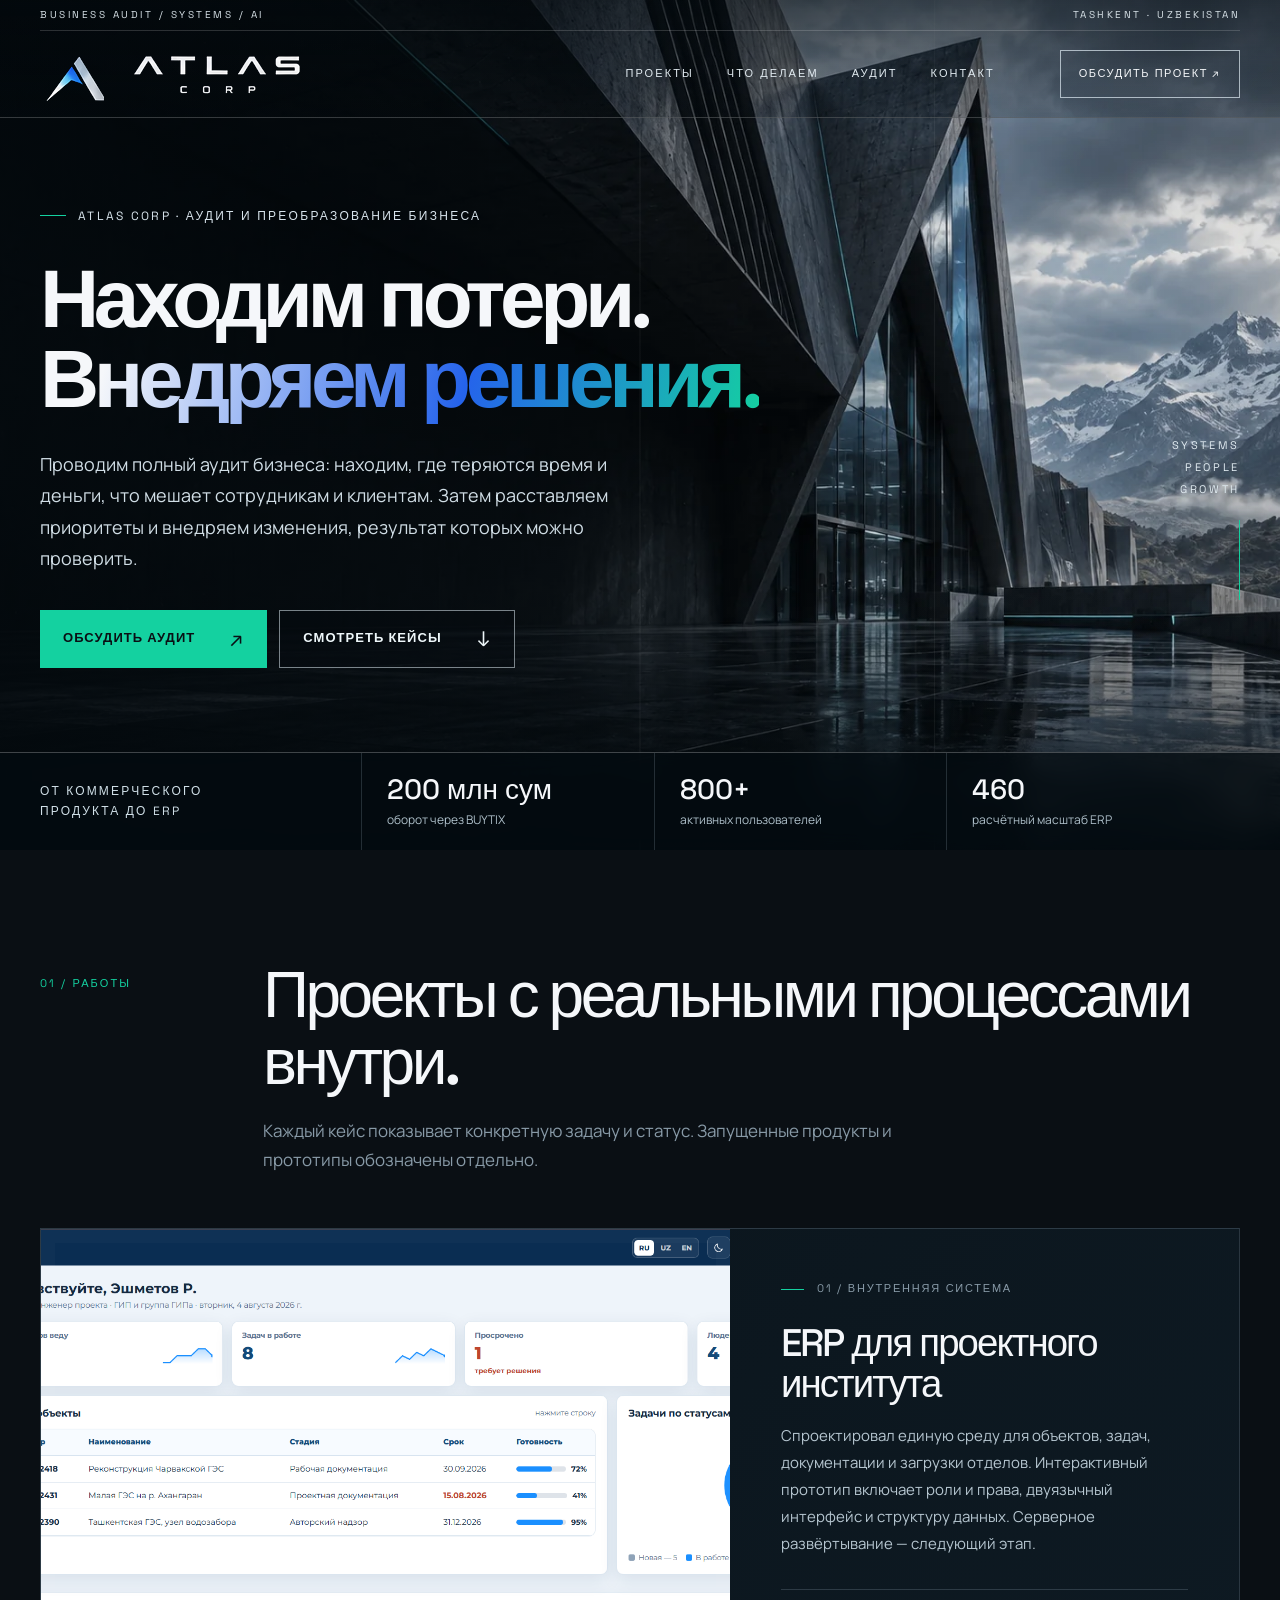
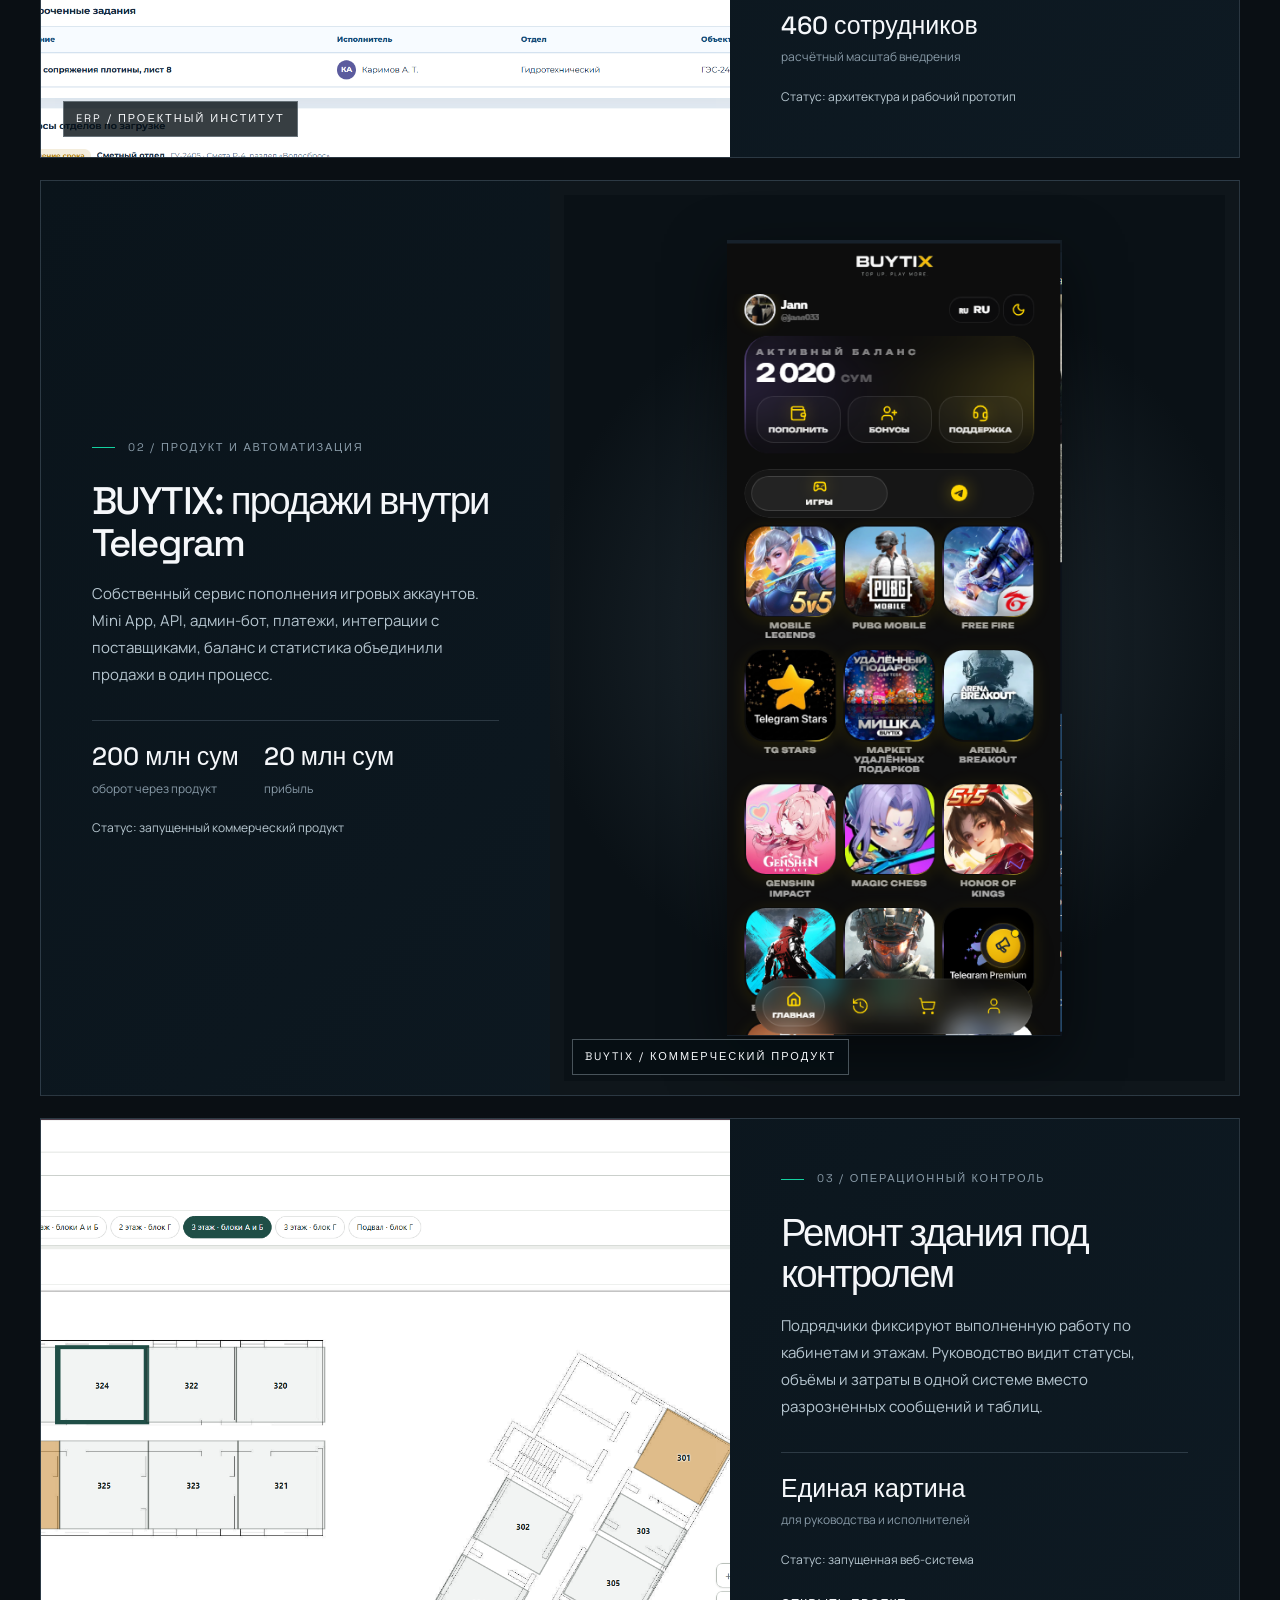
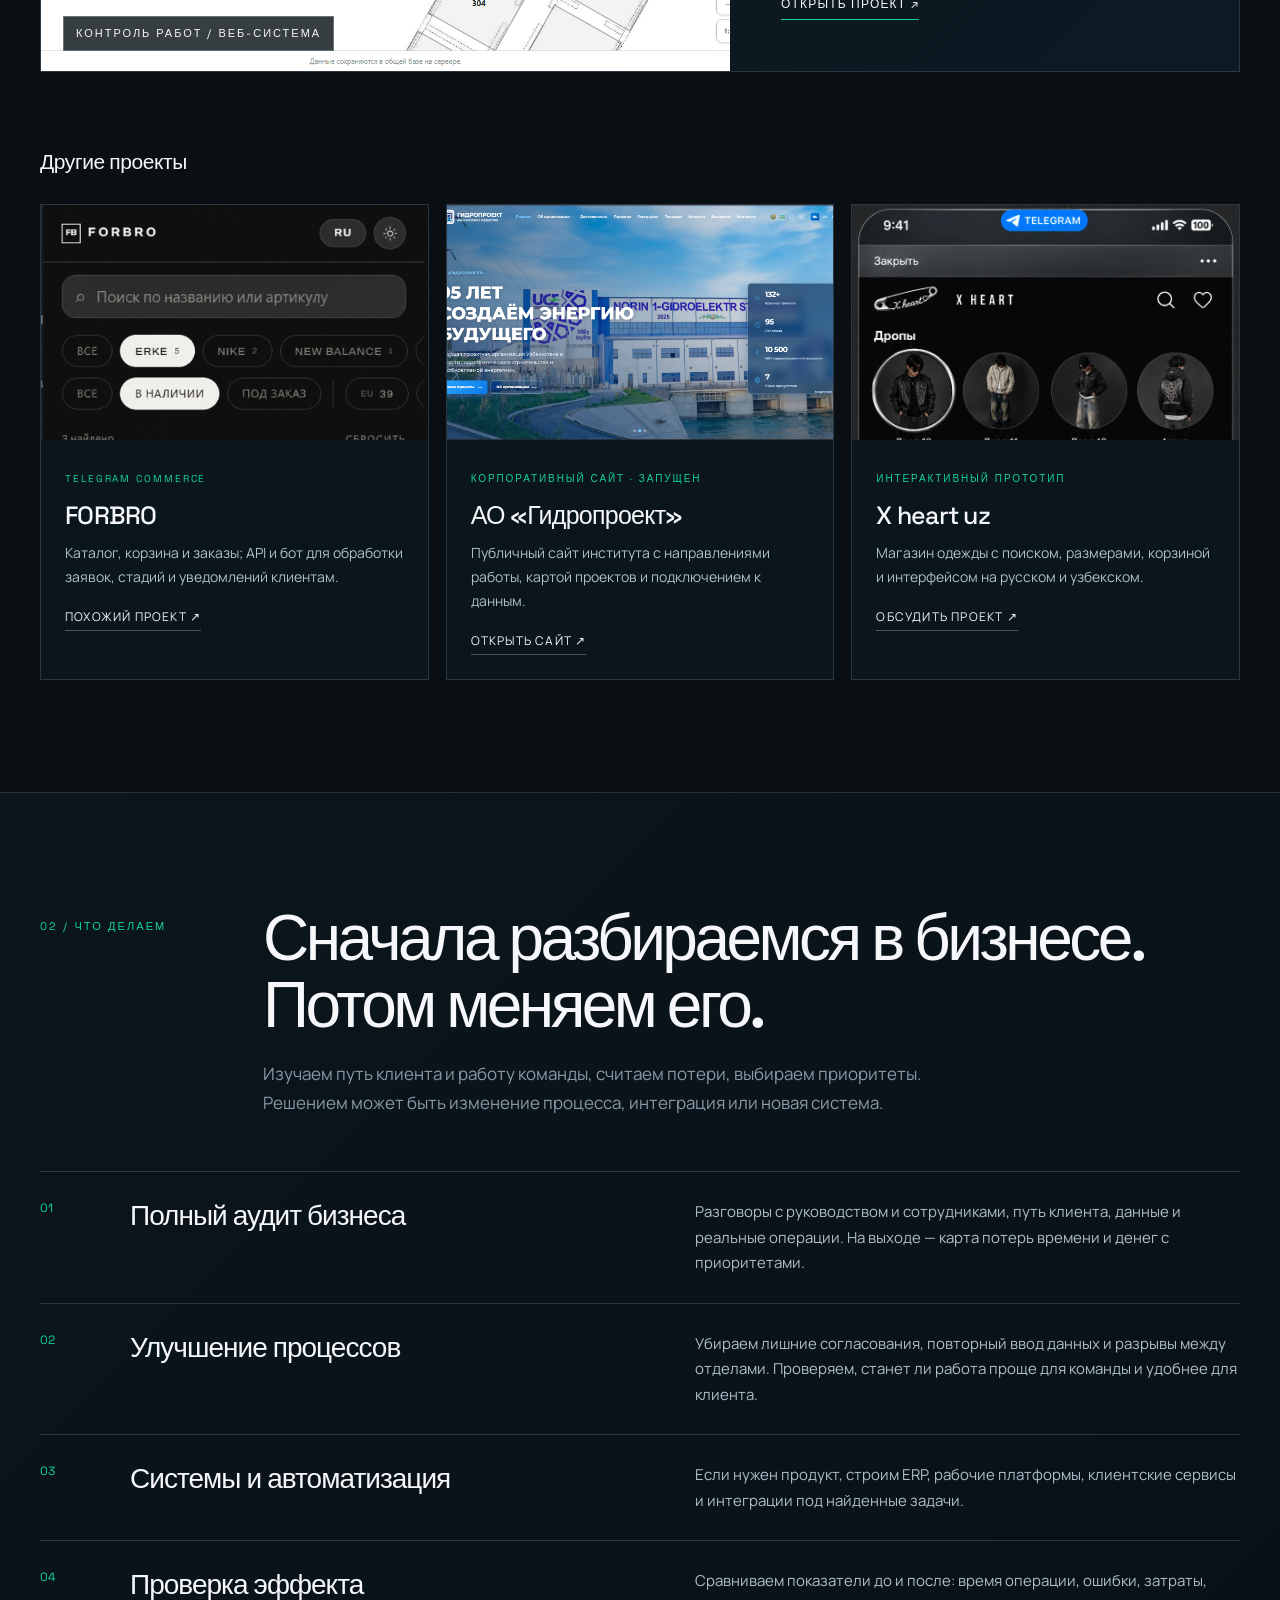
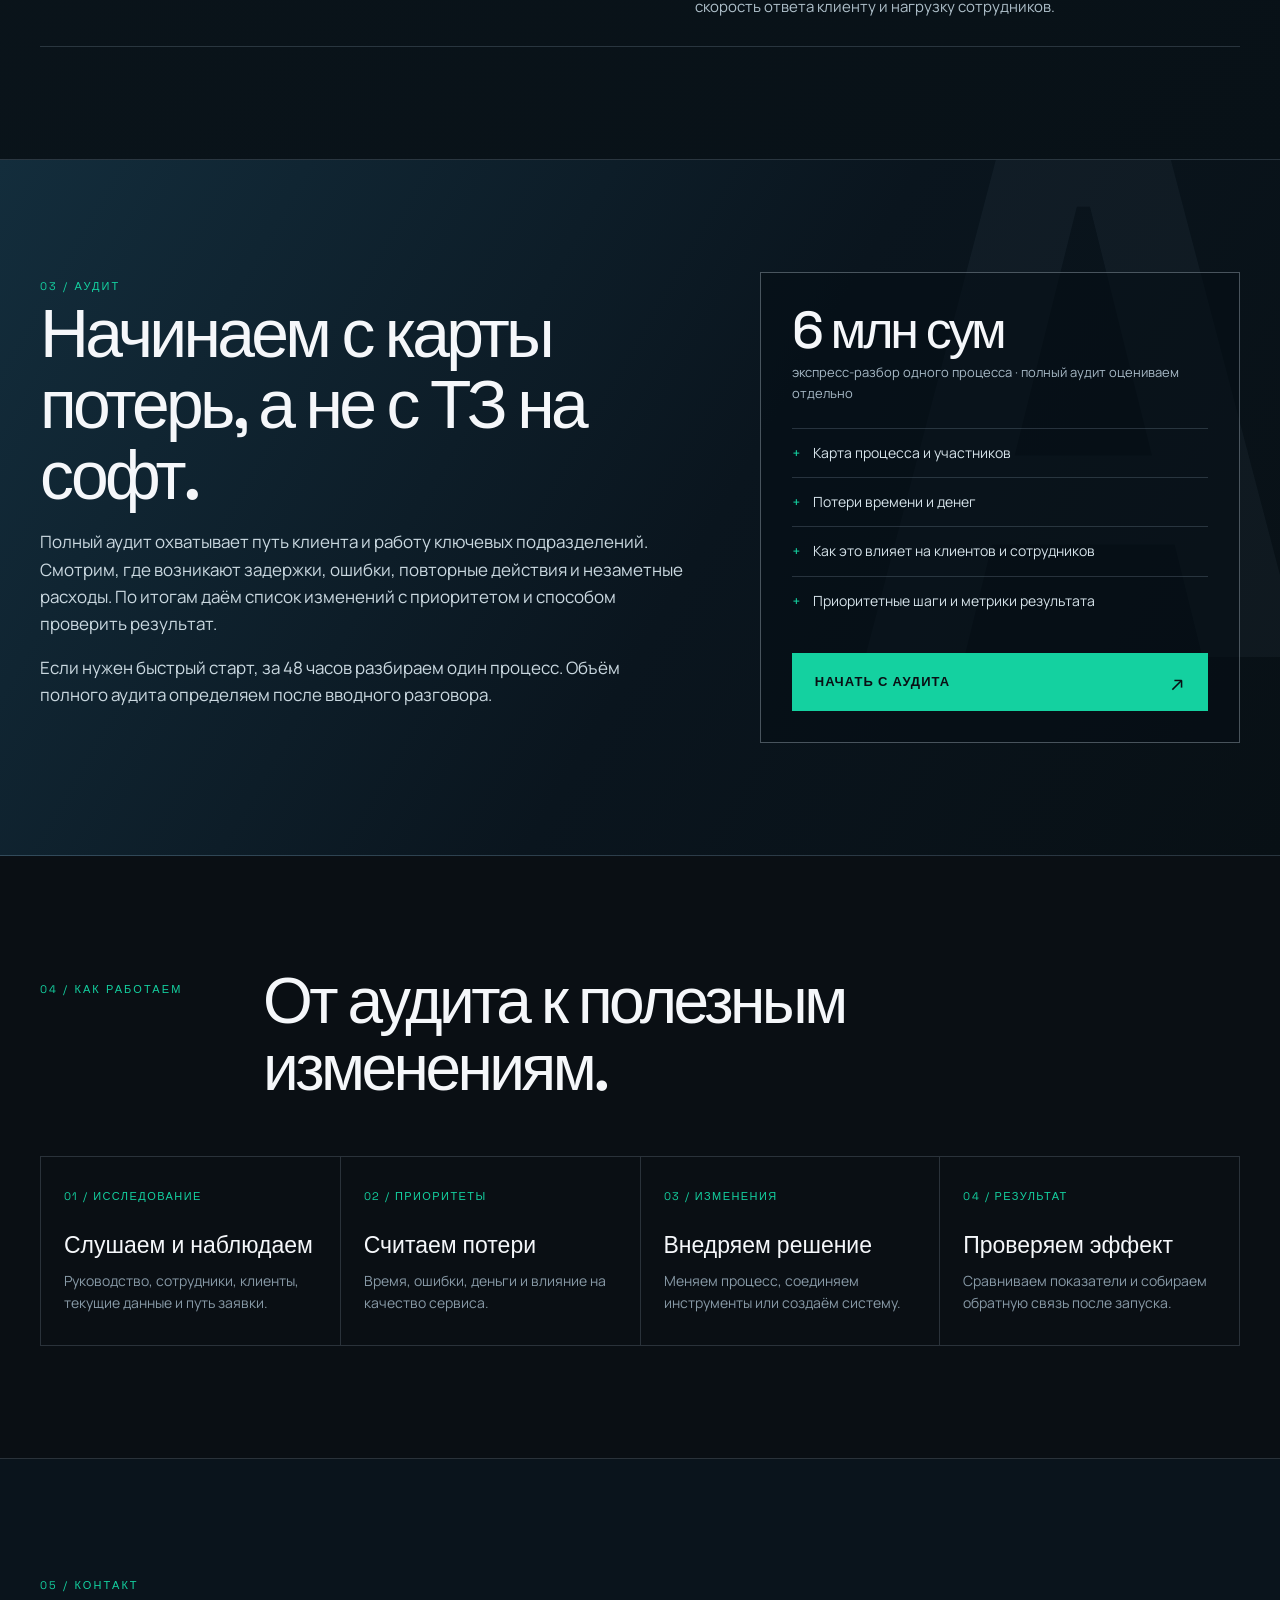
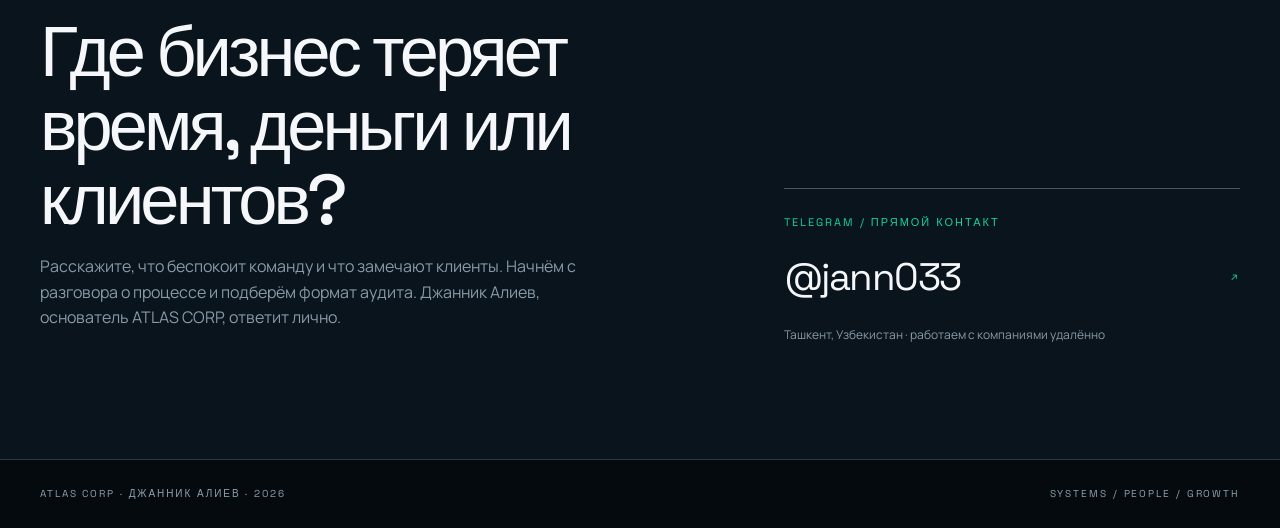
==== index.html @ 5071d0da "Publish ATLAS CORP portfolio" ====
<!doctype html>
<html lang="ru">
<head>
  <meta charset="utf-8">
  <meta name="viewport" content="width=device-width, initial-scale=1">
  <meta name="theme-color" content="#0A0F14">
  <meta name="description" content="ATLAS CORP проектирует ERP, внутренние платформы и цифровые продукты для бизнеса. Кейсы: BUYTIX, Гидропроект, FORBRO.">
  <title>ATLAS CORP — системы для бизнеса</title>
  <link rel="preconnect" href="https://fonts.googleapis.com">
  <link rel="preconnect" href="https://fonts.gstatic.com" crossorigin>
  <link href="https://fonts.googleapis.com/css2?family=Manrope:wght@400;500;600;700;800&family=Space+Grotesk:wght@400;500;600;700&display=swap" rel="stylesheet">
  <style>
    :root{color-scheme:dark;--bg:#0A0F14;--panel:#161D24;--panel2:#161D24;--line:rgba(188,212,230,.18);--line-strong:rgba(210,228,240,.32);--text:#F5F7FA;--muted:#889AA7;--dim:#889AA7;--blue:#2563eb;--teal:#14d1a0;--width:1320px}
    *{box-sizing:border-box}html{scroll-behavior:smooth}body{margin:0;background:var(--bg);color:var(--text);font-family:Manrope,Arial,sans-serif;font-size:16px;line-height:1.6}button,a{font:inherit}a{color:inherit;text-decoration:none}button{cursor:pointer}img{display:block;max-width:100%}::selection{background:var(--teal);color:#071017}
    .wrap{width:min(var(--width),calc(100% - 80px));margin:auto}.eyebrow,.mono,.nav-links,.metric-label,.section-number,.status,.mini-meta,.footer-meta{font-family:'Space Grotesk',Arial,sans-serif;text-transform:uppercase;letter-spacing:.19em}.eyebrow{font-size:12px;color:#d8e4ec}.eyebrow:before{content:'';display:inline-block;width:26px;height:1px;background:var(--teal);margin:0 12px 4px 0}.topbar{position:absolute;top:0;left:0;right:0;z-index:20;border-bottom:1px solid rgba(255,255,255,.2);background:linear-gradient(180deg,rgba(2,8,12,.55),rgba(2,8,12,.18))}.topline{height:31px;display:flex;justify-content:space-between;align-items:center;border-bottom:1px solid rgba(255,255,255,.16);font-size:10px;color:#d6e0e6}.topline span{font-family:'Space Grotesk',Arial,sans-serif;letter-spacing:.25em}.navbar{height:86px;display:flex;align-items:center;gap:45px}.brand{display:inline-flex;align-items:center;min-width:286px;height:78px}.brand-lockup{display:flex;align-items:center;gap:11px;flex:none;width:282px;height:72px}.brand-mark-asset,.brand-word-asset{display:block;flex:none;background-image:url('assets/atlas-brandbook-source.png');background-repeat:no-repeat;background-size:1536px 1024px;filter:url(#atlas-brand-cutout)}.brand-mark-asset{width:64px;height:70px;background-position:-43px -370px}.brand-word-asset{width:205px;height:60px;background-position:-1032px -201px}.nav-links{display:flex;align-items:center;gap:33px;margin-left:auto;font-size:11px;color:#e1eaf0}.nav-links a:hover,.nav-links a:focus-visible{color:var(--teal)}.nav-cta{margin-left:20px;border:1px solid rgba(235,248,255,.65);padding:14px 18px;font-family:'Space Grotesk',Arial,sans-serif;font-size:11px;letter-spacing:.14em;text-transform:uppercase;white-space:nowrap;transition:background .2s,color .2s}.nav-cta:hover{background:#e8f5fc;color:#081019}.menu-btn{display:none;margin-left:auto;background:none;border:1px solid var(--line-strong);color:#fff;width:46px;height:44px;font-size:24px;line-height:1}
    .hero{position:relative;min-height:790px;height:min(850px,100svh);overflow:hidden;background:#071018}.hero:before{content:'';position:absolute;inset:0;background-image:linear-gradient(90deg,rgba(3,9,13,.89) 0%,rgba(3,9,13,.65) 39%,rgba(3,9,13,.1) 72%),linear-gradient(0deg,rgba(4,11,15,.94) 0%,transparent 31%),url('assets/atlas-architecture-v2.webp');background-position:center,center,center;background-size:cover}.hero:after{content:'';position:absolute;inset:0;pointer-events:none;background:linear-gradient(90deg,transparent 0,transparent calc(50% - 1px),rgba(255,255,255,.055) 50%,transparent calc(50% + 1px)),linear-gradient(90deg,transparent 0,transparent 73%,rgba(255,255,255,.06) 73%,transparent calc(73% + 1px))}.hero-inner{height:100%;position:relative;z-index:1;display:flex;flex-direction:column;justify-content:center;padding-top:145px;padding-bottom:125px}.hero-content{max-width:900px}.hero h1{font-family:'Space Grotesk',Arial,sans-serif;font-size:clamp(55px,6.4vw,92px);font-weight:600;letter-spacing:-.065em;line-height:.98;margin:31px 0 29px;text-wrap:balance}.hero h1 em{font-style:normal;background:linear-gradient(105deg,#F5F7FA 10%,#2563EB 59%,#14D1A0 100%);-webkit-background-clip:text;background-clip:text;color:transparent}.hero-copy{max-width:620px;color:#d0dde5;font-size:18px;line-height:1.75;margin:0}.hero-actions{display:flex;flex-wrap:wrap;gap:12px;margin-top:35px}.btn{min-height:58px;display:inline-flex;align-items:center;justify-content:space-between;gap:35px;padding:0 23px;font-family:'Space Grotesk',Arial,sans-serif;font-size:13px;font-weight:600;letter-spacing:.08em;text-transform:uppercase;transition:transform .2s,background .2s,border-color .2s}.btn:hover{transform:translateY(-2px)}.btn-primary{background:#14D1A0;color:#0A0F14}.btn-primary:hover{background:#F5F7FA}.btn-outline{border:1px solid rgba(225,239,246,.53);background:rgba(4,11,17,.35);color:#eef7fa}.btn-outline:hover{border-color:#fff;background:rgba(255,255,255,.1)}.btn-arrow{font-size:21px;font-weight:400;line-height:1}.hero-aside{position:absolute;right:0;top:51%;font-family:'Space Grotesk',Arial,sans-serif;font-size:11px;letter-spacing:.24em;text-transform:uppercase;line-height:2;color:#e0eaf0;text-align:right}.hero-aside:after{content:'';display:block;width:1px;height:80px;background:var(--teal);margin:20px 0 0 auto}.hero-bottom{position:absolute;z-index:2;bottom:0;left:0;right:0;border-top:1px solid rgba(255,255,255,.24);background:rgba(4,12,17,.74);backdrop-filter:blur(10px)}.proof-grid{display:grid;grid-template-columns:1.1fr repeat(3,1fr)}.proof-intro,.proof{min-height:97px;display:flex;flex-direction:column;justify-content:center;padding:17px 25px;border-right:1px solid var(--line)}.proof-intro{padding-left:0;color:#d1e0e8;font-family:'Space Grotesk',Arial,sans-serif;font-size:12px;line-height:1.6;letter-spacing:.18em;text-transform:uppercase}.proof:last-child{border:0}.proof strong{display:block;font-family:'Space Grotesk',Arial,sans-serif;font-size:28px;font-weight:500;line-height:1.1}.proof span{font-size:12px;color:#aebfc9;margin-top:6px}
    section{scroll-margin-top:25px}.section{padding:112px 0;border-bottom:1px solid var(--line)}.section-head{display:grid;grid-template-columns:195px 1fr;gap:28px;margin-bottom:53px}.section-number{font-size:11px;color:var(--teal);padding-top:13px}.section h2,.section-head h2{font-family:'Space Grotesk',Arial,sans-serif;font-size:clamp(40px,5vw,72px);font-weight:500;letter-spacing:-.055em;line-height:1.05;margin:0;max-width:930px}.section-lead{color:var(--muted);font-size:17px;max-width:690px;line-height:1.7;margin:21px 0 0}.case-stack{display:grid;gap:22px}.case-feature{display:grid;grid-template-columns:1.15fr .85fr;min-height:465px;border:1px solid var(--line);background:linear-gradient(135deg,#0a141b,#0e1a23);overflow:hidden}.case-feature:nth-child(2){grid-template-columns:.85fr 1.15fr}.case-feature:nth-child(2) .case-media{order:2}.case-media{position:relative;min-height:455px;background:radial-gradient(circle at 50% 45%,#1c2f3d,#081118 75%);overflow:hidden;display:flex;align-items:center;justify-content:center}.case-media:after{content:'';position:absolute;inset:0;border:14px solid rgba(255,255,255,.018);pointer-events:none}.case-media img{width:100%;height:100%;object-fit:cover;object-position:center;transition:transform .5s}.case-feature:hover .case-media img{transform:scale(1.025)}.case-media.contain img{width:83%;height:83%;object-fit:contain}.case-media.buytix{background:radial-gradient(circle at center,#243038 0,#0a1116 63%)}.case-media.buytix img{width:auto;height:87%;object-fit:contain;filter:drop-shadow(0 22px 30px #0008)}.case-media-label{position:absolute;bottom:20px;left:22px;z-index:2;font-family:'Space Grotesk',Arial,sans-serif;font-size:11px;letter-spacing:.18em;text-transform:uppercase;background:rgba(6,14,19,.8);border:1px solid var(--line-strong);padding:8px 12px}.case-copy{padding:clamp(29px,4vw,62px);display:flex;flex-direction:column;justify-content:center}.case-top{display:flex;align-items:center;gap:13px;font-family:'Space Grotesk',Arial,sans-serif;font-size:11px;letter-spacing:.16em;text-transform:uppercase;color:var(--dim)}.case-top .line{width:23px;height:1px;background:var(--teal)}.status{color:#8be4d4;font-size:10px}.case-copy h3{font-family:'Space Grotesk',Arial,sans-serif;font-size:clamp(32px,3vw,48px);font-weight:500;line-height:1.08;letter-spacing:-.05em;margin:24px 0 17px}.case-copy p{color:#b6c6d0;font-size:15px;line-height:1.8;margin:0}.case-outcome{display:flex;gap:25px;flex-wrap:wrap;border-top:1px solid var(--line);margin-top:32px;padding-top:20px}.case-outcome strong{font-family:'Space Grotesk',Arial,sans-serif;font-size:25px;font-weight:500;line-height:1.2}.case-outcome small{display:block;color:var(--dim);font-size:12px;margin-top:6px}.case-note{color:#b8c8d1;font-size:12px;margin-top:20px}.case-link{align-self:start;margin-top:26px;font-family:'Space Grotesk',Arial,sans-serif;font-size:12px;letter-spacing:.1em;text-transform:uppercase;border-bottom:1px solid var(--teal);padding:0 0 5px}.case-link:hover{color:var(--teal)}.more-title{font-family:'Space Grotesk',Arial,sans-serif;font-size:21px;font-weight:500;letter-spacing:-.02em;margin:73px 0 25px}.more-grid{display:grid;grid-template-columns:repeat(3,1fr);gap:17px}.mini-case{border:1px solid var(--line);background:#0b151c;min-width:0}.mini-media{height:235px;background:#0f1e27;overflow:hidden}.mini-media img{width:100%;height:100%;object-fit:cover;object-position:top center}.mini-copy{padding:24px}.mini-meta{font-size:10px;color:var(--teal)}.mini-copy h3{font-family:'Space Grotesk',Arial,sans-serif;font-weight:500;font-size:25px;line-height:1.2;letter-spacing:-.03em;margin:11px 0}.mini-copy p{font-size:14px;color:#aec0ca;line-height:1.7;margin:0}.mini-copy a{display:inline-block;margin-top:18px;border-bottom:1px solid var(--line-strong);padding-bottom:4px;font-size:12px;text-transform:uppercase;letter-spacing:.1em}.mini-copy a:hover{color:var(--teal);border-color:var(--teal)}
    .services{background:linear-gradient(135deg,#0b151c,#081117)}.service-list{border-top:1px solid var(--line)}.service-row{display:grid;grid-template-columns:70px 1fr 1fr;align-items:start;gap:20px;padding:27px 0;border-bottom:1px solid var(--line)}.service-row span{font-family:'Space Grotesk',Arial,sans-serif;color:var(--teal);font-size:12px}.service-row h3{font-family:'Space Grotesk',Arial,sans-serif;font-size:28px;font-weight:500;letter-spacing:-.035em;line-height:1.18;margin:0}.service-row p{font-size:15px;color:#aebfc9;margin:0;line-height:1.7}.sprint{position:relative;overflow:hidden;background:linear-gradient(120deg,#132d3c 0,#0a151e 55%,#081015 100%)}.sprint:before{content:'A';position:absolute;right:-35px;top:-120px;font-family:'Space Grotesk',Arial,sans-serif;font-size:730px;font-weight:700;line-height:1;color:rgba(164,220,234,.038);pointer-events:none}.sprint-grid{position:relative;display:grid;grid-template-columns:1.15fr .85fr;gap:70px;align-items:start}.sprint h2{font-size:clamp(40px,5.3vw,75px)}.sprint p{color:#cad8e0;font-size:17px;max-width:690px}.sprint-card{border:1px solid var(--line-strong);background:rgba(5,14,20,.56);padding:31px}.sprint-card strong{font-family:'Space Grotesk',Arial,sans-serif;font-size:52px;font-weight:500;letter-spacing:-.06em;line-height:1}.sprint-card small{display:block;color:#a6b8c5;font-size:13px;margin:6px 0 24px}.sprint-card ul{list-style:none;margin:0 0 28px;padding:0}.sprint-card li{border-top:1px solid var(--line);padding:13px 0;color:#d6e3ea;font-size:14px}.sprint-card li:before{content:'+';color:var(--teal);font-family:'Space Grotesk',Arial,sans-serif;margin-right:12px}.sprint-card .btn{width:100%}.process-grid{display:grid;grid-template-columns:repeat(4,1fr);border-top:1px solid var(--line);border-left:1px solid var(--line)}.process-step{padding:25px 23px 30px;border-right:1px solid var(--line);border-bottom:1px solid var(--line)}.process-step span{color:var(--teal);font-family:'Space Grotesk',Arial,sans-serif;font-size:11px;letter-spacing:.13em}.process-step h3{font-family:'Space Grotesk',Arial,sans-serif;font-size:23px;font-weight:500;line-height:1.16;margin:25px 0 11px}.process-step p{font-size:14px;color:var(--muted);margin:0}.contact{background:#0a141c}.contact-grid{display:grid;grid-template-columns:1.2fr .8fr;gap:60px;align-items:end}.contact h2{font-size:clamp(43px,5.5vw,82px);margin:20px 0 0}.contact p{max-width:560px;color:var(--muted);font-size:16px}.contact-card{border-top:1px solid var(--line-strong);padding-top:25px}.contact-card span{display:block;font-family:'Space Grotesk',Arial,sans-serif;font-size:11px;color:var(--teal);letter-spacing:.18em;text-transform:uppercase}.contact-card a{font-family:'Space Grotesk',Arial,sans-serif;font-size:clamp(22px,3vw,39px);letter-spacing:-.04em;display:flex;justify-content:space-between;align-items:center;margin:14px 0}.contact-card a:hover{color:var(--teal)}.contact-card small{color:var(--dim);font-size:12px}.footer{padding:26px 0;background:#050a0e}.footer .wrap{display:flex;justify-content:space-between;gap:20px;align-items:center}.footer-meta{font-size:10px;color:#8da2af}.footer a{border-bottom:1px solid var(--line-strong)}
    @media(max-width:1050px){.nav-links,.nav-cta{display:none}.menu-btn{display:block}.nav-links.open{position:absolute;display:flex;flex-direction:column;align-items:stretch;gap:0;top:100%;left:0;right:0;margin:0;padding:9px 40px 18px;background:#071017;border-bottom:1px solid var(--line-strong)}.nav-links.open a{padding:13px 0;border-bottom:1px solid var(--line)}.hero-aside{display:none}.case-feature,.case-feature:nth-child(2){grid-template-columns:1fr 1fr}.case-copy{padding:30px}.case-media{min-height:420px}.sprint-grid{gap:30px}}
    @media(max-width:760px){.wrap{width:min(100% - 38px,var(--width))}.topline{font-size:8px}.topline span{letter-spacing:.13em}.navbar{height:68px}.brand{min-width:0;width:198px;height:58px}.brand-lockup{transform:scale(.7);transform-origin:left center}.nav-links,.nav-cta{display:none}.menu-btn{display:block}.nav-links.open{position:absolute;display:flex;flex-direction:column;align-items:stretch;gap:0;top:100%;left:0;right:0;margin:0;padding:9px 19px 18px;background:#071017;border-bottom:1px solid var(--line-strong)}.nav-links.open a{padding:13px 0;border-bottom:1px solid var(--line)}.hero{height:auto;min-height:760px}.hero:before{background-image:linear-gradient(90deg,rgba(3,9,13,.9),rgba(3,9,13,.39)),linear-gradient(0deg,#040b10 0%,transparent 48%),url('assets/atlas-architecture-v2.webp');background-position:center,center,58% center}.hero-inner{min-height:760px;justify-content:center;padding:158px 0 210px}.hero h1{font-size:clamp(50px,11vw,72px);line-height:1.03;letter-spacing:-.055em}.hero-copy{font-size:16px;line-height:1.7}.hero-actions{gap:10px}.hero-actions .btn{width:100%}.hero-bottom .wrap{width:calc(100% - 38px)}.proof-grid{grid-template-columns:repeat(3,1fr)}.proof-intro{display:none}.proof{min-height:95px;padding:12px 9px}.proof:first-of-type{padding-left:0}.proof strong{font-size:21px}.proof span{font-size:10px;line-height:1.35}.section{padding:73px 0}.section-head{display:block;margin-bottom:32px}.section-number{display:block;padding:0;margin-bottom:14px}.section h2,.section-head h2{font-size:clamp(39px,9vw,56px)}.section-lead{font-size:15px}.case-feature,.case-feature:nth-child(2){display:flex;flex-direction:column}.case-feature:nth-child(2) .case-media{order:0}.case-media{min-height:275px;height:275px}.case-media.contain img{width:88%;height:88%}.case-media.buytix img{height:94%}.case-copy{padding:26px 22px 31px}.case-copy h3{font-size:33px}.case-copy p{font-size:14px}.case-outcome strong{font-size:23px}.more-title{margin:48px 0 20px}.more-grid{grid-template-columns:1fr;gap:14px}.mini-case{display:grid;grid-template-columns:40% 60%}.mini-media{height:100%;min-height:210px}.mini-copy{padding:19px 16px}.mini-copy h3{font-size:21px}.mini-copy p{font-size:13px}.service-row{grid-template-columns:40px 1fr;gap:10px}.service-row h3{font-size:23px}.service-row p{grid-column:2}.sprint-grid,.contact-grid{grid-template-columns:1fr;gap:30px}.sprint-card{padding:24px}.sprint:before{font-size:460px;top:-40px;right:-110px}.process-grid{grid-template-columns:repeat(2,1fr)}.process-step{padding:20px 17px;min-height:190px}.process-step h3{font-size:20px}.process-step p{font-size:12px}.contact-grid{align-items:start}.footer .wrap{align-items:start;flex-direction:column;gap:9px}}
    @media(max-width:420px){.topline span:last-child{display:none}.hero h1{font-size:49px}.proof strong{font-size:19px}.mini-case{display:block}.mini-media{height:205px}.process-grid{grid-template-columns:1fr}.process-step{min-height:0}.case-media{height:250px;min-height:250px}}
    @media(prefers-reduced-motion:reduce){html{scroll-behavior:auto}.btn,.case-media img{transition:none}}
  </style>
</head>
<body>
  <svg width="0" height="0" aria-hidden="true" focusable="false" style="position:absolute"><filter id="atlas-brand-cutout" color-interpolation-filters="sRGB"><feColorMatrix type="matrix" values="1 0 0 0 0  0 1 0 0 0  0 0 1 0 0  1.5 1.5 1.5 0 -0.25"/></filter></svg>
  <header class="topbar">
    <div class="wrap topline"><span>BUSINESS AUDIT / SYSTEMS / AI</span><span>TASHKENT · UZBEKISTAN</span></div>
    <div class="wrap navbar">
      <a class="brand" href="#top" aria-label="ATLAS CORP — на главную">
        <span class="brand-lockup" role="img" aria-label="Фирменный знак и полное название ATLAS CORP"><span class="brand-mark-asset"></span><span class="brand-word-asset"></span></span>
      </a>
      <nav class="nav-links" id="nav-links" aria-label="Основная навигация"><a href="#projects">Проекты</a><a href="#expertise">Что делаем</a><a href="#sprint">Аудит</a><a href="#contact">Контакт</a></nav>
      <a class="nav-cta" href="https://t.me/jann033" target="_blank" rel="noopener">Обсудить проект ↗</a>
      <button class="menu-btn" id="menu-btn" aria-controls="nav-links" aria-expanded="false" aria-label="Открыть меню">☰</button>
    </div>
  </header>
  <main>
    <section class="hero" id="top">
      <div class="wrap hero-inner">
        <div class="hero-content">
          <span class="eyebrow">ATLAS CORP · АУДИТ И ПРЕОБРАЗОВАНИЕ БИЗНЕСА</span>
          <h1>Находим потери. <em>Внедряем решения.</em></h1>
          <p class="hero-copy">Проводим полный аудит бизнеса: находим, где теряются время и деньги, что мешает сотрудникам и клиентам. Затем расставляем приоритеты и внедряем изменения, результат которых можно проверить.</p>
          <div class="hero-actions"><a class="btn btn-primary" href="https://t.me/jann033" target="_blank" rel="noopener">Обсудить аудит <span class="btn-arrow">↗</span></a><a class="btn btn-outline" href="#projects">Смотреть кейсы <span class="btn-arrow">↓</span></a></div>
        </div>
        <div class="hero-aside">SYSTEMS<br>PEOPLE<br>GROWTH</div>
      </div>
      <div class="hero-bottom"><div class="wrap proof-grid"><div class="proof-intro">От коммерческого<br>продукта до ERP</div><div class="proof"><strong>200 млн сум</strong><span>оборот через BUYTIX</span></div><div class="proof"><strong>800+</strong><span>активных пользователей</span></div><div class="proof"><strong>460</strong><span>расчётный масштаб ERP</span></div></div></div>
    </section>

    <section class="section" id="projects"><div class="wrap">
      <div class="section-head"><span class="section-number">01 / РАБОТЫ</span><div><h2>Проекты с реальными процессами внутри.</h2><p class="section-lead">Каждый кейс показывает конкретную задачу и статус. Запущенные продукты и прототипы обозначены отдельно.</p></div></div>
      <div class="case-stack">
        <article class="case-feature" id="erp"><div class="case-media"><img src="assets/erp-dashboard.png" width="1920" height="912" alt="Панель управления прототипа ERP для проектного института" loading="lazy"><span class="case-media-label">ERP / Проектный институт</span></div><div class="case-copy"><div class="case-top"><span class="line"></span><span>01 / Внутренняя система</span></div><h3>ERP для проектного института</h3><p>Спроектировал единую среду для объектов, задач, документации и загрузки отделов. Интерактивный прототип включает роли и права, двуязычный интерфейс и структуру данных. Серверное развёртывание — следующий этап.</p><div class="case-outcome"><div><strong>460 сотрудников</strong><small>расчётный масштаб внедрения</small></div></div><span class="case-note">Статус: архитектура и рабочий прототип</span></div></article>
        <article class="case-feature" id="buytix"><div class="case-media buytix"><img src="assets/buytix-home.png" width="386" height="914" alt="Каталог игр в Telegram Mini App BUYTIX" loading="lazy"><span class="case-media-label">BUYTIX / Коммерческий продукт</span></div><div class="case-copy"><div class="case-top"><span class="line"></span><span>02 / Продукт и автоматизация</span></div><h3>BUYTIX: продажи внутри Telegram</h3><p>Собственный сервис пополнения игровых аккаунтов. Mini App, API, админ-бот, платежи, интеграции с поставщиками, баланс и статистика объединили продажи в один процесс.</p><div class="case-outcome"><div><strong>200 млн сум</strong><small>оборот через продукт</small></div><div><strong>20 млн сум</strong><small>прибыль</small></div></div><span class="case-note">Статус: запущенный коммерческий продукт</span></div></article>
        <article class="case-feature" id="remont"><div class="case-media"><img src="assets/remont-room.png" width="1920" height="911" alt="Поэтажный план и карточка кабинета в системе контроля ремонта" loading="lazy"><span class="case-media-label">Контроль работ / Веб-система</span></div><div class="case-copy"><div class="case-top"><span class="line"></span><span>03 / Операционный контроль</span></div><h3>Ремонт здания под контролем</h3><p>Подрядчики фиксируют выполненную работу по кабинетам и этажам. Руководство видит статусы, объёмы и затраты в одной системе вместо разрозненных сообщений и таблиц.</p><div class="case-outcome"><div><strong>Единая картина</strong><small>для руководства и исполнителей</small></div></div><span class="case-note">Статус: запущенная веб-система</span><a class="case-link" href="https://remont.gidroproekt.uz/" target="_blank" rel="noopener">Открыть проект ↗</a></div></article>
      </div>
      <h3 class="more-title">Другие проекты</h3>
      <div class="more-grid">
        <article class="mini-case"><div class="mini-media"><img src="assets/forbro-catalog-enhanced.png" width="1005" height="1566" alt="Каталог кроссовок FORBRO" loading="lazy"></div><div class="mini-copy"><span class="mini-meta">Telegram commerce</span><h3>FORBRO</h3><p>Каталог, корзина и заказы; API и бот для обработки заявок, стадий и уведомлений клиентам.</p><a href="https://t.me/jann033" target="_blank" rel="noopener">Похожий проект ↗</a></div></article>
        <article class="mini-case"><div class="mini-media"><img src="assets/gidro-site.png" width="1908" height="916" alt="Сайт АО Гидропроект" loading="lazy"></div><div class="mini-copy"><span class="mini-meta">Корпоративный сайт · запущен</span><h3>АО «Гидропроект»</h3><p>Публичный сайт института с направлениями работы, картой проектов и подключением к данным.</p><a href="https://www.gidroproekt.uz/" target="_blank" rel="noopener">Открыть сайт ↗</a></div></article>
        <article class="mini-case"><div class="mini-media"><img src="assets/xheart-ui.png" alt="Интерактивный прототип магазина одежды X heart uz" loading="lazy"></div><div class="mini-copy"><span class="mini-meta">Интерактивный прототип</span><h3>X heart uz</h3><p>Магазин одежды с поиском, размерами, корзиной и интерфейсом на русском и узбекском.</p><a href="https://t.me/jann033" target="_blank" rel="noopener">Обсудить проект ↗</a></div></article>
      </div>
    </div></section>

    <section class="section services" id="expertise"><div class="wrap"><div class="section-head"><span class="section-number">02 / ЧТО ДЕЛАЕМ</span><div><h2>Сначала разбираемся в бизнесе. Потом меняем его.</h2><p class="section-lead">Изучаем путь клиента и работу команды, считаем потери, выбираем приоритеты. Решением может быть изменение процесса, интеграция или новая система.</p></div></div><div class="service-list"><div class="service-row"><span>01</span><h3>Полный аудит бизнеса</h3><p>Разговоры с руководством и сотрудниками, путь клиента, данные и реальные операции. На выходе — карта потерь времени и денег с приоритетами.</p></div><div class="service-row"><span>02</span><h3>Улучшение процессов</h3><p>Убираем лишние согласования, повторный ввод данных и разрывы между отделами. Проверяем, станет ли работа проще для команды и удобнее для клиента.</p></div><div class="service-row"><span>03</span><h3>Системы и автоматизация</h3><p>Если нужен продукт, строим ERP, рабочие платформы, клиентские сервисы и интеграции под найденные задачи.</p></div><div class="service-row"><span>04</span><h3>Проверка эффекта</h3><p>Сравниваем показатели до и после: время операции, ошибки, затраты, скорость ответа клиенту и нагрузку сотрудников.</p></div></div></div></section>

    <section class="section sprint" id="sprint"><div class="wrap sprint-grid"><div><span class="section-number">03 / АУДИТ</span><h2>Начинаем с карты потерь, а не с ТЗ на софт.</h2><p>Полный аудит охватывает путь клиента и работу ключевых подразделений. Смотрим, где возникают задержки, ошибки, повторные действия и незаметные расходы. По итогам даём список изменений с приоритетом и способом проверить результат.</p><p>Если нужен быстрый старт, за 48 часов разбираем один процесс. Объём полного аудита определяем после вводного разговора.</p></div><div class="sprint-card"><strong>6 млн сум</strong><small>экспресс-разбор одного процесса · полный аудит оцениваем отдельно</small><ul><li>Карта процесса и участников</li><li>Потери времени и денег</li><li>Как это влияет на клиентов и сотрудников</li><li>Приоритетные шаги и метрики результата</li></ul><a class="btn btn-primary" href="https://t.me/jann033" target="_blank" rel="noopener">Начать с аудита <span class="btn-arrow">↗</span></a></div></div></section>

    <section class="section" id="process"><div class="wrap"><div class="section-head"><span class="section-number">04 / КАК РАБОТАЕМ</span><div><h2>От аудита к полезным изменениям.</h2></div></div><div class="process-grid"><div class="process-step"><span>01 / ИССЛЕДОВАНИЕ</span><h3>Слушаем и наблюдаем</h3><p>Руководство, сотрудники, клиенты, текущие данные и путь заявки.</p></div><div class="process-step"><span>02 / ПРИОРИТЕТЫ</span><h3>Считаем потери</h3><p>Время, ошибки, деньги и влияние на качество сервиса.</p></div><div class="process-step"><span>03 / ИЗМЕНЕНИЯ</span><h3>Внедряем решение</h3><p>Меняем процесс, соединяем инструменты или создаём систему.</p></div><div class="process-step"><span>04 / РЕЗУЛЬТАТ</span><h3>Проверяем эффект</h3><p>Сравниваем показатели и собираем обратную связь после запуска.</p></div></div></div></section>

    <section class="section contact" id="contact"><div class="wrap contact-grid"><div><span class="section-number">05 / КОНТАКТ</span><h2>Где бизнес теряет время, деньги или клиентов?</h2><p>Расскажите, что беспокоит команду и что замечают клиенты. Начнём с разговора о процессе и подберём формат аудита. Джанник Алиев, основатель ATLAS CORP, ответит лично.</p></div><div class="contact-card"><span>Telegram / прямой контакт</span><a href="https://t.me/jann033" target="_blank" rel="noopener">@jann033 <span>↗</span></a><small>Ташкент, Узбекистан · работаем с компаниями удалённо</small></div></div></section>
  </main>
  <footer class="footer"><div class="wrap"><span class="footer-meta">ATLAS CORP · ДЖАННИК АЛИЕВ · 2026</span><span class="footer-meta">SYSTEMS / PEOPLE / GROWTH</span></div></footer>
  <script>
    const menuButton=document.getElementById('menu-btn');const menu=document.getElementById('nav-links');
    menuButton.addEventListener('click',()=>{const open=menu.classList.toggle('open');menuButton.setAttribute('aria-expanded',String(open));menuButton.setAttribute('aria-label',open?'Закрыть меню':'Открыть меню');});
    menu.querySelectorAll('a').forEach(a=>a.addEventListener('click',()=>{menu.classList.remove('open');menuButton.setAttribute('aria-expanded','false');menuButton.setAttribute('aria-label','Открыть меню');}));
  </script>
</body>
</html>
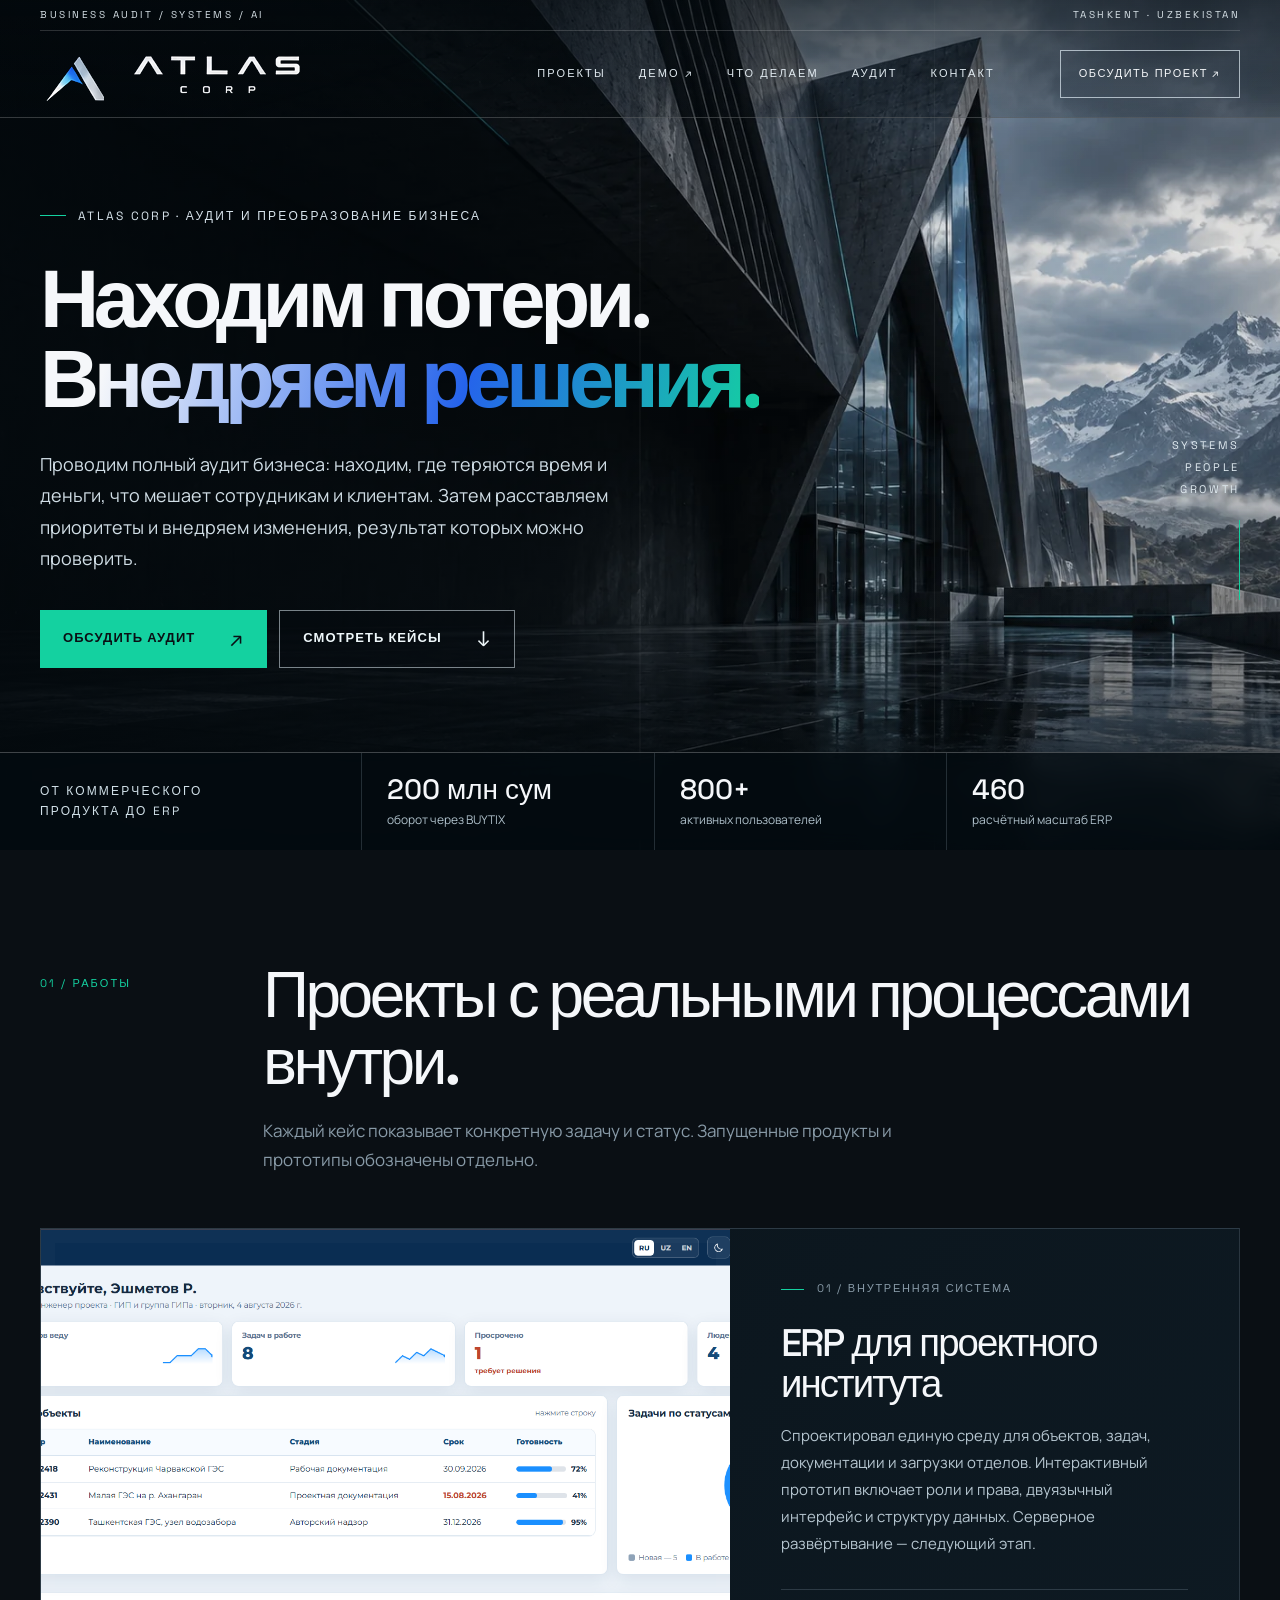
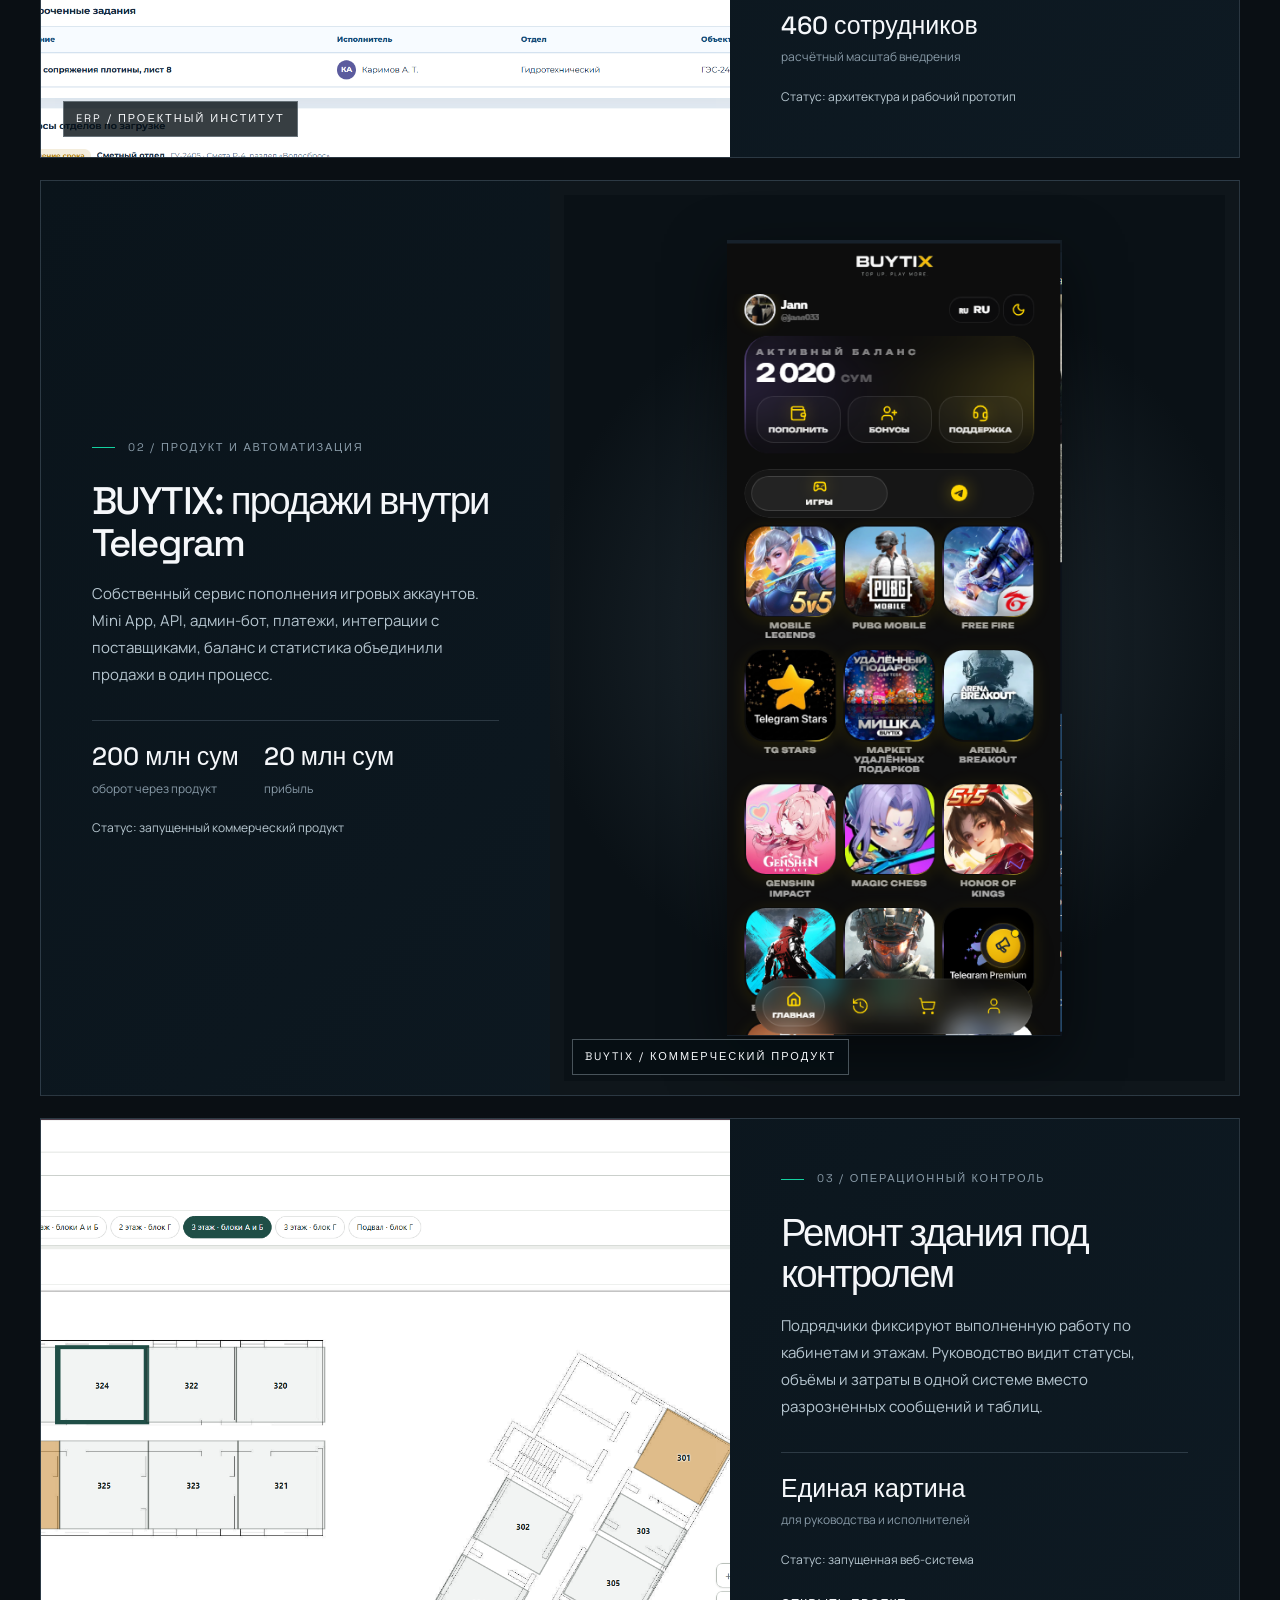
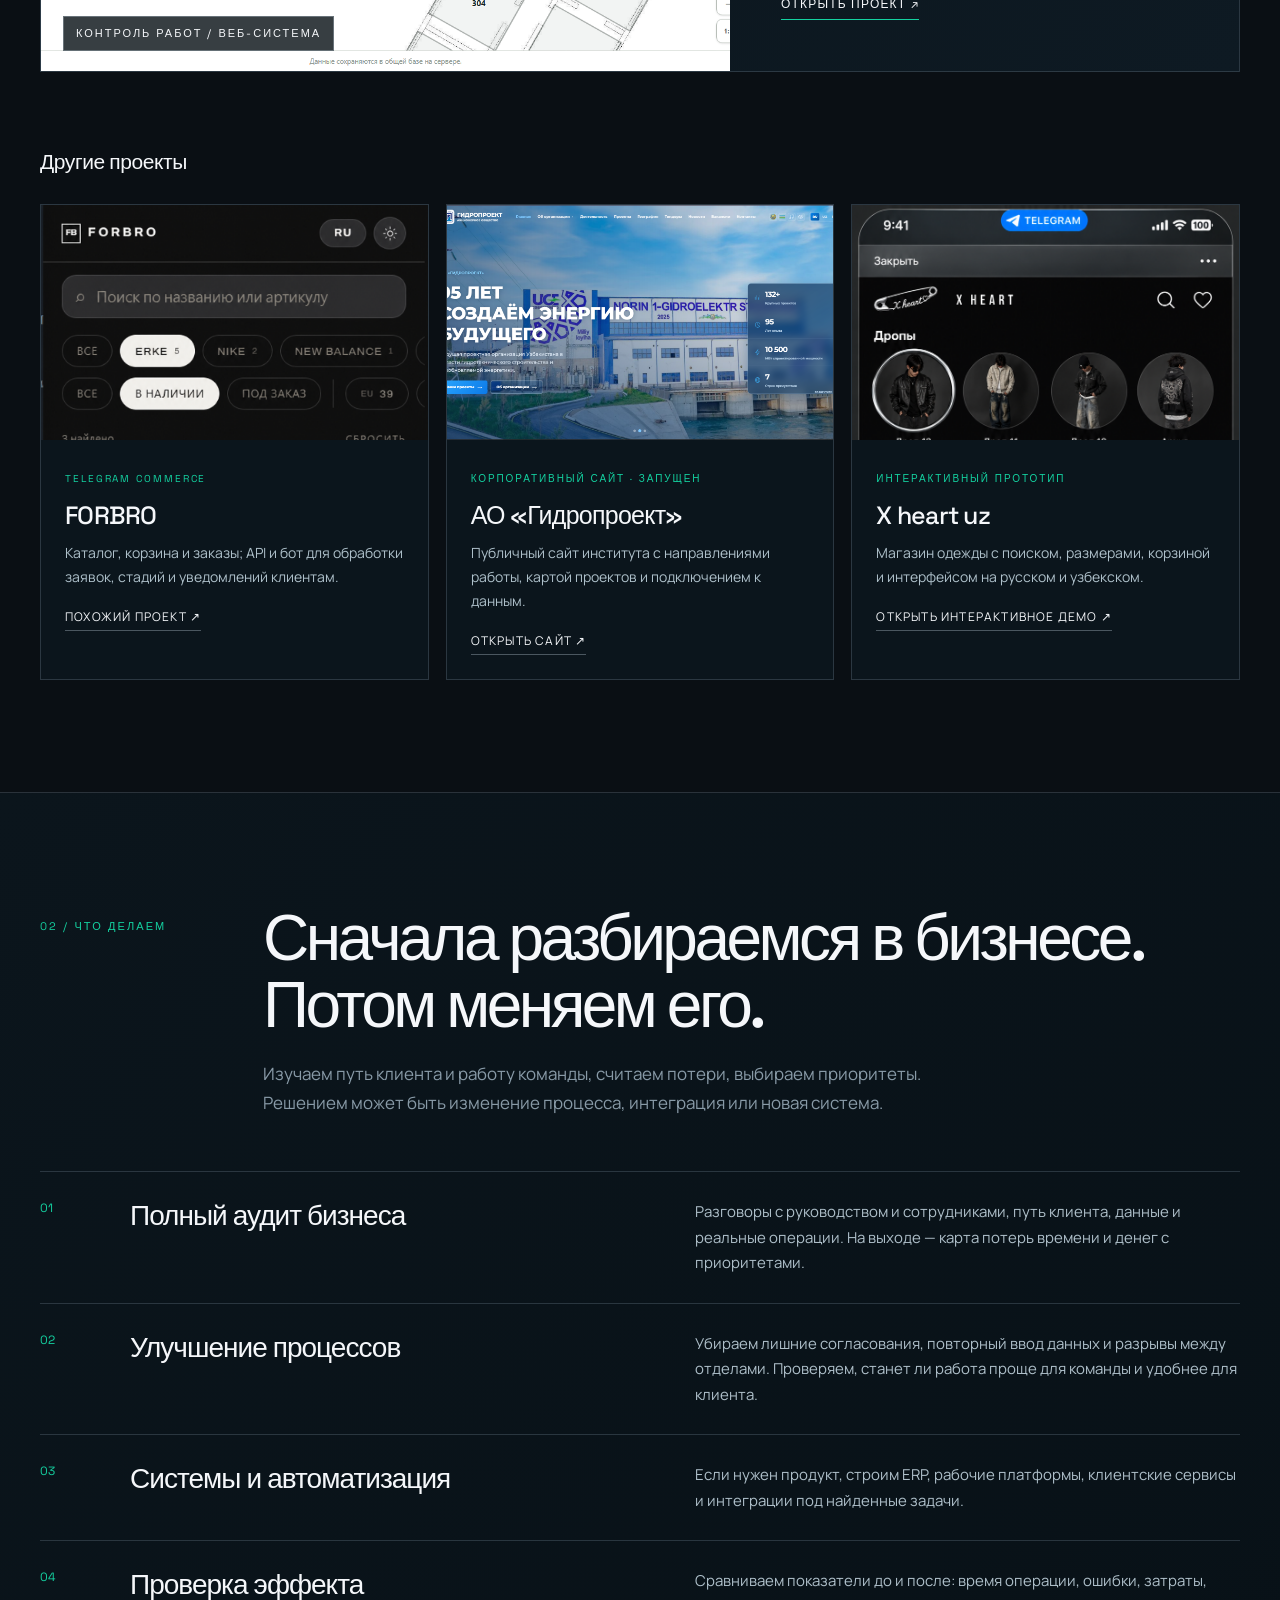
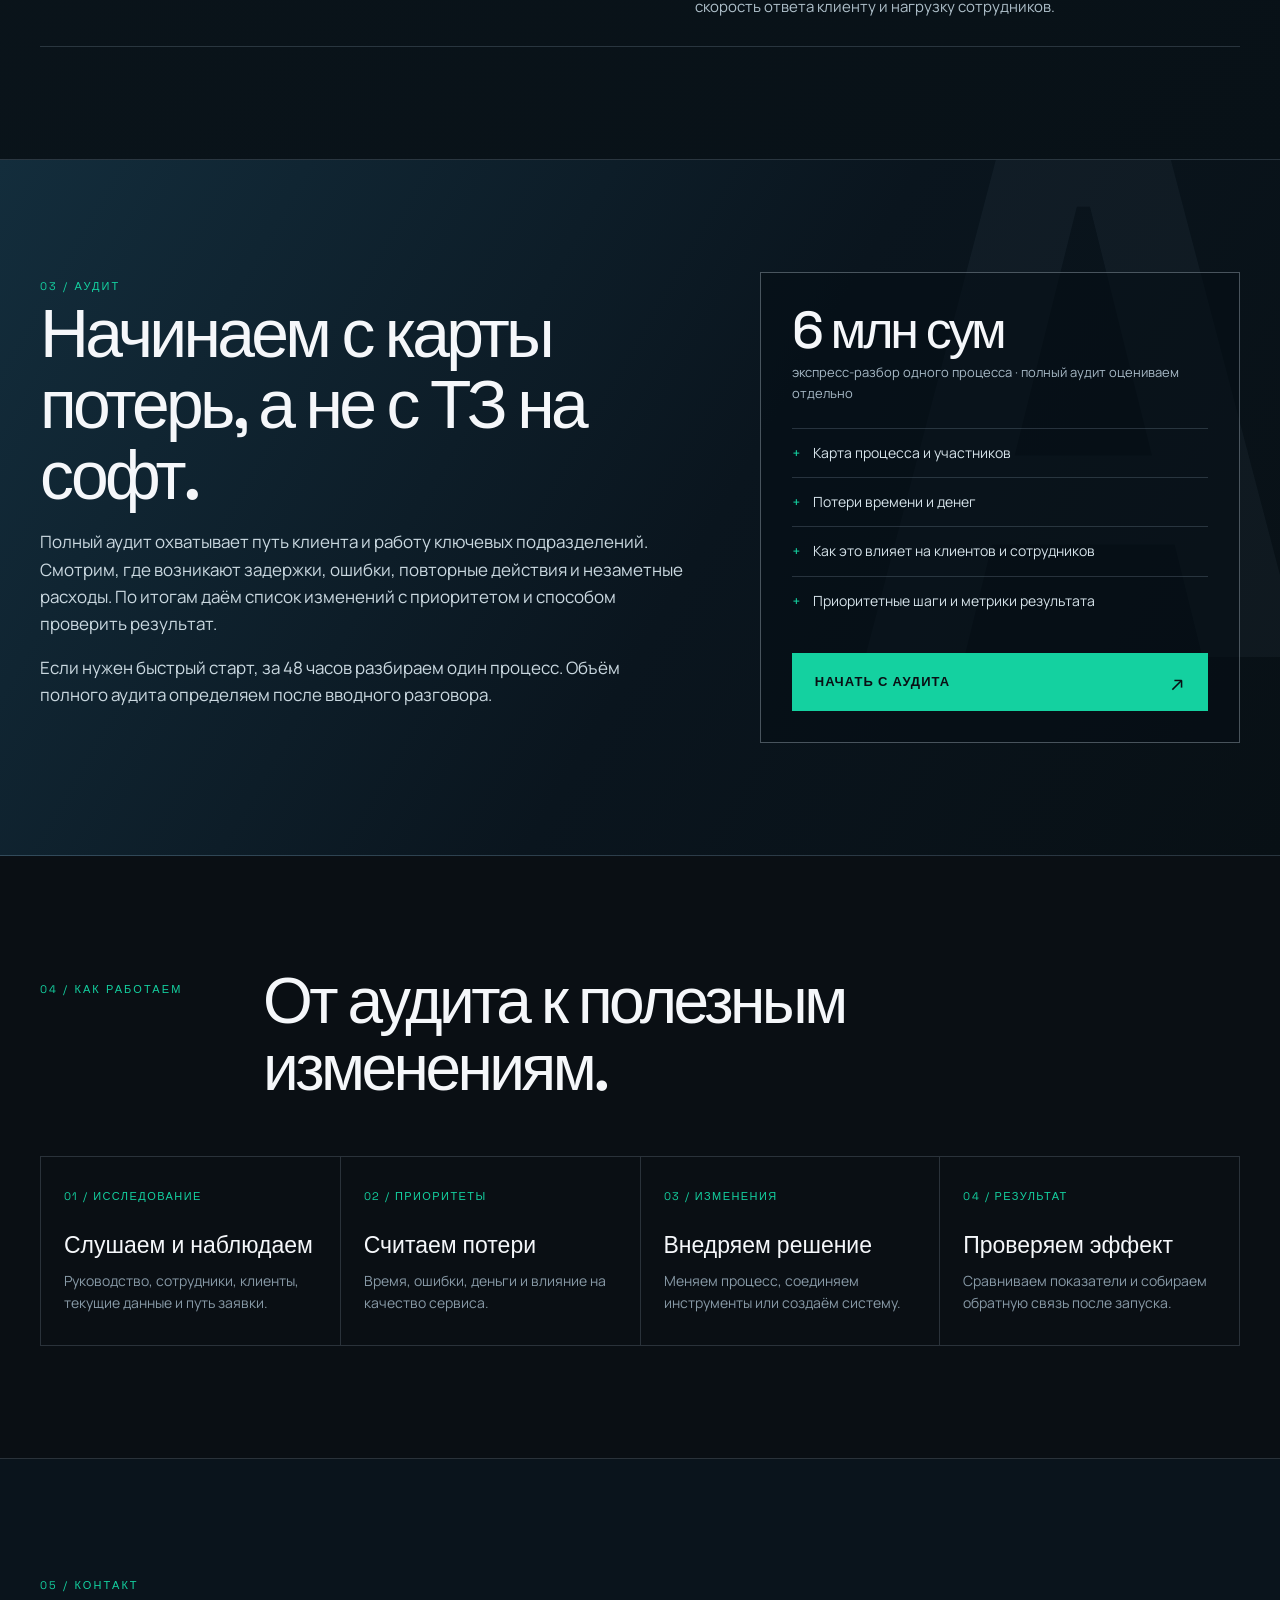
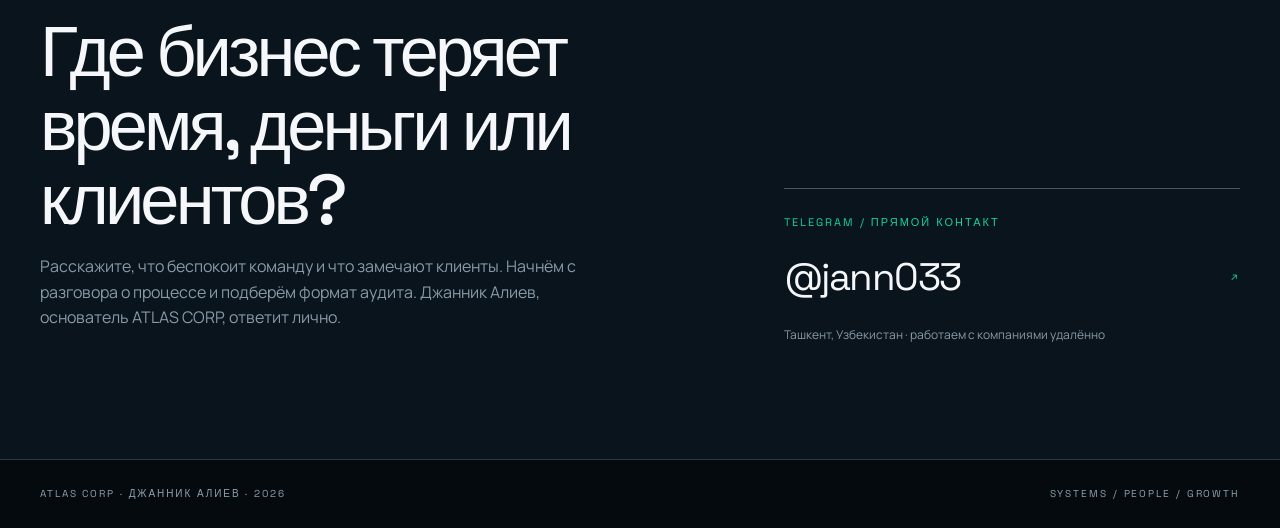
==== commit 3afb587b: "Add CA.store, DENTA and X HEART interactive portfolio demos" ====
--- a/index.html
+++ b/index.html
@@ -30,7 +30,7 @@
       <a class="brand" href="#top" aria-label="ATLAS CORP — на главную">
         <span class="brand-lockup" role="img" aria-label="Фирменный знак и полное название ATLAS CORP"><span class="brand-mark-asset"></span><span class="brand-word-asset"></span></span>
       </a>
-      <nav class="nav-links" id="nav-links" aria-label="Основная навигация"><a href="#projects">Проекты</a><a href="#expertise">Что делаем</a><a href="#sprint">Аудит</a><a href="#contact">Контакт</a></nav>
+      <nav class="nav-links" id="nav-links" aria-label="Основная навигация"><a href="#projects">Проекты</a><a href="demos/">Демо ↗</a><a href="#expertise">Что делаем</a><a href="#sprint">Аудит</a><a href="#contact">Контакт</a></nav>
       <a class="nav-cta" href="https://t.me/jann033" target="_blank" rel="noopener">Обсудить проект ↗</a>
       <button class="menu-btn" id="menu-btn" aria-controls="nav-links" aria-expanded="false" aria-label="Открыть меню">☰</button>
     </div>
@@ -60,7 +60,7 @@
       <div class="more-grid">
         <article class="mini-case"><div class="mini-media"><img src="assets/forbro-catalog-enhanced.png" width="1005" height="1566" alt="Каталог кроссовок FORBRO" loading="lazy"></div><div class="mini-copy"><span class="mini-meta">Telegram commerce</span><h3>FORBRO</h3><p>Каталог, корзина и заказы; API и бот для обработки заявок, стадий и уведомлений клиентам.</p><a href="https://t.me/jann033" target="_blank" rel="noopener">Похожий проект ↗</a></div></article>
         <article class="mini-case"><div class="mini-media"><img src="assets/gidro-site.png" width="1908" height="916" alt="Сайт АО Гидропроект" loading="lazy"></div><div class="mini-copy"><span class="mini-meta">Корпоративный сайт · запущен</span><h3>АО «Гидропроект»</h3><p>Публичный сайт института с направлениями работы, картой проектов и подключением к данным.</p><a href="https://www.gidroproekt.uz/" target="_blank" rel="noopener">Открыть сайт ↗</a></div></article>
-        <article class="mini-case"><div class="mini-media"><img src="assets/xheart-ui.png" alt="Интерактивный прототип магазина одежды X heart uz" loading="lazy"></div><div class="mini-copy"><span class="mini-meta">Интерактивный прототип</span><h3>X heart uz</h3><p>Магазин одежды с поиском, размерами, корзиной и интерфейсом на русском и узбекском.</p><a href="https://t.me/jann033" target="_blank" rel="noopener">Обсудить проект ↗</a></div></article>
+        <article class="mini-case"><div class="mini-media"><img src="assets/xheart-ui.png" alt="Интерактивный прототип магазина одежды X heart uz" loading="lazy"></div><div class="mini-copy"><span class="mini-meta">Интерактивный прототип</span><h3>X heart uz</h3><p>Магазин одежды с поиском, размерами, корзиной и интерфейсом на русском и узбекском.</p><a href="demos/x-heart/">Открыть интерактивное демо ↗</a></div></article>
       </div>
     </div></section>
 
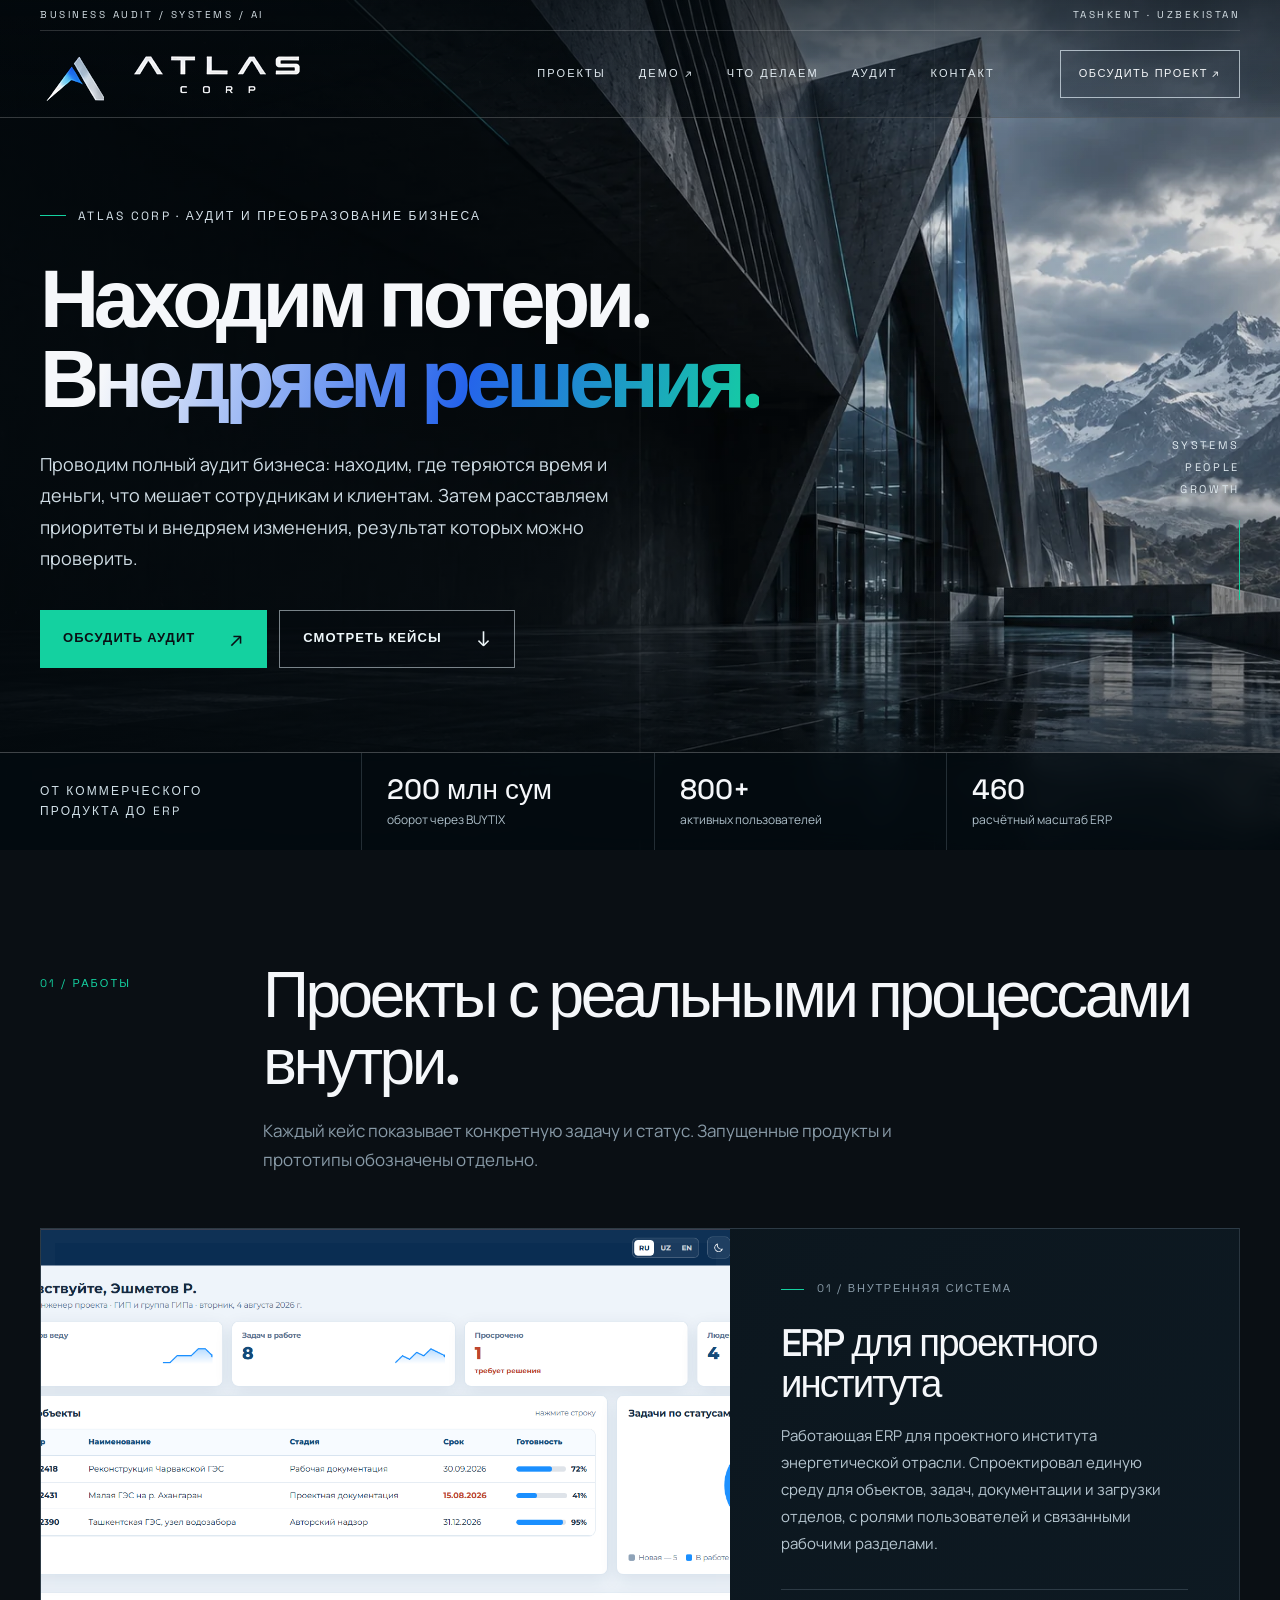
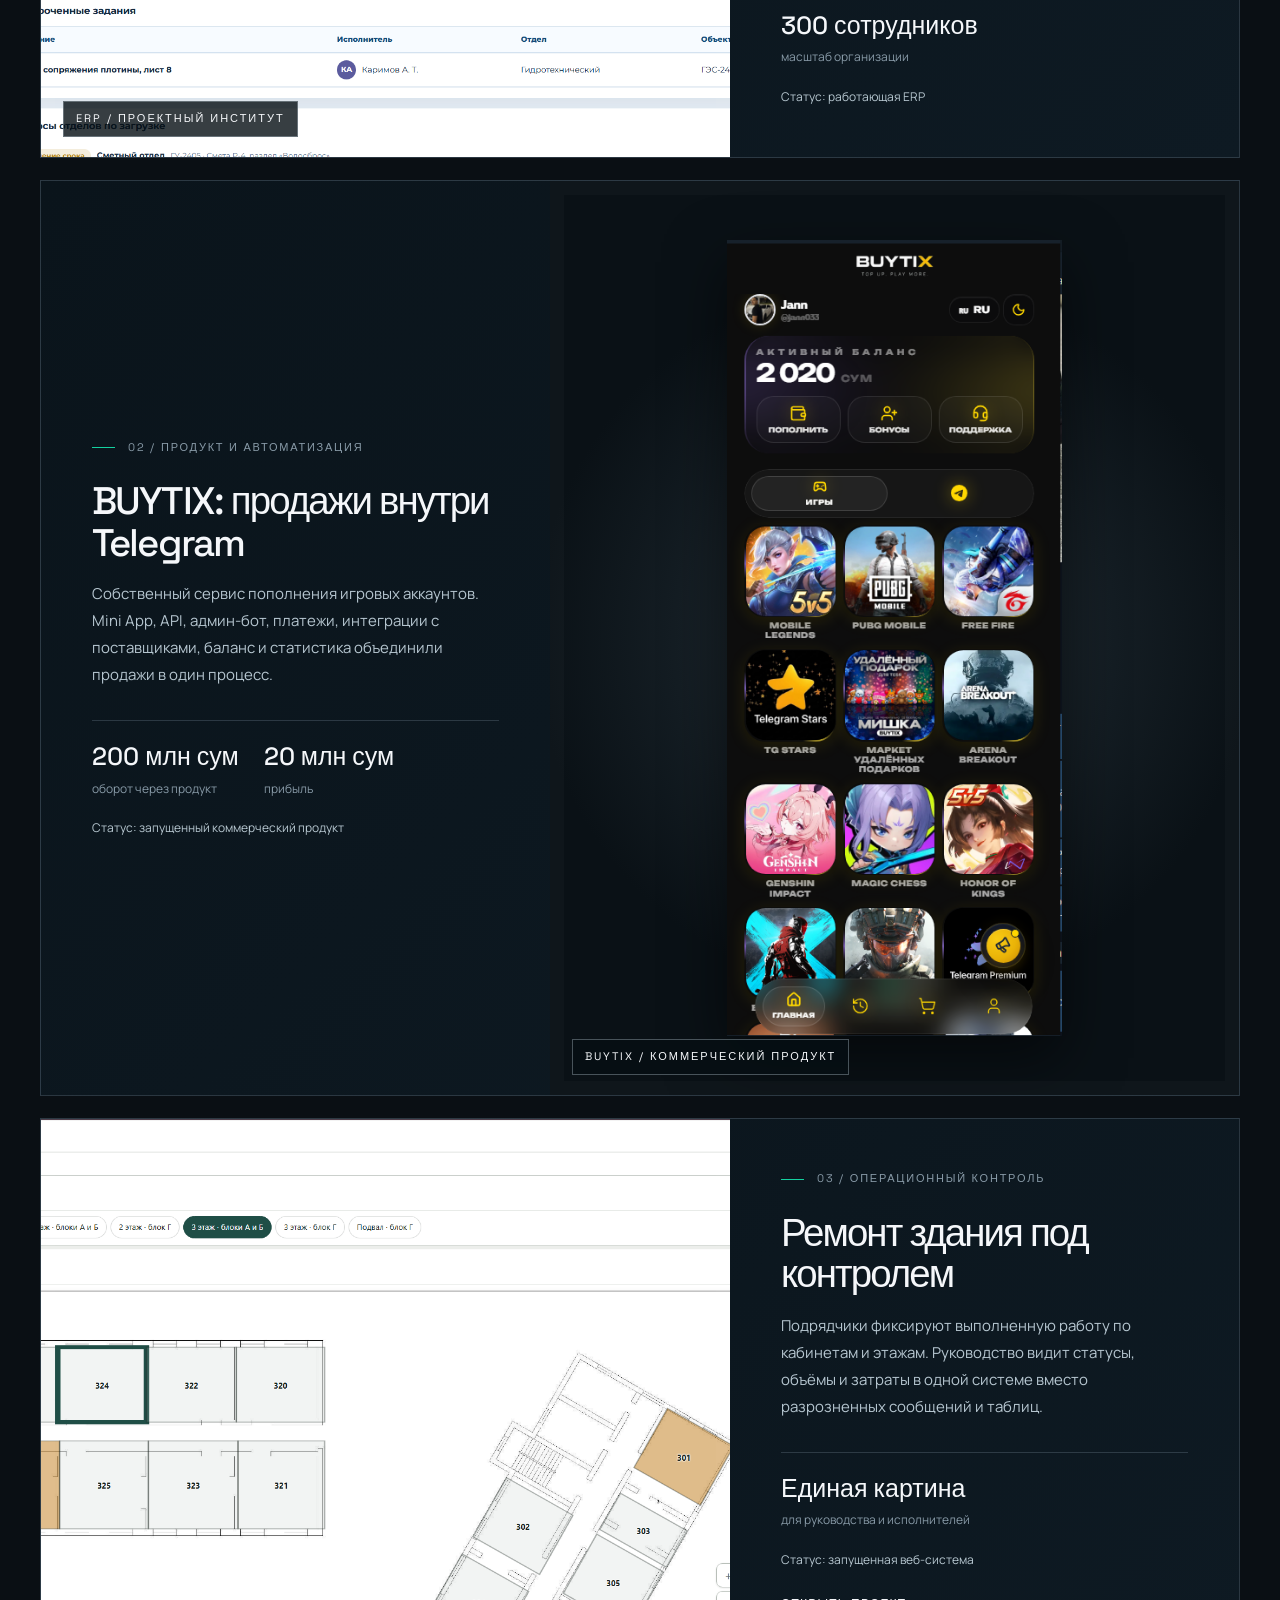
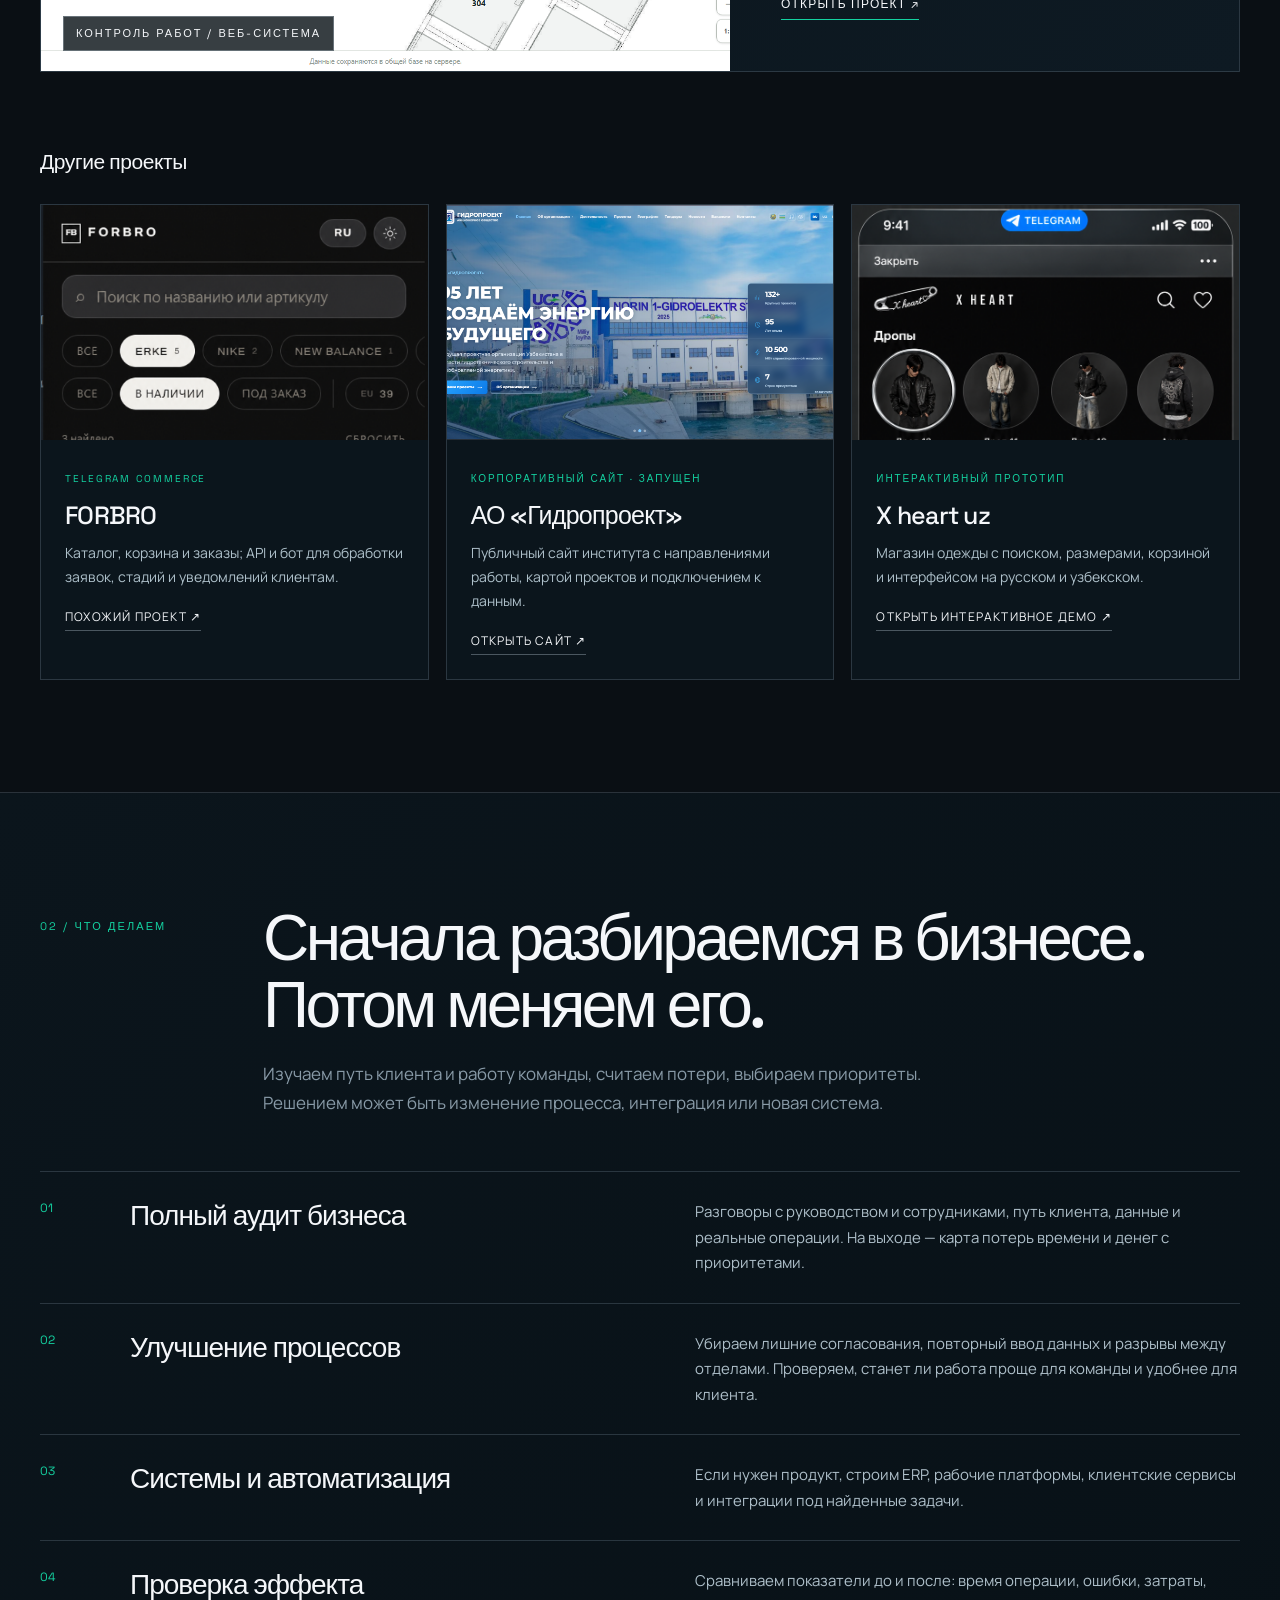
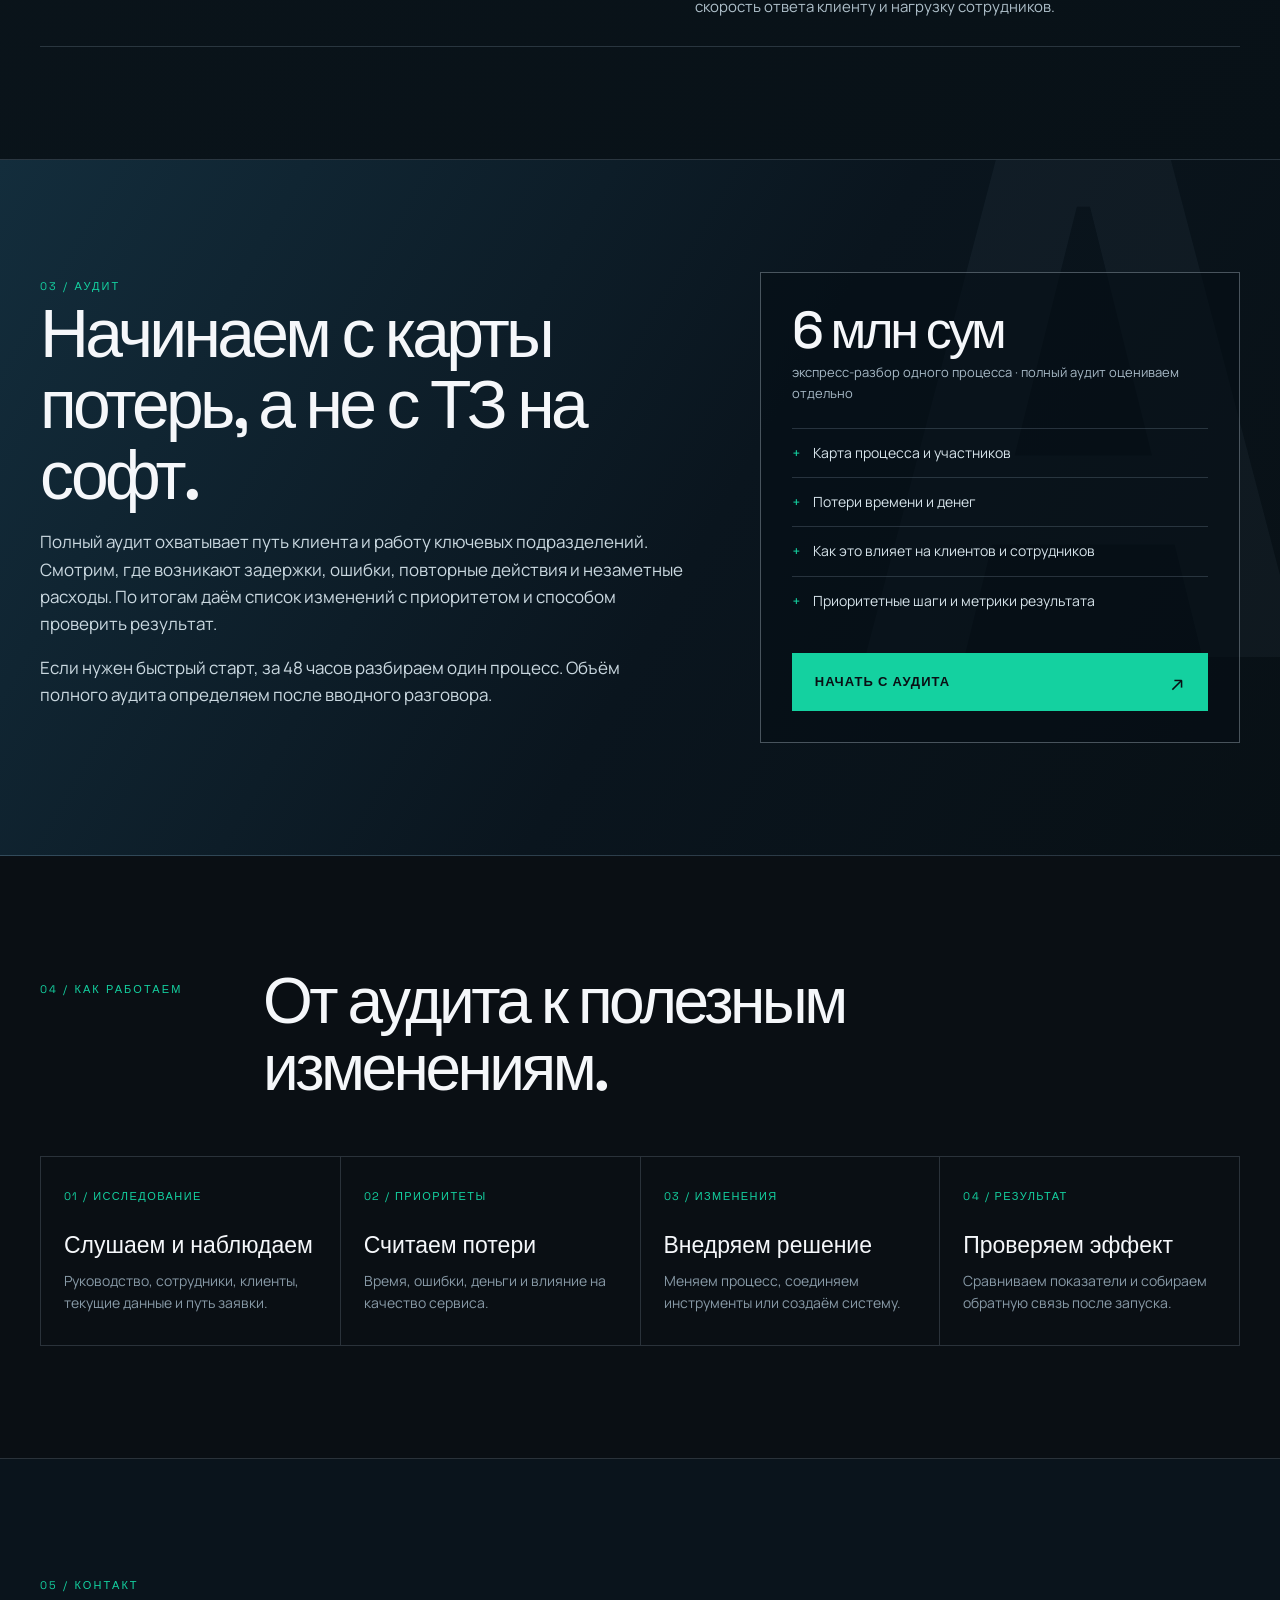
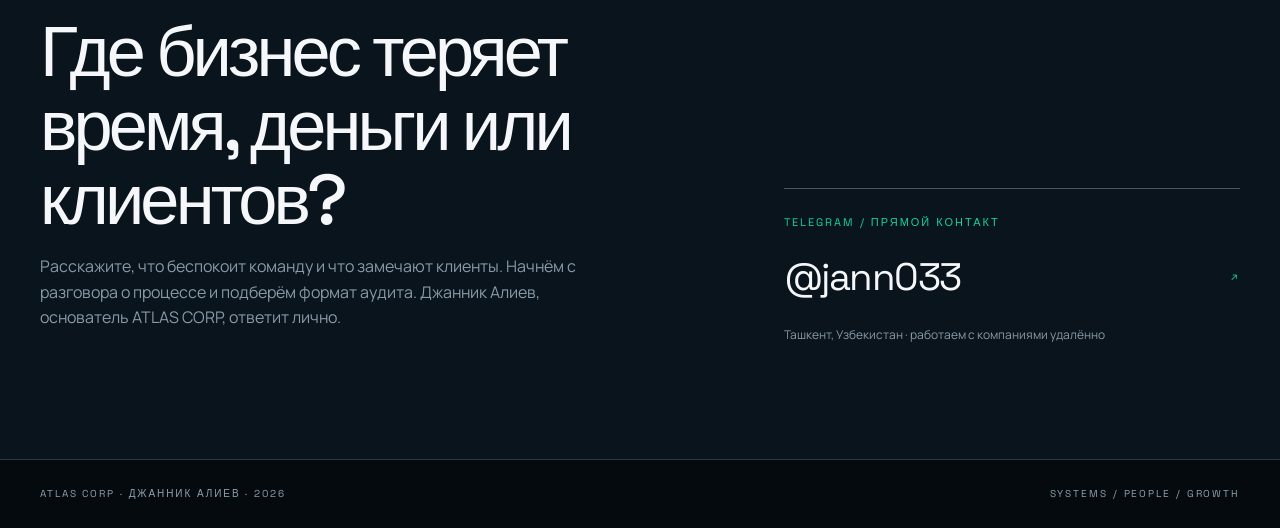
==== commit 56193fe1: "Correct Hydroproject ERP status and organization size" ====
--- a/index.html
+++ b/index.html
@@ -52,7 +52,7 @@
     <section class="section" id="projects"><div class="wrap">
       <div class="section-head"><span class="section-number">01 / РАБОТЫ</span><div><h2>Проекты с реальными процессами внутри.</h2><p class="section-lead">Каждый кейс показывает конкретную задачу и статус. Запущенные продукты и прототипы обозначены отдельно.</p></div></div>
       <div class="case-stack">
-        <article class="case-feature" id="erp"><div class="case-media"><img src="assets/erp-dashboard.png" width="1920" height="912" alt="Панель управления прототипа ERP для проектного института" loading="lazy"><span class="case-media-label">ERP / Проектный институт</span></div><div class="case-copy"><div class="case-top"><span class="line"></span><span>01 / Внутренняя система</span></div><h3>ERP для проектного института</h3><p>Спроектировал единую среду для объектов, задач, документации и загрузки отделов. Интерактивный прототип включает роли и права, двуязычный интерфейс и структуру данных. Серверное развёртывание — следующий этап.</p><div class="case-outcome"><div><strong>460 сотрудников</strong><small>расчётный масштаб внедрения</small></div></div><span class="case-note">Статус: архитектура и рабочий прототип</span></div></article>
+        <article class="case-feature" id="erp"><div class="case-media"><img src="assets/erp-dashboard.png" width="1920" height="912" alt="Панель управления ERP для проектного института" loading="lazy"><span class="case-media-label">ERP / Проектный институт</span></div><div class="case-copy"><div class="case-top"><span class="line"></span><span>01 / Внутренняя система</span></div><h3>ERP для проектного института</h3><p>Работающая ERP для проектного института энергетической отрасли. Спроектировал единую среду для объектов, задач, документации и загрузки отделов, с ролями пользователей и связанными рабочими разделами.</p><div class="case-outcome"><div><strong>300 сотрудников</strong><small>масштаб организации</small></div></div><span class="case-note">Статус: работающая ERP</span></div></article>
         <article class="case-feature" id="buytix"><div class="case-media buytix"><img src="assets/buytix-home.png" width="386" height="914" alt="Каталог игр в Telegram Mini App BUYTIX" loading="lazy"><span class="case-media-label">BUYTIX / Коммерческий продукт</span></div><div class="case-copy"><div class="case-top"><span class="line"></span><span>02 / Продукт и автоматизация</span></div><h3>BUYTIX: продажи внутри Telegram</h3><p>Собственный сервис пополнения игровых аккаунтов. Mini App, API, админ-бот, платежи, интеграции с поставщиками, баланс и статистика объединили продажи в один процесс.</p><div class="case-outcome"><div><strong>200 млн сум</strong><small>оборот через продукт</small></div><div><strong>20 млн сум</strong><small>прибыль</small></div></div><span class="case-note">Статус: запущенный коммерческий продукт</span></div></article>
         <article class="case-feature" id="remont"><div class="case-media"><img src="assets/remont-room.png" width="1920" height="911" alt="Поэтажный план и карточка кабинета в системе контроля ремонта" loading="lazy"><span class="case-media-label">Контроль работ / Веб-система</span></div><div class="case-copy"><div class="case-top"><span class="line"></span><span>03 / Операционный контроль</span></div><h3>Ремонт здания под контролем</h3><p>Подрядчики фиксируют выполненную работу по кабинетам и этажам. Руководство видит статусы, объёмы и затраты в одной системе вместо разрозненных сообщений и таблиц.</p><div class="case-outcome"><div><strong>Единая картина</strong><small>для руководства и исполнителей</small></div></div><span class="case-note">Статус: запущенная веб-система</span><a class="case-link" href="https://remont.gidroproekt.uz/" target="_blank" rel="noopener">Открыть проект ↗</a></div></article>
       </div>
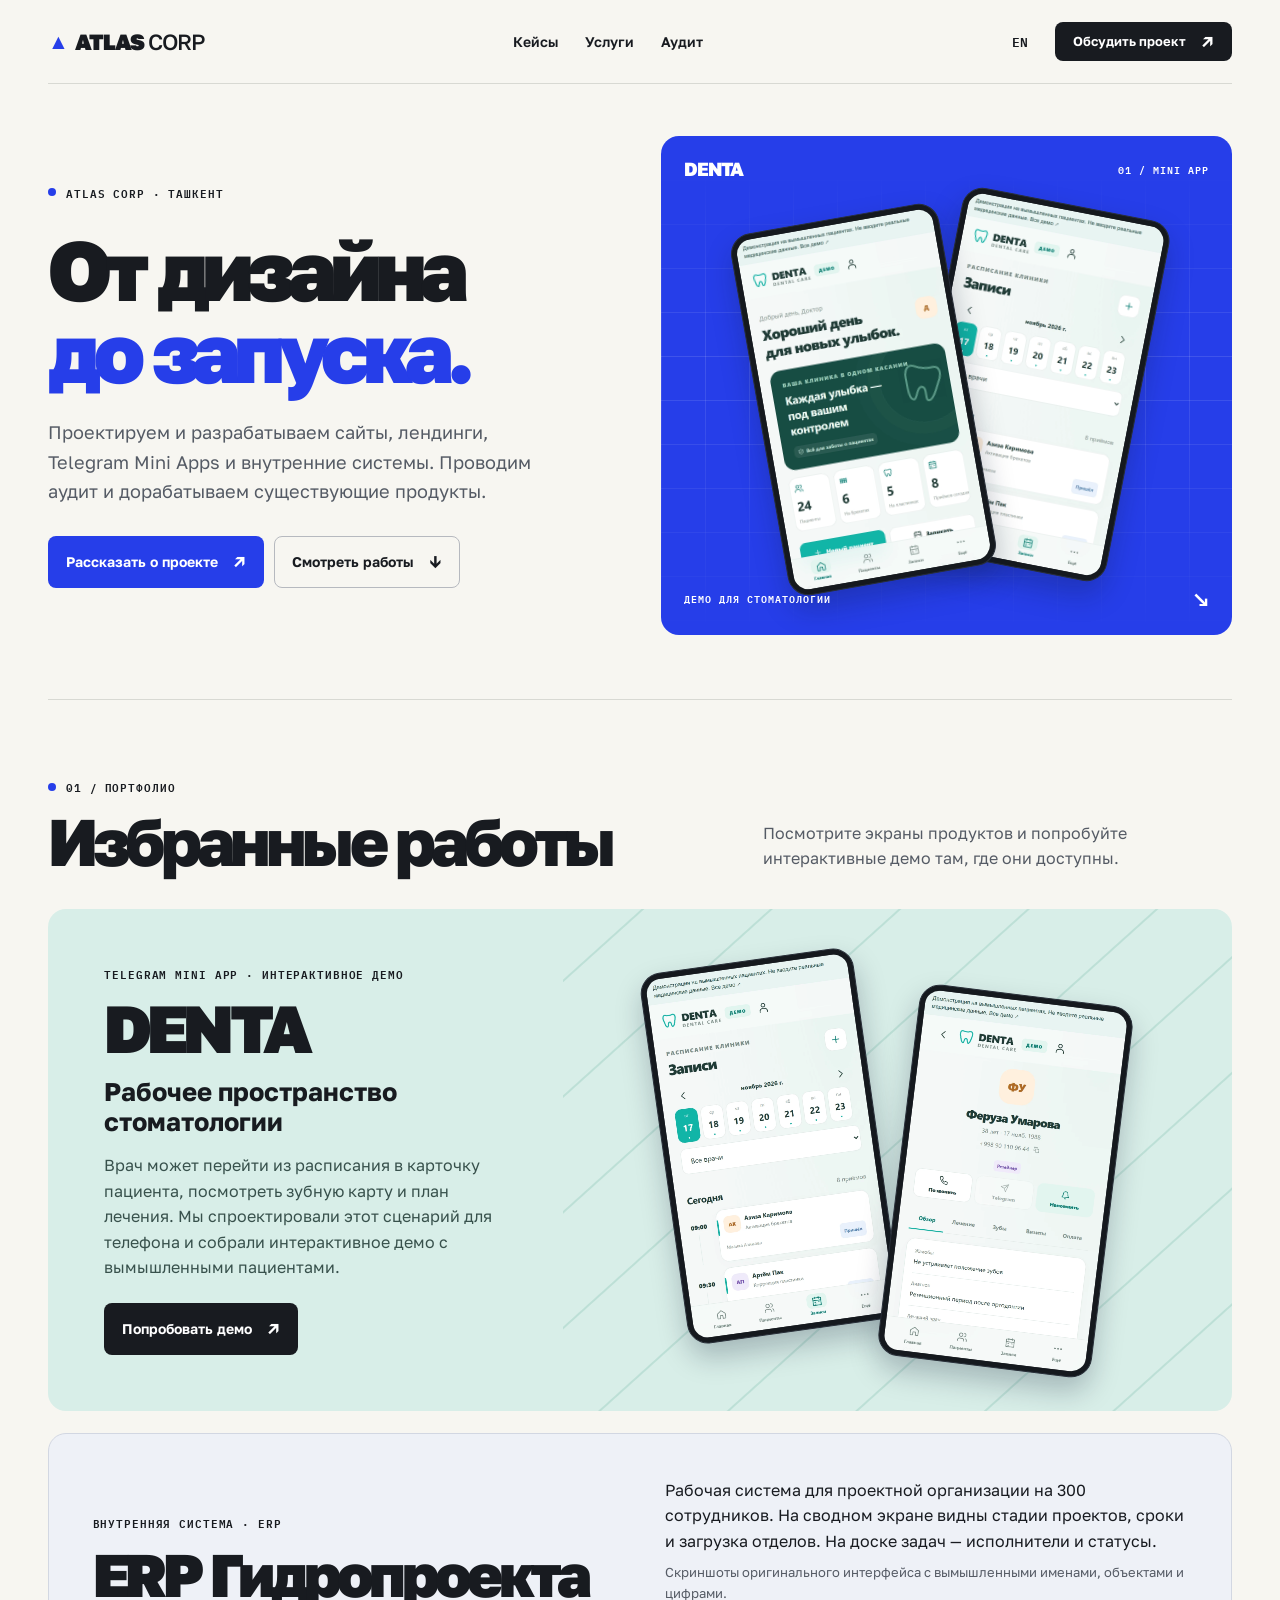
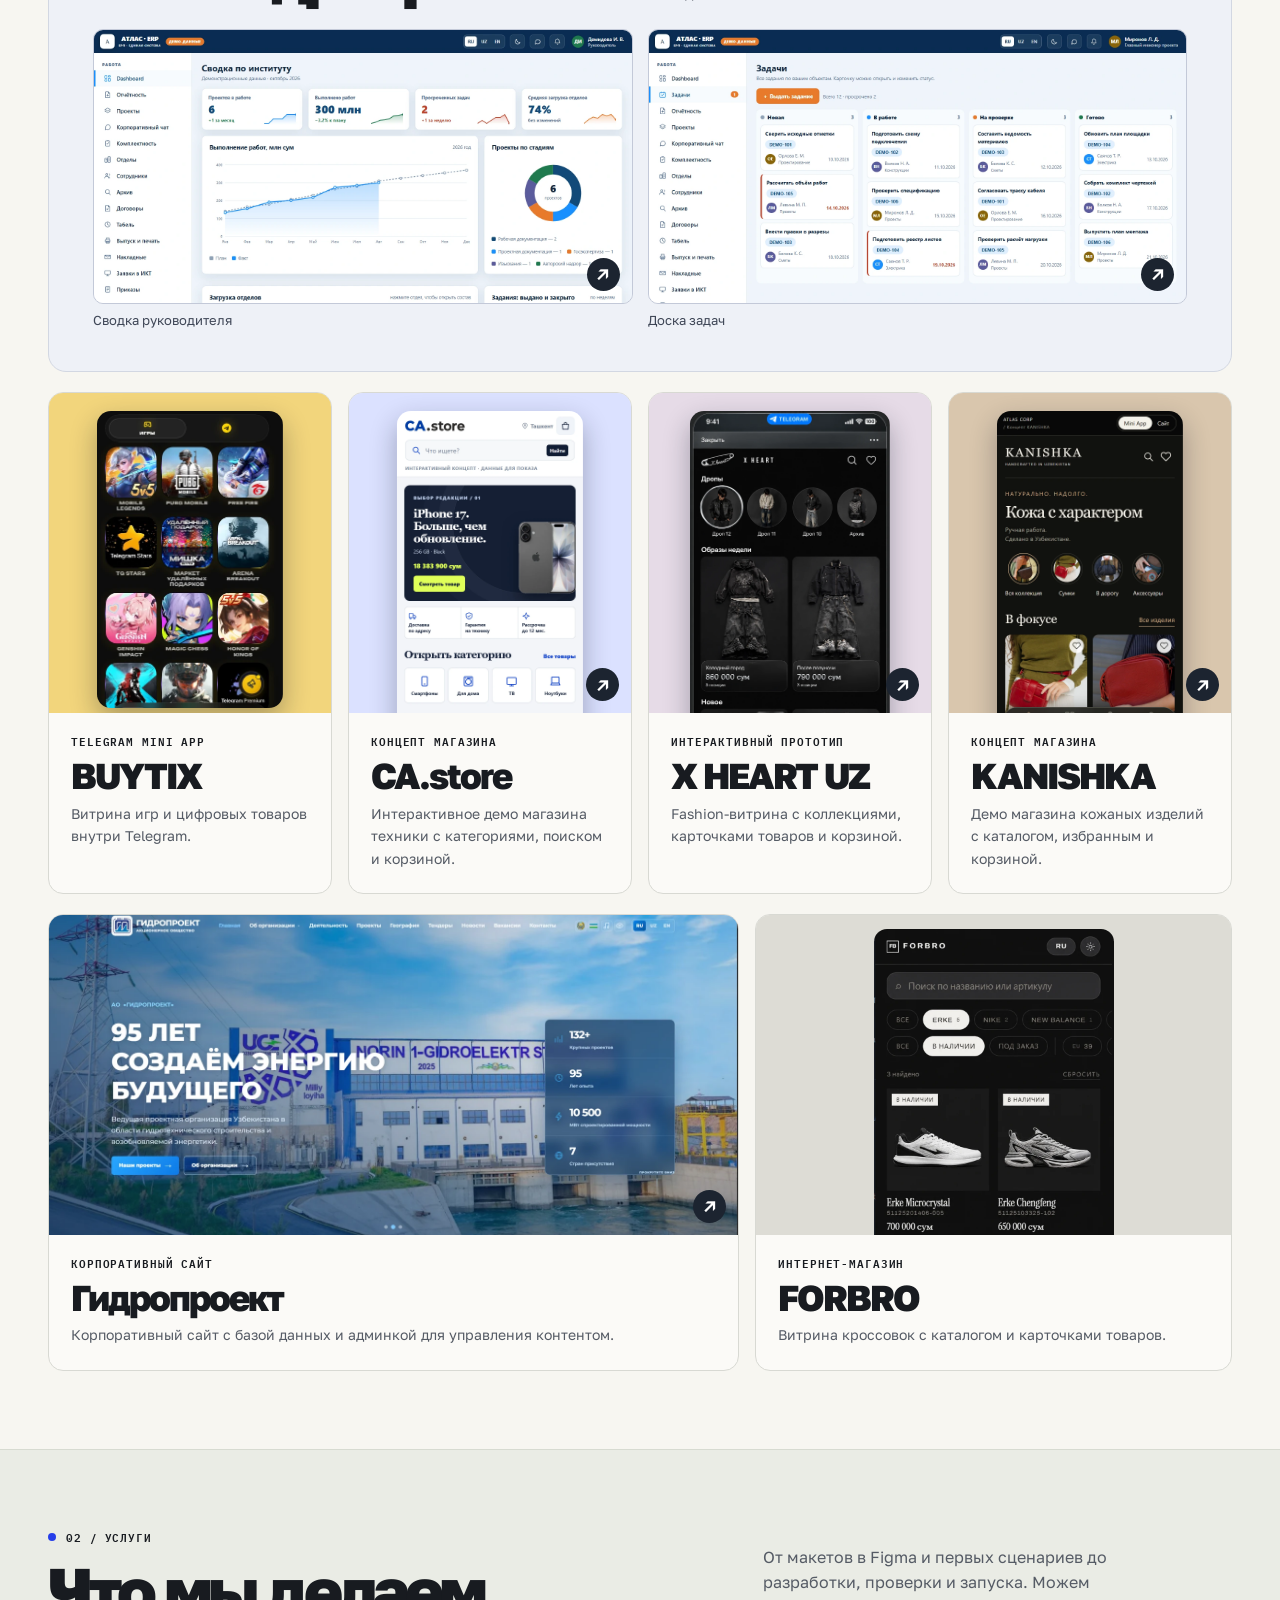
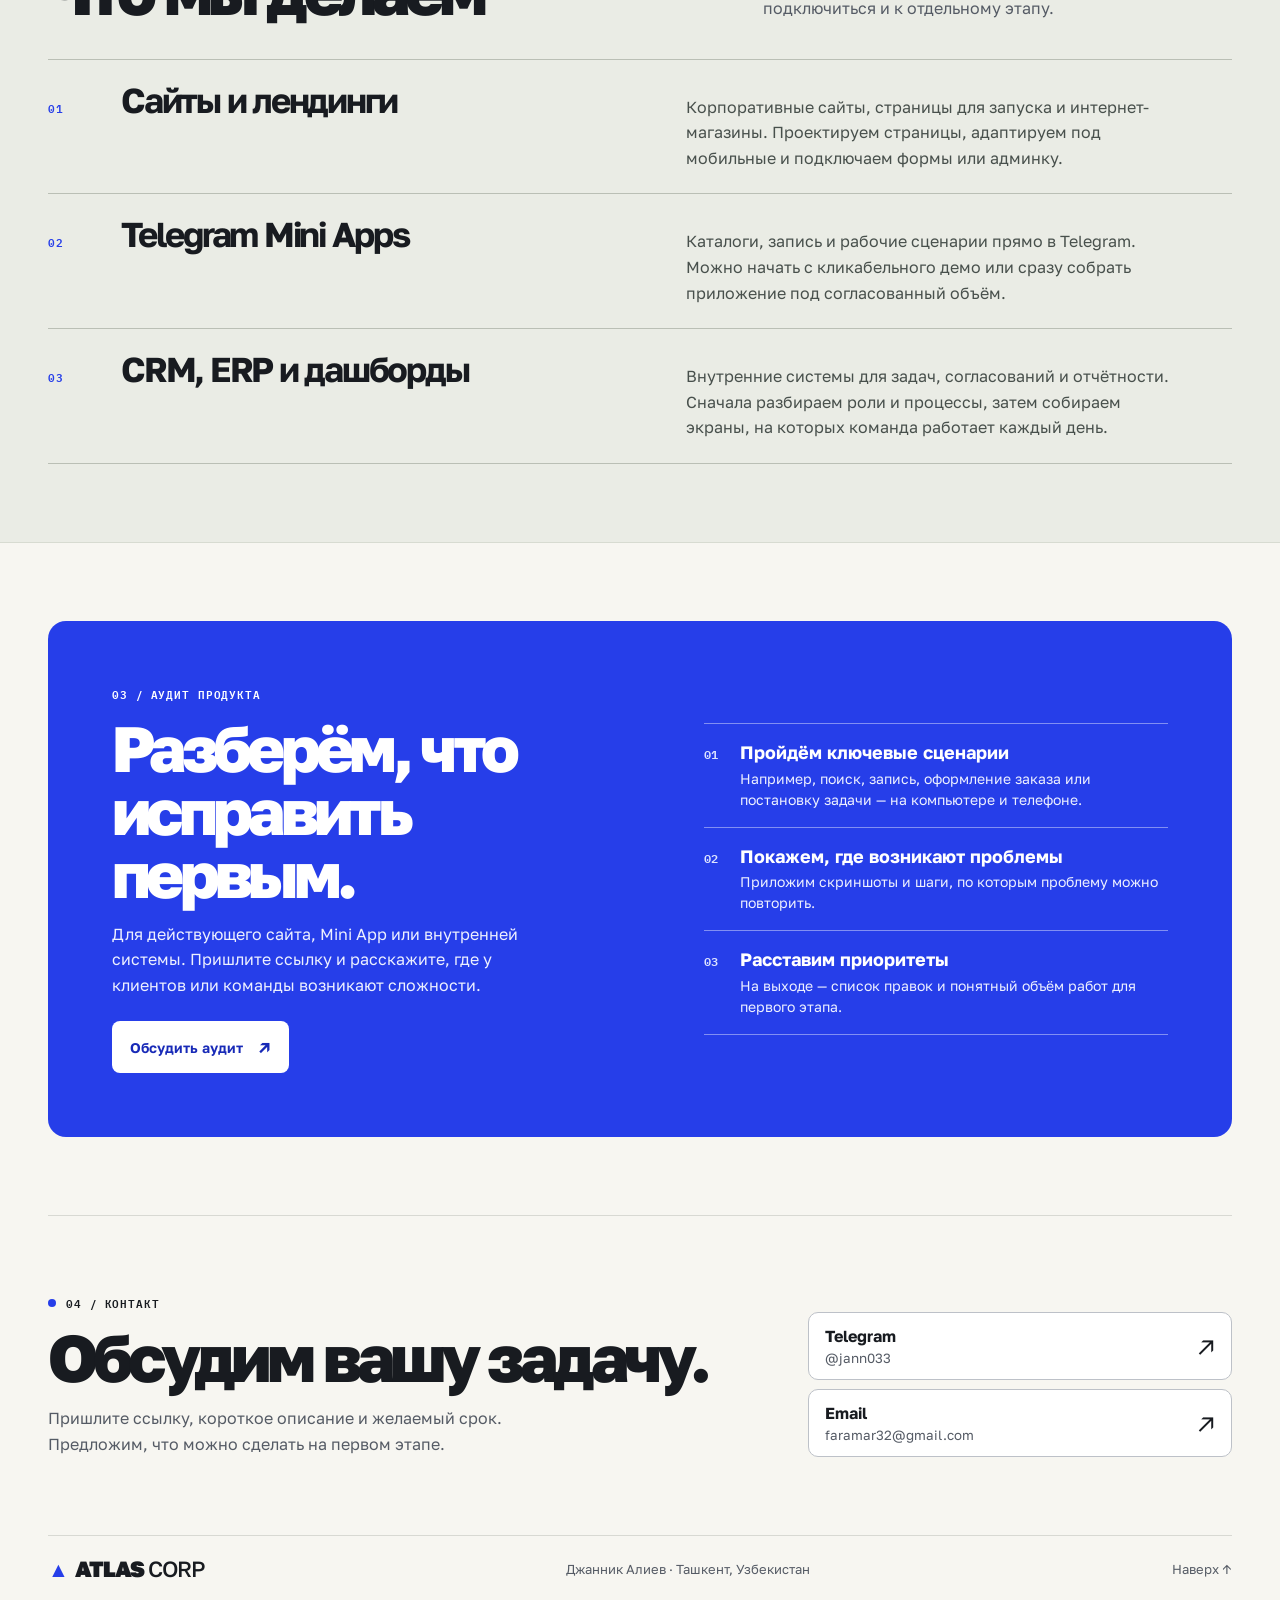
==== commit 317ecf66: "Redesign ATLAS portfolio and replace internal screenshots" ====
--- a/index.html
+++ b/index.html
@@ -1,82 +1,153 @@
-<!doctype html>
-<html lang="ru">
-<head>
-  <meta charset="utf-8">
-  <meta name="viewport" content="width=device-width, initial-scale=1">
-  <meta name="theme-color" content="#0A0F14">
-  <meta name="description" content="ATLAS CORP проектирует ERP, внутренние платформы и цифровые продукты для бизнеса. Кейсы: BUYTIX, Гидропроект, FORBRO.">
-  <title>ATLAS CORP — системы для бизнеса</title>
-  <link rel="preconnect" href="https://fonts.googleapis.com">
-  <link rel="preconnect" href="https://fonts.gstatic.com" crossorigin>
-  <link href="https://fonts.googleapis.com/css2?family=Manrope:wght@400;500;600;700;800&family=Space+Grotesk:wght@400;500;600;700&display=swap" rel="stylesheet">
-  <style>
-    :root{color-scheme:dark;--bg:#0A0F14;--panel:#161D24;--panel2:#161D24;--line:rgba(188,212,230,.18);--line-strong:rgba(210,228,240,.32);--text:#F5F7FA;--muted:#889AA7;--dim:#889AA7;--blue:#2563eb;--teal:#14d1a0;--width:1320px}
-    *{box-sizing:border-box}html{scroll-behavior:smooth}body{margin:0;background:var(--bg);color:var(--text);font-family:Manrope,Arial,sans-serif;font-size:16px;line-height:1.6}button,a{font:inherit}a{color:inherit;text-decoration:none}button{cursor:pointer}img{display:block;max-width:100%}::selection{background:var(--teal);color:#071017}
-    .wrap{width:min(var(--width),calc(100% - 80px));margin:auto}.eyebrow,.mono,.nav-links,.metric-label,.section-number,.status,.mini-meta,.footer-meta{font-family:'Space Grotesk',Arial,sans-serif;text-transform:uppercase;letter-spacing:.19em}.eyebrow{font-size:12px;color:#d8e4ec}.eyebrow:before{content:'';display:inline-block;width:26px;height:1px;background:var(--teal);margin:0 12px 4px 0}.topbar{position:absolute;top:0;left:0;right:0;z-index:20;border-bottom:1px solid rgba(255,255,255,.2);background:linear-gradient(180deg,rgba(2,8,12,.55),rgba(2,8,12,.18))}.topline{height:31px;display:flex;justify-content:space-between;align-items:center;border-bottom:1px solid rgba(255,255,255,.16);font-size:10px;color:#d6e0e6}.topline span{font-family:'Space Grotesk',Arial,sans-serif;letter-spacing:.25em}.navbar{height:86px;display:flex;align-items:center;gap:45px}.brand{display:inline-flex;align-items:center;min-width:286px;height:78px}.brand-lockup{display:flex;align-items:center;gap:11px;flex:none;width:282px;height:72px}.brand-mark-asset,.brand-word-asset{display:block;flex:none;background-image:url('assets/atlas-brandbook-source.png');background-repeat:no-repeat;background-size:1536px 1024px;filter:url(#atlas-brand-cutout)}.brand-mark-asset{width:64px;height:70px;background-position:-43px -370px}.brand-word-asset{width:205px;height:60px;background-position:-1032px -201px}.nav-links{display:flex;align-items:center;gap:33px;margin-left:auto;font-size:11px;color:#e1eaf0}.nav-links a:hover,.nav-links a:focus-visible{color:var(--teal)}.nav-cta{margin-left:20px;border:1px solid rgba(235,248,255,.65);padding:14px 18px;font-family:'Space Grotesk',Arial,sans-serif;font-size:11px;letter-spacing:.14em;text-transform:uppercase;white-space:nowrap;transition:background .2s,color .2s}.nav-cta:hover{background:#e8f5fc;color:#081019}.menu-btn{display:none;margin-left:auto;background:none;border:1px solid var(--line-strong);color:#fff;width:46px;height:44px;font-size:24px;line-height:1}
-    .hero{position:relative;min-height:790px;height:min(850px,100svh);overflow:hidden;background:#071018}.hero:before{content:'';position:absolute;inset:0;background-image:linear-gradient(90deg,rgba(3,9,13,.89) 0%,rgba(3,9,13,.65) 39%,rgba(3,9,13,.1) 72%),linear-gradient(0deg,rgba(4,11,15,.94) 0%,transparent 31%),url('assets/atlas-architecture-v2.webp');background-position:center,center,center;background-size:cover}.hero:after{content:'';position:absolute;inset:0;pointer-events:none;background:linear-gradient(90deg,transparent 0,transparent calc(50% - 1px),rgba(255,255,255,.055) 50%,transparent calc(50% + 1px)),linear-gradient(90deg,transparent 0,transparent 73%,rgba(255,255,255,.06) 73%,transparent calc(73% + 1px))}.hero-inner{height:100%;position:relative;z-index:1;display:flex;flex-direction:column;justify-content:center;padding-top:145px;padding-bottom:125px}.hero-content{max-width:900px}.hero h1{font-family:'Space Grotesk',Arial,sans-serif;font-size:clamp(55px,6.4vw,92px);font-weight:600;letter-spacing:-.065em;line-height:.98;margin:31px 0 29px;text-wrap:balance}.hero h1 em{font-style:normal;background:linear-gradient(105deg,#F5F7FA 10%,#2563EB 59%,#14D1A0 100%);-webkit-background-clip:text;background-clip:text;color:transparent}.hero-copy{max-width:620px;color:#d0dde5;font-size:18px;line-height:1.75;margin:0}.hero-actions{display:flex;flex-wrap:wrap;gap:12px;margin-top:35px}.btn{min-height:58px;display:inline-flex;align-items:center;justify-content:space-between;gap:35px;padding:0 23px;font-family:'Space Grotesk',Arial,sans-serif;font-size:13px;font-weight:600;letter-spacing:.08em;text-transform:uppercase;transition:transform .2s,background .2s,border-color .2s}.btn:hover{transform:translateY(-2px)}.btn-primary{background:#14D1A0;color:#0A0F14}.btn-primary:hover{background:#F5F7FA}.btn-outline{border:1px solid rgba(225,239,246,.53);background:rgba(4,11,17,.35);color:#eef7fa}.btn-outline:hover{border-color:#fff;background:rgba(255,255,255,.1)}.btn-arrow{font-size:21px;font-weight:400;line-height:1}.hero-aside{position:absolute;right:0;top:51%;font-family:'Space Grotesk',Arial,sans-serif;font-size:11px;letter-spacing:.24em;text-transform:uppercase;line-height:2;color:#e0eaf0;text-align:right}.hero-aside:after{content:'';display:block;width:1px;height:80px;background:var(--teal);margin:20px 0 0 auto}.hero-bottom{position:absolute;z-index:2;bottom:0;left:0;right:0;border-top:1px solid rgba(255,255,255,.24);background:rgba(4,12,17,.74);backdrop-filter:blur(10px)}.proof-grid{display:grid;grid-template-columns:1.1fr repeat(3,1fr)}.proof-intro,.proof{min-height:97px;display:flex;flex-direction:column;justify-content:center;padding:17px 25px;border-right:1px solid var(--line)}.proof-intro{padding-left:0;color:#d1e0e8;font-family:'Space Grotesk',Arial,sans-serif;font-size:12px;line-height:1.6;letter-spacing:.18em;text-transform:uppercase}.proof:last-child{border:0}.proof strong{display:block;font-family:'Space Grotesk',Arial,sans-serif;font-size:28px;font-weight:500;line-height:1.1}.proof span{font-size:12px;color:#aebfc9;margin-top:6px}
-    section{scroll-margin-top:25px}.section{padding:112px 0;border-bottom:1px solid var(--line)}.section-head{display:grid;grid-template-columns:195px 1fr;gap:28px;margin-bottom:53px}.section-number{font-size:11px;color:var(--teal);padding-top:13px}.section h2,.section-head h2{font-family:'Space Grotesk',Arial,sans-serif;font-size:clamp(40px,5vw,72px);font-weight:500;letter-spacing:-.055em;line-height:1.05;margin:0;max-width:930px}.section-lead{color:var(--muted);font-size:17px;max-width:690px;line-height:1.7;margin:21px 0 0}.case-stack{display:grid;gap:22px}.case-feature{display:grid;grid-template-columns:1.15fr .85fr;min-height:465px;border:1px solid var(--line);background:linear-gradient(135deg,#0a141b,#0e1a23);overflow:hidden}.case-feature:nth-child(2){grid-template-columns:.85fr 1.15fr}.case-feature:nth-child(2) .case-media{order:2}.case-media{position:relative;min-height:455px;background:radial-gradient(circle at 50% 45%,#1c2f3d,#081118 75%);overflow:hidden;display:flex;align-items:center;justify-content:center}.case-media:after{content:'';position:absolute;inset:0;border:14px solid rgba(255,255,255,.018);pointer-events:none}.case-media img{width:100%;height:100%;object-fit:cover;object-position:center;transition:transform .5s}.case-feature:hover .case-media img{transform:scale(1.025)}.case-media.contain img{width:83%;height:83%;object-fit:contain}.case-media.buytix{background:radial-gradient(circle at center,#243038 0,#0a1116 63%)}.case-media.buytix img{width:auto;height:87%;object-fit:contain;filter:drop-shadow(0 22px 30px #0008)}.case-media-label{position:absolute;bottom:20px;left:22px;z-index:2;font-family:'Space Grotesk',Arial,sans-serif;font-size:11px;letter-spacing:.18em;text-transform:uppercase;background:rgba(6,14,19,.8);border:1px solid var(--line-strong);padding:8px 12px}.case-copy{padding:clamp(29px,4vw,62px);display:flex;flex-direction:column;justify-content:center}.case-top{display:flex;align-items:center;gap:13px;font-family:'Space Grotesk',Arial,sans-serif;font-size:11px;letter-spacing:.16em;text-transform:uppercase;color:var(--dim)}.case-top .line{width:23px;height:1px;background:var(--teal)}.status{color:#8be4d4;font-size:10px}.case-copy h3{font-family:'Space Grotesk',Arial,sans-serif;font-size:clamp(32px,3vw,48px);font-weight:500;line-height:1.08;letter-spacing:-.05em;margin:24px 0 17px}.case-copy p{color:#b6c6d0;font-size:15px;line-height:1.8;margin:0}.case-outcome{display:flex;gap:25px;flex-wrap:wrap;border-top:1px solid var(--line);margin-top:32px;padding-top:20px}.case-outcome strong{font-family:'Space Grotesk',Arial,sans-serif;font-size:25px;font-weight:500;line-height:1.2}.case-outcome small{display:block;color:var(--dim);font-size:12px;margin-top:6px}.case-note{color:#b8c8d1;font-size:12px;margin-top:20px}.case-link{align-self:start;margin-top:26px;font-family:'Space Grotesk',Arial,sans-serif;font-size:12px;letter-spacing:.1em;text-transform:uppercase;border-bottom:1px solid var(--teal);padding:0 0 5px}.case-link:hover{color:var(--teal)}.more-title{font-family:'Space Grotesk',Arial,sans-serif;font-size:21px;font-weight:500;letter-spacing:-.02em;margin:73px 0 25px}.more-grid{display:grid;grid-template-columns:repeat(3,1fr);gap:17px}.mini-case{border:1px solid var(--line);background:#0b151c;min-width:0}.mini-media{height:235px;background:#0f1e27;overflow:hidden}.mini-media img{width:100%;height:100%;object-fit:cover;object-position:top center}.mini-copy{padding:24px}.mini-meta{font-size:10px;color:var(--teal)}.mini-copy h3{font-family:'Space Grotesk',Arial,sans-serif;font-weight:500;font-size:25px;line-height:1.2;letter-spacing:-.03em;margin:11px 0}.mini-copy p{font-size:14px;color:#aec0ca;line-height:1.7;margin:0}.mini-copy a{display:inline-block;margin-top:18px;border-bottom:1px solid var(--line-strong);padding-bottom:4px;font-size:12px;text-transform:uppercase;letter-spacing:.1em}.mini-copy a:hover{color:var(--teal);border-color:var(--teal)}
-    .services{background:linear-gradient(135deg,#0b151c,#081117)}.service-list{border-top:1px solid var(--line)}.service-row{display:grid;grid-template-columns:70px 1fr 1fr;align-items:start;gap:20px;padding:27px 0;border-bottom:1px solid var(--line)}.service-row span{font-family:'Space Grotesk',Arial,sans-serif;color:var(--teal);font-size:12px}.service-row h3{font-family:'Space Grotesk',Arial,sans-serif;font-size:28px;font-weight:500;letter-spacing:-.035em;line-height:1.18;margin:0}.service-row p{font-size:15px;color:#aebfc9;margin:0;line-height:1.7}.sprint{position:relative;overflow:hidden;background:linear-gradient(120deg,#132d3c 0,#0a151e 55%,#081015 100%)}.sprint:before{content:'A';position:absolute;right:-35px;top:-120px;font-family:'Space Grotesk',Arial,sans-serif;font-size:730px;font-weight:700;line-height:1;color:rgba(164,220,234,.038);pointer-events:none}.sprint-grid{position:relative;display:grid;grid-template-columns:1.15fr .85fr;gap:70px;align-items:start}.sprint h2{font-size:clamp(40px,5.3vw,75px)}.sprint p{color:#cad8e0;font-size:17px;max-width:690px}.sprint-card{border:1px solid var(--line-strong);background:rgba(5,14,20,.56);padding:31px}.sprint-card strong{font-family:'Space Grotesk',Arial,sans-serif;font-size:52px;font-weight:500;letter-spacing:-.06em;line-height:1}.sprint-card small{display:block;color:#a6b8c5;font-size:13px;margin:6px 0 24px}.sprint-card ul{list-style:none;margin:0 0 28px;padding:0}.sprint-card li{border-top:1px solid var(--line);padding:13px 0;color:#d6e3ea;font-size:14px}.sprint-card li:before{content:'+';color:var(--teal);font-family:'Space Grotesk',Arial,sans-serif;margin-right:12px}.sprint-card .btn{width:100%}.process-grid{display:grid;grid-template-columns:repeat(4,1fr);border-top:1px solid var(--line);border-left:1px solid var(--line)}.process-step{padding:25px 23px 30px;border-right:1px solid var(--line);border-bottom:1px solid var(--line)}.process-step span{color:var(--teal);font-family:'Space Grotesk',Arial,sans-serif;font-size:11px;letter-spacing:.13em}.process-step h3{font-family:'Space Grotesk',Arial,sans-serif;font-size:23px;font-weight:500;line-height:1.16;margin:25px 0 11px}.process-step p{font-size:14px;color:var(--muted);margin:0}.contact{background:#0a141c}.contact-grid{display:grid;grid-template-columns:1.2fr .8fr;gap:60px;align-items:end}.contact h2{font-size:clamp(43px,5.5vw,82px);margin:20px 0 0}.contact p{max-width:560px;color:var(--muted);font-size:16px}.contact-card{border-top:1px solid var(--line-strong);padding-top:25px}.contact-card span{display:block;font-family:'Space Grotesk',Arial,sans-serif;font-size:11px;color:var(--teal);letter-spacing:.18em;text-transform:uppercase}.contact-card a{font-family:'Space Grotesk',Arial,sans-serif;font-size:clamp(22px,3vw,39px);letter-spacing:-.04em;display:flex;justify-content:space-between;align-items:center;margin:14px 0}.contact-card a:hover{color:var(--teal)}.contact-card small{color:var(--dim);font-size:12px}.footer{padding:26px 0;background:#050a0e}.footer .wrap{display:flex;justify-content:space-between;gap:20px;align-items:center}.footer-meta{font-size:10px;color:#8da2af}.footer a{border-bottom:1px solid var(--line-strong)}
-    @media(max-width:1050px){.nav-links,.nav-cta{display:none}.menu-btn{display:block}.nav-links.open{position:absolute;display:flex;flex-direction:column;align-items:stretch;gap:0;top:100%;left:0;right:0;margin:0;padding:9px 40px 18px;background:#071017;border-bottom:1px solid var(--line-strong)}.nav-links.open a{padding:13px 0;border-bottom:1px solid var(--line)}.hero-aside{display:none}.case-feature,.case-feature:nth-child(2){grid-template-columns:1fr 1fr}.case-copy{padding:30px}.case-media{min-height:420px}.sprint-grid{gap:30px}}
-    @media(max-width:760px){.wrap{width:min(100% - 38px,var(--width))}.topline{font-size:8px}.topline span{letter-spacing:.13em}.navbar{height:68px}.brand{min-width:0;width:198px;height:58px}.brand-lockup{transform:scale(.7);transform-origin:left center}.nav-links,.nav-cta{display:none}.menu-btn{display:block}.nav-links.open{position:absolute;display:flex;flex-direction:column;align-items:stretch;gap:0;top:100%;left:0;right:0;margin:0;padding:9px 19px 18px;background:#071017;border-bottom:1px solid var(--line-strong)}.nav-links.open a{padding:13px 0;border-bottom:1px solid var(--line)}.hero{height:auto;min-height:760px}.hero:before{background-image:linear-gradient(90deg,rgba(3,9,13,.9),rgba(3,9,13,.39)),linear-gradient(0deg,#040b10 0%,transparent 48%),url('assets/atlas-architecture-v2.webp');background-position:center,center,58% center}.hero-inner{min-height:760px;justify-content:center;padding:158px 0 210px}.hero h1{font-size:clamp(50px,11vw,72px);line-height:1.03;letter-spacing:-.055em}.hero-copy{font-size:16px;line-height:1.7}.hero-actions{gap:10px}.hero-actions .btn{width:100%}.hero-bottom .wrap{width:calc(100% - 38px)}.proof-grid{grid-template-columns:repeat(3,1fr)}.proof-intro{display:none}.proof{min-height:95px;padding:12px 9px}.proof:first-of-type{padding-left:0}.proof strong{font-size:21px}.proof span{font-size:10px;line-height:1.35}.section{padding:73px 0}.section-head{display:block;margin-bottom:32px}.section-number{display:block;padding:0;margin-bottom:14px}.section h2,.section-head h2{font-size:clamp(39px,9vw,56px)}.section-lead{font-size:15px}.case-feature,.case-feature:nth-child(2){display:flex;flex-direction:column}.case-feature:nth-child(2) .case-media{order:0}.case-media{min-height:275px;height:275px}.case-media.contain img{width:88%;height:88%}.case-media.buytix img{height:94%}.case-copy{padding:26px 22px 31px}.case-copy h3{font-size:33px}.case-copy p{font-size:14px}.case-outcome strong{font-size:23px}.more-title{margin:48px 0 20px}.more-grid{grid-template-columns:1fr;gap:14px}.mini-case{display:grid;grid-template-columns:40% 60%}.mini-media{height:100%;min-height:210px}.mini-copy{padding:19px 16px}.mini-copy h3{font-size:21px}.mini-copy p{font-size:13px}.service-row{grid-template-columns:40px 1fr;gap:10px}.service-row h3{font-size:23px}.service-row p{grid-column:2}.sprint-grid,.contact-grid{grid-template-columns:1fr;gap:30px}.sprint-card{padding:24px}.sprint:before{font-size:460px;top:-40px;right:-110px}.process-grid{grid-template-columns:repeat(2,1fr)}.process-step{padding:20px 17px;min-height:190px}.process-step h3{font-size:20px}.process-step p{font-size:12px}.contact-grid{align-items:start}.footer .wrap{align-items:start;flex-direction:column;gap:9px}}
-    @media(max-width:420px){.topline span:last-child{display:none}.hero h1{font-size:49px}.proof strong{font-size:19px}.mini-case{display:block}.mini-media{height:205px}.process-grid{grid-template-columns:1fr}.process-step{min-height:0}.case-media{height:250px;min-height:250px}}
-    @media(prefers-reduced-motion:reduce){html{scroll-behavior:auto}.btn,.case-media img{transition:none}}
-  </style>
-</head>
-<body>
-  <svg width="0" height="0" aria-hidden="true" focusable="false" style="position:absolute"><filter id="atlas-brand-cutout" color-interpolation-filters="sRGB"><feColorMatrix type="matrix" values="1 0 0 0 0  0 1 0 0 0  0 0 1 0 0  1.5 1.5 1.5 0 -0.25"/></filter></svg>
-  <header class="topbar">
-    <div class="wrap topline"><span>BUSINESS AUDIT / SYSTEMS / AI</span><span>TASHKENT · UZBEKISTAN</span></div>
-    <div class="wrap navbar">
-      <a class="brand" href="#top" aria-label="ATLAS CORP — на главную">
-        <span class="brand-lockup" role="img" aria-label="Фирменный знак и полное название ATLAS CORP"><span class="brand-mark-asset"></span><span class="brand-word-asset"></span></span>
-      </a>
-      <nav class="nav-links" id="nav-links" aria-label="Основная навигация"><a href="#projects">Проекты</a><a href="demos/">Демо ↗</a><a href="#expertise">Что делаем</a><a href="#sprint">Аудит</a><a href="#contact">Контакт</a></nav>
-      <a class="nav-cta" href="https://t.me/jann033" target="_blank" rel="noopener">Обсудить проект ↗</a>
-      <button class="menu-btn" id="menu-btn" aria-controls="nav-links" aria-expanded="false" aria-label="Открыть меню">☰</button>
-    </div>
-  </header>
-  <main>
-    <section class="hero" id="top">
-      <div class="wrap hero-inner">
-        <div class="hero-content">
-          <span class="eyebrow">ATLAS CORP · АУДИТ И ПРЕОБРАЗОВАНИЕ БИЗНЕСА</span>
-          <h1>Находим потери. <em>Внедряем решения.</em></h1>
-          <p class="hero-copy">Проводим полный аудит бизнеса: находим, где теряются время и деньги, что мешает сотрудникам и клиентам. Затем расставляем приоритеты и внедряем изменения, результат которых можно проверить.</p>
-          <div class="hero-actions"><a class="btn btn-primary" href="https://t.me/jann033" target="_blank" rel="noopener">Обсудить аудит <span class="btn-arrow">↗</span></a><a class="btn btn-outline" href="#projects">Смотреть кейсы <span class="btn-arrow">↓</span></a></div>
-        </div>
-        <div class="hero-aside">SYSTEMS<br>PEOPLE<br>GROWTH</div>
-      </div>
-      <div class="hero-bottom"><div class="wrap proof-grid"><div class="proof-intro">От коммерческого<br>продукта до ERP</div><div class="proof"><strong>200 млн сум</strong><span>оборот через BUYTIX</span></div><div class="proof"><strong>800+</strong><span>активных пользователей</span></div><div class="proof"><strong>460</strong><span>расчётный масштаб ERP</span></div></div></div>
-    </section>
-
-    <section class="section" id="projects"><div class="wrap">
-      <div class="section-head"><span class="section-number">01 / РАБОТЫ</span><div><h2>Проекты с реальными процессами внутри.</h2><p class="section-lead">Каждый кейс показывает конкретную задачу и статус. Запущенные продукты и прототипы обозначены отдельно.</p></div></div>
-      <div class="case-stack">
-        <article class="case-feature" id="erp"><div class="case-media"><img src="assets/erp-dashboard.png" width="1920" height="912" alt="Панель управления ERP для проектного института" loading="lazy"><span class="case-media-label">ERP / Проектный институт</span></div><div class="case-copy"><div class="case-top"><span class="line"></span><span>01 / Внутренняя система</span></div><h3>ERP для проектного института</h3><p>Работающая ERP для проектного института энергетической отрасли. Спроектировал единую среду для объектов, задач, документации и загрузки отделов, с ролями пользователей и связанными рабочими разделами.</p><div class="case-outcome"><div><strong>300 сотрудников</strong><small>масштаб организации</small></div></div><span class="case-note">Статус: работающая ERP</span></div></article>
-        <article class="case-feature" id="buytix"><div class="case-media buytix"><img src="assets/buytix-home.png" width="386" height="914" alt="Каталог игр в Telegram Mini App BUYTIX" loading="lazy"><span class="case-media-label">BUYTIX / Коммерческий продукт</span></div><div class="case-copy"><div class="case-top"><span class="line"></span><span>02 / Продукт и автоматизация</span></div><h3>BUYTIX: продажи внутри Telegram</h3><p>Собственный сервис пополнения игровых аккаунтов. Mini App, API, админ-бот, платежи, интеграции с поставщиками, баланс и статистика объединили продажи в один процесс.</p><div class="case-outcome"><div><strong>200 млн сум</strong><small>оборот через продукт</small></div><div><strong>20 млн сум</strong><small>прибыль</small></div></div><span class="case-note">Статус: запущенный коммерческий продукт</span></div></article>
-        <article class="case-feature" id="remont"><div class="case-media"><img src="assets/remont-room.png" width="1920" height="911" alt="Поэтажный план и карточка кабинета в системе контроля ремонта" loading="lazy"><span class="case-media-label">Контроль работ / Веб-система</span></div><div class="case-copy"><div class="case-top"><span class="line"></span><span>03 / Операционный контроль</span></div><h3>Ремонт здания под контролем</h3><p>Подрядчики фиксируют выполненную работу по кабинетам и этажам. Руководство видит статусы, объёмы и затраты в одной системе вместо разрозненных сообщений и таблиц.</p><div class="case-outcome"><div><strong>Единая картина</strong><small>для руководства и исполнителей</small></div></div><span class="case-note">Статус: запущенная веб-система</span><a class="case-link" href="https://remont.gidroproekt.uz/" target="_blank" rel="noopener">Открыть проект ↗</a></div></article>
-      </div>
-      <h3 class="more-title">Другие проекты</h3>
-      <div class="more-grid">
-        <article class="mini-case"><div class="mini-media"><img src="assets/forbro-catalog-enhanced.png" width="1005" height="1566" alt="Каталог кроссовок FORBRO" loading="lazy"></div><div class="mini-copy"><span class="mini-meta">Telegram commerce</span><h3>FORBRO</h3><p>Каталог, корзина и заказы; API и бот для обработки заявок, стадий и уведомлений клиентам.</p><a href="https://t.me/jann033" target="_blank" rel="noopener">Похожий проект ↗</a></div></article>
-        <article class="mini-case"><div class="mini-media"><img src="assets/gidro-site.png" width="1908" height="916" alt="Сайт АО Гидропроект" loading="lazy"></div><div class="mini-copy"><span class="mini-meta">Корпоративный сайт · запущен</span><h3>АО «Гидропроект»</h3><p>Публичный сайт института с направлениями работы, картой проектов и подключением к данным.</p><a href="https://www.gidroproekt.uz/" target="_blank" rel="noopener">Открыть сайт ↗</a></div></article>
-        <article class="mini-case"><div class="mini-media"><img src="assets/xheart-ui.png" alt="Интерактивный прототип магазина одежды X heart uz" loading="lazy"></div><div class="mini-copy"><span class="mini-meta">Интерактивный прототип</span><h3>X heart uz</h3><p>Магазин одежды с поиском, размерами, корзиной и интерфейсом на русском и узбекском.</p><a href="demos/x-heart/">Открыть интерактивное демо ↗</a></div></article>
-      </div>
-    </div></section>
-
-    <section class="section services" id="expertise"><div class="wrap"><div class="section-head"><span class="section-number">02 / ЧТО ДЕЛАЕМ</span><div><h2>Сначала разбираемся в бизнесе. Потом меняем его.</h2><p class="section-lead">Изучаем путь клиента и работу команды, считаем потери, выбираем приоритеты. Решением может быть изменение процесса, интеграция или новая система.</p></div></div><div class="service-list"><div class="service-row"><span>01</span><h3>Полный аудит бизнеса</h3><p>Разговоры с руководством и сотрудниками, путь клиента, данные и реальные операции. На выходе — карта потерь времени и денег с приоритетами.</p></div><div class="service-row"><span>02</span><h3>Улучшение процессов</h3><p>Убираем лишние согласования, повторный ввод данных и разрывы между отделами. Проверяем, станет ли работа проще для команды и удобнее для клиента.</p></div><div class="service-row"><span>03</span><h3>Системы и автоматизация</h3><p>Если нужен продукт, строим ERP, рабочие платформы, клиентские сервисы и интеграции под найденные задачи.</p></div><div class="service-row"><span>04</span><h3>Проверка эффекта</h3><p>Сравниваем показатели до и после: время операции, ошибки, затраты, скорость ответа клиенту и нагрузку сотрудников.</p></div></div></div></section>
-
-    <section class="section sprint" id="sprint"><div class="wrap sprint-grid"><div><span class="section-number">03 / АУДИТ</span><h2>Начинаем с карты потерь, а не с ТЗ на софт.</h2><p>Полный аудит охватывает путь клиента и работу ключевых подразделений. Смотрим, где возникают задержки, ошибки, повторные действия и незаметные расходы. По итогам даём список изменений с приоритетом и способом проверить результат.</p><p>Если нужен быстрый старт, за 48 часов разбираем один процесс. Объём полного аудита определяем после вводного разговора.</p></div><div class="sprint-card"><strong>6 млн сум</strong><small>экспресс-разбор одного процесса · полный аудит оцениваем отдельно</small><ul><li>Карта процесса и участников</li><li>Потери времени и денег</li><li>Как это влияет на клиентов и сотрудников</li><li>Приоритетные шаги и метрики результата</li></ul><a class="btn btn-primary" href="https://t.me/jann033" target="_blank" rel="noopener">Начать с аудита <span class="btn-arrow">↗</span></a></div></div></section>
-
-    <section class="section" id="process"><div class="wrap"><div class="section-head"><span class="section-number">04 / КАК РАБОТАЕМ</span><div><h2>От аудита к полезным изменениям.</h2></div></div><div class="process-grid"><div class="process-step"><span>01 / ИССЛЕДОВАНИЕ</span><h3>Слушаем и наблюдаем</h3><p>Руководство, сотрудники, клиенты, текущие данные и путь заявки.</p></div><div class="process-step"><span>02 / ПРИОРИТЕТЫ</span><h3>Считаем потери</h3><p>Время, ошибки, деньги и влияние на качество сервиса.</p></div><div class="process-step"><span>03 / ИЗМЕНЕНИЯ</span><h3>Внедряем решение</h3><p>Меняем процесс, соединяем инструменты или создаём систему.</p></div><div class="process-step"><span>04 / РЕЗУЛЬТАТ</span><h3>Проверяем эффект</h3><p>Сравниваем показатели и собираем обратную связь после запуска.</p></div></div></div></section>
-
-    <section class="section contact" id="contact"><div class="wrap contact-grid"><div><span class="section-number">05 / КОНТАКТ</span><h2>Где бизнес теряет время, деньги или клиентов?</h2><p>Расскажите, что беспокоит команду и что замечают клиенты. Начнём с разговора о процессе и подберём формат аудита. Джанник Алиев, основатель ATLAS CORP, ответит лично.</p></div><div class="contact-card"><span>Telegram / прямой контакт</span><a href="https://t.me/jann033" target="_blank" rel="noopener">@jann033 <span>↗</span></a><small>Ташкент, Узбекистан · работаем с компаниями удалённо</small></div></div></section>
-  </main>
-  <footer class="footer"><div class="wrap"><span class="footer-meta">ATLAS CORP · ДЖАННИК АЛИЕВ · 2026</span><span class="footer-meta">SYSTEMS / PEOPLE / GROWTH</span></div></footer>
-  <script>
-    const menuButton=document.getElementById('menu-btn');const menu=document.getElementById('nav-links');
-    menuButton.addEventListener('click',()=>{const open=menu.classList.toggle('open');menuButton.setAttribute('aria-expanded',String(open));menuButton.setAttribute('aria-label',open?'Закрыть меню':'Открыть меню');});
-    menu.querySelectorAll('a').forEach(a=>a.addEventListener('click',()=>{menu.classList.remove('open');menuButton.setAttribute('aria-expanded','false');menuButton.setAttribute('aria-label','Открыть меню');}));
-  </script>
-</body>
-</html>
+<!doctype html>
+<html lang="ru">
+<head>
+  <meta charset="utf-8">
+  <meta name="viewport" content="width=device-width, initial-scale=1">
+  <meta name="description" content="ATLAS CORP — разработка сайтов, лендингов, Telegram Mini Apps, CRM и ERP. Аудит интерфейсов и веб-продуктов.">
+  <meta name="theme-color" content="#f7f6f1">
+  <meta property="og:title" content="ATLAS CORP — дизайн и разработка">
+  <meta property="og:description" content="Telegram Mini Apps, сайты, CRM, ERP и аудит веб-продуктов. Работы и демо.">
+  <title>ATLAS CORP — сайты, Mini Apps и бизнес-системы</title>
+  <link rel="preconnect" href="https://fonts.googleapis.com">
+  <link rel="preconnect" href="https://fonts.gstatic.com" crossorigin>
+  <link href="https://fonts.googleapis.com/css2?family=Golos+Text:wght@400;500;600;700;800;900&family=IBM+Plex+Mono:wght@500;600&display=swap" rel="stylesheet">
+  <link rel="stylesheet" href="atlas.css">
+  <script src="atlas.js" defer></script>
+</head>
+<body>
+  <a class="skip" href="#main" data-en="Skip to content">К содержанию</a>
+  <header class="shell header" id="top">
+    <a class="logo" href="./" aria-label="ATLAS CORP"><span class="logo-mark" aria-hidden="true">▲</span> ATLAS<span class="logo-light">CORP</span></a>
+    <nav aria-label="Разделы">
+      <a href="#work" data-en="Work">Кейсы</a>
+      <a href="#services" data-en="Services">Услуги</a>
+      <a href="#audit" data-en="Audits">Аудит</a>
+    </nav>
+    <div class="header-actions">
+      <a class="lang" href="?lang=en" aria-label="English">EN</a>
+      <a class="button small dark" href="#contact"><span data-en="Get in touch">Обсудить проект</span> <span aria-hidden="true">↗</span></a>
+    </div>
+  </header>
+
+  <main id="main">
+    <section class="shell hero" aria-labelledby="hero-title">
+      <div class="hero-copy">
+        <p class="eyebrow"><span class="signal"></span><span data-en="ATLAS CORP · TASHKENT">ATLAS CORP · ТАШКЕНТ</span></p>
+        <h1 id="hero-title"><span data-en="Design to">От дизайна</span> <em data-en="working software.">до запуска.</em></h1>
+        <p class="intro" data-en="We design and build websites, landing pages, Telegram Mini Apps and internal systems. We also audit and improve existing products.">Проектируем и разрабатываем сайты, лендинги, Telegram Mini Apps и внутренние системы. Проводим аудит и дорабатываем существующие продукты.</p>
+        <div class="button-group">
+          <a class="button blue" href="#contact"><span data-en="Tell us about your project">Рассказать о проекте</span> <span aria-hidden="true">↗</span></a>
+          <a class="button outline" href="#work"><span data-en="View work">Смотреть работы</span> <span aria-hidden="true">↓</span></a>
+        </div>
+      </div>
+      <a class="hero-visual" href="#denta" aria-label="DENTA, Mini App">
+        <span class="visual-top"><strong>DENTA</strong><span>01 / MINI APP</span></span>
+        <span class="phone hero-back"><img src="assets/selected/denta-schedule.webp" width="808" height="1440" alt="Расписание приёмов в DENTA"></span>
+        <span class="phone hero-front"><img src="assets/selected/denta-home.webp" width="808" height="1440" alt="Главный экран DENTA" fetchpriority="high"></span>
+        <span class="visual-bottom"><span data-en="DENTAL CLINIC DEMO">ДЕМО ДЛЯ СТОМАТОЛОГИИ</span><span aria-hidden="true">↘</span></span>
+      </a>
+    </section>
+
+    <section class="shell section" id="work" aria-labelledby="work-title">
+      <div class="section-head">
+        <div><p class="eyebrow"><span class="signal"></span>01 / <span data-en="PORTFOLIO">ПОРТФОЛИО</span></p><h2 id="work-title" data-en="Selected work">Избранные работы</h2></div>
+        <p data-en="Explore the original product interfaces. Interactive demos are marked in each case.">Посмотрите экраны продуктов и попробуйте интерактивные демо там, где они доступны.</p>
+      </div>
+
+      <article class="feature denta-feature" id="denta">
+        <div class="feature-copy">
+          <p class="eyebrow" data-en="TELEGRAM MINI APP · INTERACTIVE DEMO">TELEGRAM MINI APP · ИНТЕРАКТИВНОЕ ДЕМО</p>
+          <h3>DENTA</h3>
+          <p class="case-lead" data-en="A workspace for dental clinics">Рабочее пространство стоматологии</p>
+          <p data-en="From the appointment list, a doctor can open a patient record and see the dental chart and treatment plan. We designed the flow for a phone and made it interactive. The demo uses fictional patient data.">Врач может перейти из расписания в карточку пациента, посмотреть зубную карту и план лечения. Мы спроектировали этот сценарий для телефона и собрали интерактивное демо с вымышленными пациентами.</p>
+          <a class="button dark" href="demos/denta/" target="_blank" rel="noopener"><span data-en="Try the demo">Попробовать демо</span> <span aria-hidden="true">↗</span></a>
+        </div>
+        <div class="denta-visual">
+          <button class="phone denta-left preview" type="button" aria-label="Увеличить расписание DENTA" data-caption="DENTA · Расписание / Appointments"><img src="assets/selected/denta-schedule.webp" width="808" height="1440" alt="Расписание DENTA" loading="lazy"></button>
+          <button class="phone denta-right preview" type="button" aria-label="Увеличить карточку пациента DENTA" data-caption="DENTA · Карточка пациента / Patient record"><img src="assets/selected/denta-patient.webp" width="808" height="1440" alt="Карточка вымышленного пациента в DENTA" loading="lazy"></button>
+        </div>
+      </article>
+
+      <article class="erp-feature" id="erp">
+        <div class="erp-intro">
+          <div>
+            <p class="eyebrow" data-en="INTERNAL SYSTEM · ERP">ВНУТРЕННЯЯ СИСТЕМА · ERP</p>
+            <h3 data-en="Hydroproject ERP">ERP Гидропроекта</h3>
+          </div>
+          <div>
+            <p data-en="An internal system for an engineering organization with 300 employees. The overview brings together project stages, deadlines and department workloads. The task board shows who owns each assignment and where it stands.">Рабочая система для проектной организации на 300 сотрудников. На сводном экране видны стадии проектов, сроки и загрузка отделов. На доске задач — исполнители и статусы.</p>
+            <p class="muted" data-en="Screenshots of the original interface with fictional names, projects and figures.">Скриншоты оригинального интерфейса с вымышленными именами, объектами и цифрами.</p>
+          </div>
+        </div>
+        <div class="erp-gallery">
+          <figure><button type="button" class="preview desktop-shot" aria-label="Увеличить сводку ERP" data-caption="ERP · Сводка руководителя / Management overview"><img src="assets/selected/erp-overview.webp" width="1460" height="740" alt="Сводка ERP с диаграммами и демонстрационными показателями" loading="lazy"><span aria-hidden="true">↗</span></button><figcaption data-en="Management overview">Сводка руководителя</figcaption></figure>
+          <figure><button type="button" class="preview desktop-shot" aria-label="Увеличить доску задач ERP" data-caption="ERP · Доска задач / Task board"><img src="assets/selected/erp-tasks.webp" width="1460" height="740" alt="Доска задач ERP с вымышленными объектами и исполнителями" loading="lazy"><span aria-hidden="true">↗</span></button><figcaption data-en="Task board">Доска задач</figcaption></figure>
+        </div>
+      </article>
+
+      <div class="mini-grid" aria-label="Mini Apps">
+        <article class="mini-card">
+          <div class="mini-art art-buytix"><img src="assets/selected/buytix.webp" alt="Каталог игр BUYTIX" loading="lazy"></div>
+          <div class="mini-copy"><p class="eyebrow">TELEGRAM MINI APP</p><h3>BUYTIX</h3><p data-en="A digital goods and games storefront in Telegram.">Витрина игр и цифровых товаров внутри Telegram.</p></div>
+        </article>
+        <article class="mini-card">
+          <a class="mini-art art-ca" href="demos/ca-store/" target="_blank" rel="noopener" aria-label="CA.store demo"><img src="assets/selected/ca-store.webp" width="808" height="1440" alt="Главная страница каталога CA.store" loading="lazy"><span class="art-arrow" aria-hidden="true">↗</span></a>
+          <div class="mini-copy"><p class="eyebrow" data-en="SHOP CONCEPT">КОНЦЕПТ МАГАЗИНА</p><h3>CA.store</h3><p data-en="An interactive demo of an electronics catalog with categories, search and a shopping cart.">Интерактивное демо магазина техники с категориями, поиском и корзиной.</p></div>
+        </article>
+        <article class="mini-card">
+          <a class="mini-art art-x" href="demos/x-heart/" target="_blank" rel="noopener" aria-label="X HEART UZ demo"><img src="assets/selected/x-heart.webp" alt="Интерфейс каталога X HEART UZ" loading="lazy"><span class="art-arrow" aria-hidden="true">↗</span></a>
+          <div class="mini-copy"><p class="eyebrow" data-en="INTERACTIVE PROTOTYPE">ИНТЕРАКТИВНЫЙ ПРОТОТИП</p><h3>X HEART UZ</h3><p data-en="A fashion storefront with collections, product cards and a shopping cart.">Fashion-витрина с коллекциями, карточками товаров и корзиной.</p></div>
+        </article>
+        <article class="mini-card">
+          <a class="mini-art art-kanishka" href="kanishka/" target="_blank" rel="noopener" aria-label="KANISHKA demo"><img src="assets/selected/kanishka.webp" width="808" height="1440" alt="Витрина товаров KANISHKA" loading="lazy"><span class="art-arrow" aria-hidden="true">↗</span></a>
+          <div class="mini-copy"><p class="eyebrow" data-en="SHOP CONCEPT">КОНЦЕПТ МАГАЗИНА</p><h3>KANISHKA</h3><p data-en="A leather goods store demo with a catalog, favorites and a shopping cart.">Демо магазина кожаных изделий с каталогом, избранным и корзиной.</p></div>
+        </article>
+      </div>
+
+      <div class="web-grid">
+        <article class="web-case">
+          <a href="https://www.gidroproekt.uz/" target="_blank" rel="noopener" class="site-art"><img src="assets/selected/gidro-site.webp" alt="Главная страница сайта Гидропроекта" loading="lazy"><span class="art-arrow" aria-hidden="true">↗</span></a>
+          <div class="mini-copy"><p class="eyebrow" data-en="CORPORATE WEBSITE">КОРПОРАТИВНЫЙ САЙТ</p><h3 data-en="Hydroproject">Гидропроект</h3><p data-en="A corporate website with a database and an admin panel for managing content.">Корпоративный сайт с базой данных и админкой для управления контентом.</p></div>
+        </article>
+        <article class="web-case">
+          <div class="site-art art-forbro"><img src="assets/selected/forbro.webp" alt="Каталог кроссовок FORBRO" loading="lazy"></div>
+          <div class="mini-copy"><p class="eyebrow" data-en="ONLINE STORE">ИНТЕРНЕТ-МАГАЗИН</p><h3>FORBRO</h3><p data-en="A sneaker storefront with a catalog and product pages.">Витрина кроссовок с каталогом и карточками товаров.</p></div>
+        </article>
+      </div>
+    </section>
+
+    <section id="services" class="services">
+      <div class="shell section">
+        <div class="section-head"><div><p class="eyebrow"><span class="signal"></span>02 / <span data-en="SERVICES">УСЛУГИ</span></p><h2 data-en="What we build">Что мы делаем</h2></div><p data-en="From Figma and the first user flow to development, testing and launch. We can also take on a specific part of your project.">От макетов в Figma и первых сценариев до разработки, проверки и запуска. Можем подключиться и к отдельному этапу.</p></div>
+        <div class="service-list">
+          <article><span class="eyebrow">01</span><h3 data-en="Websites & landing pages">Сайты и лендинги</h3><p data-en="Corporate sites, landing pages for a launch and online stores. We design the pages, build them for mobile and connect forms or a content editor where needed.">Корпоративные сайты, страницы для запуска и интернет-магазины. Проектируем страницы, адаптируем под мобильные и подключаем формы или админку.</p></article>
+          <article><span class="eyebrow">02</span><h3>Telegram Mini Apps</h3><p data-en="Catalogs, booking and team workflows in Telegram. We can start with a clickable demo or build a working app for a defined scope.">Каталоги, запись и рабочие сценарии прямо в Telegram. Можно начать с кликабельного демо или сразу собрать приложение под согласованный объём.</p></article>
+          <article><span class="eyebrow">03</span><h3 data-en="CRM, ERP & dashboards">CRM, ERP и дашборды</h3><p data-en="Internal tools for tasks, approvals and reporting. We map roles and workflows, then build the screens the team needs day to day.">Внутренние системы для задач, согласований и отчётности. Сначала разбираем роли и процессы, затем собираем экраны, на которых команда работает каждый день.</p></article>
+        </div>
+      </div>
+    </section>
+
+    <section class="shell section" id="audit">
+      <div class="audit">
+        <div><p class="eyebrow">03 / <span data-en="PRODUCT AUDIT">АУДИТ ПРОДУКТА</span></p><h2 data-en="Find out what to fix first.">Разберём, что исправить первым.</h2><p data-en="For an existing website, Mini App or team tool. Share a link and describe where customers or staff get stuck.">Для действующего сайта, Mini App или внутренней системы. Пришлите ссылку и расскажите, где у клиентов или команды возникают сложности.</p><a class="button light" href="#contact"><span data-en="Discuss an audit">Обсудить аудит</span> <span aria-hidden="true">↗</span></a></div>
+        <ol>
+          <li><strong data-en="Walk through the main flows">Пройдём ключевые сценарии</strong><span data-en="For example, search, booking, checkout or assigning a task, on desktop and mobile.">Например, поиск, запись, оформление заказа или постановку задачи — на компьютере и телефоне.</span></li>
+          <li><strong data-en="Show where problems happen">Покажем, где возникают проблемы</strong><span data-en="With annotated screenshots and steps to reproduce each issue.">Приложим скриншоты и шаги, по которым проблему можно повторить.</span></li>
+          <li><strong data-en="Prioritize the fixes">Расставим приоритеты</strong><span data-en="You’ll have a list of changes and a scope for the first implementation phase.">На выходе — список правок и понятный объём работ для первого этапа.</span></li>
+        </ol>
+      </div>
+    </section>
+
+    <section class="shell section contact" id="contact" aria-labelledby="contact-title">
+      <div><p class="eyebrow"><span class="signal"></span>04 / <span data-en="CONTACT">КОНТАКТ</span></p><h2 id="contact-title" data-en="Let’s discuss your project.">Обсудим вашу задачу.</h2><p data-en="Send a link, a short description and any deadline you have. We’ll suggest what can fit into the first phase.">Пришлите ссылку, короткое описание и желаемый срок. Предложим, что можно сделать на первом этапе.</p></div>
+      <div class="contact-links">
+        <a href="https://t.me/jann033" target="_blank" rel="noopener"><span><strong>Telegram</strong><small>@jann033</small></span><span aria-hidden="true">↗</span></a>
+        <a href="mailto:faramar32@gmail.com"><span><strong>Email</strong><small>faramar32@gmail.com</small></span><span aria-hidden="true">↗</span></a>
+      </div>
+    </section>
+  </main>
+  <footer class="shell footer"><a class="logo" href="#top"><span class="logo-mark" aria-hidden="true">▲</span> ATLAS<span class="logo-light">CORP</span></a><span data-en="Djannik Aliev · Tashkent, Uzbekistan">Джанник Алиев · Ташкент, Узбекистан</span><a href="#top" data-en="Back to top ↑">Наверх ↑</a></footer>
+
+  <dialog id="gallery" aria-labelledby="gallery-caption"><div class="gallery-head"><p id="gallery-caption"></p><form method="dialog"><button type="submit" autofocus aria-label="Закрыть / Close">×</button></form></div><img alt=""></dialog>
+</body>
+</html>
--- a/atlas.css
+++ b/atlas.css
@@ -0,0 +1,208 @@
+:root {
+  color-scheme: light;
+  --paper: #f7f6f1;
+  --ink: #181b20;
+  --muted: #555b65;
+  --line: #d8d9d3;
+  --blue: #263ee9;
+  --mint: #d8eee8;
+  --sans: 'Golos Text', Inter, Arial, sans-serif;
+  --mono: 'IBM Plex Mono', Consolas, monospace;
+  font-family: var(--sans);
+  background: var(--paper);
+  color: var(--ink);
+}
+
+* { box-sizing: border-box; }
+html { scroll-behavior: smooth; }
+body { margin: 0; }
+a { color: inherit; text-decoration: none; }
+button { font: inherit; }
+img { display: block; max-width: 100%; height: auto; }
+figure, h1, h2, h3, p { margin: 0; }
+p { line-height: 1.6; }
+section, article[id] { scroll-margin-top: 24px; }
+:focus-visible { outline: 3px solid #f08d21; outline-offset: 4px; }
+
+.shell { width: min(100% - 96px, 1376px); margin-inline: auto; }
+.skip { position: fixed; top: 12px; left: 12px; z-index: 3; padding: 12px; background: white; transform: translateY(-160%); }
+.skip:focus { transform: translateY(0); }
+.header { min-height: 84px; display: flex; align-items: center; justify-content: space-between; gap: 24px; border-bottom: 1px solid var(--line); }
+.logo { display: inline-flex; align-items: center; gap: 4px; font-size: 22px; font-weight: 900; line-height: 1; letter-spacing: -.06em; white-space: nowrap; }
+.logo-mark { color: var(--blue); font-size: 21px; margin-right: 4px; }
+.logo-light { font-weight: 500; }
+.header nav, .header-actions { display: flex; align-items: center; gap: 27px; }
+.header nav a { font-size: 14px; font-weight: 600; }
+.header nav a:hover, .lang:hover { color: var(--blue); }
+.lang { font: 600 13px var(--mono); padding: 10px 0; }
+.button { display: inline-flex; align-items: center; justify-content: center; gap: 15px; min-height: 52px; width: fit-content; border: 1px solid transparent; border-radius: 8px; padding: 0 17px; font-weight: 650; font-size: 14px; line-height: 1.25; transition: background .18s, color .18s, border-color .18s; }
+.button span[aria-hidden] { font-size: 17px; }
+.button.small { min-height: 39px; font-size: 13px; }
+.dark { color: white; background: var(--ink); }
+.dark:hover { background: #353b48; }
+.blue { color: white; background: var(--blue); }
+.blue:hover { background: #182ac0; }
+.outline { border-color: #b6b9bf; }
+.outline:hover { background: white; border-color: var(--ink); }
+.light { background: white; color: #182ab7; }
+.light:hover { background: #e7ebff; }
+
+.hero { display: grid; grid-template-columns: 1fr 1.04fr; gap: clamp(32px, 5vw, 80px); align-items: center; padding-block: 52px 64px; }
+.eyebrow { display: flex; align-items: center; gap: 7px; font: 600 11px/1.6 var(--mono); letter-spacing: .08em; }
+.signal { width: 8px; height: 8px; display: inline-block; flex: 0 0 8px; background: var(--blue); border-radius: 50%; margin-right: 3px; }
+.hero h1 { font-size: clamp(55px, 6.55vw, 102px); line-height: .98; font-weight: 850; letter-spacing: -.085em; margin: 27px 0 26px; }
+.hero h1 span, .hero h1 em { display: block; }
+.hero h1 em { color: var(--blue); font-style: normal; }
+.intro { color: var(--muted); font-size: clamp(16px, 1.42vw, 20px); max-width: 510px; }
+.button-group { display: flex; flex-wrap: wrap; gap: 10px; margin-top: 30px; }
+.hero-visual { position: relative; isolation: isolate; display: block; height: clamp(410px, 39vw, 598px); border-radius: 18px; overflow: hidden; background: var(--blue); color: #fff; }
+.hero-visual::before { content: ''; position: absolute; inset: 0; z-index: -1; background-image: linear-gradient(#ffffff1f 1px, transparent 1px), linear-gradient(90deg, #ffffff1f 1px, transparent 1px); background-size: 44px 44px; mask-image: linear-gradient(transparent 7%, #000 45%, transparent 100%); }
+.visual-top, .visual-bottom { position: absolute; z-index: 2; left: 23px; right: 23px; display: flex; justify-content: space-between; align-items: center; font: 600 10px var(--mono); letter-spacing: .1em; }
+.visual-top { top: 21px; }
+.visual-top strong { font: 800 19px var(--sans); letter-spacing: -.06em; }
+.visual-bottom { bottom: 18px; }
+.visual-bottom span:last-child { font-size: 24px; }
+.phone { display: block; padding: 5px; border-radius: 21px; background: #15191e; overflow: hidden; border: 1px solid #282e38; box-shadow: 0 14px 28px #0b163040; }
+.phone img { width: 100%; border-radius: 15px; }
+.hero-visual .phone { position: absolute; width: 37%; max-width: 232px; transition: transform .29s; }
+.hero-back { top: 13%; right: 16%; transform: rotate(11deg); }
+.hero-front { top: 16%; left: 17%; transform: rotate(-10deg); }
+.hero-visual:hover .hero-front { transform: rotate(-7deg) translateY(-4px); }
+.hero-visual:hover .hero-back { transform: rotate(9deg); }
+
+.section { padding-block: 78px; }
+#work { border-top: 1px solid var(--line); }
+.section-head { display: grid; grid-template-columns: 1.1fr .75fr; gap: 28px; align-items: end; margin-bottom: 35px; }
+h2 { font-size: clamp(39px, 5.15vw, 77px); line-height: .99; letter-spacing: -.073em; font-weight: 800; }
+.section-head h2, .contact h2, .audit h2 { margin-top: 13px; }
+.section-head > p { color: var(--muted); font-size: 16px; max-width: 430px; padding-bottom: 2px; }
+.feature { display: grid; grid-template-columns: .87fr 1.13fr; min-height: 416px; border-radius: 18px; overflow: hidden; }
+.denta-feature { background: var(--mint); }
+.feature-copy { position: relative; z-index: 1; padding: clamp(28px, 4.4vw, 65px); align-self: center; }
+.feature h3, .erp-feature h3 { font-size: clamp(42px, 5.2vw, 74px); font-weight: 850; line-height: 1; letter-spacing: -.074em; margin: 12px 0; }
+.feature .case-lead { font-size: clamp(18px, 2vw, 26px); font-weight: 720; line-height: 1.2; margin: 15px 0; }
+.feature-copy > p:not(.eyebrow):not(.case-lead) { color: #38514c; max-width: 410px; }
+.feature-copy .button { margin-top: 22px; }
+.denta-visual { position: relative; overflow: hidden; min-height: 385px; background: repeating-linear-gradient(138deg, transparent 0 52px, #65b19d3d 53px 54px, transparent 55px 86px); }
+.denta-visual .phone { position: absolute; width: 34%; max-width: 215px; cursor: zoom-in; }
+.denta-left { top: 10%; left: 15%; transform: rotate(-8deg); }
+.denta-right { top: 17%; left: 50%; transform: rotate(7deg); }
+.denta-visual .phone:hover { z-index: 1; }
+.erp-feature { border: 1px solid #d2d7e2; background: #eef1f7; border-radius: 18px; margin-top: 22px; padding: clamp(20px, 3.4vw, 50px); }
+.erp-intro { display: grid; grid-template-columns: 1fr .95fr; gap: 22px; align-items: end; margin-bottom: 25px; }
+.erp-intro h3 { font-size: clamp(35px, 4.7vw, 64px); margin-bottom: 0; }
+.muted { color: var(--muted); font-size: 13px; margin-top: 8px; }
+.erp-gallery { display: grid; grid-template-columns: 1fr 1fr; gap: 15px; }
+.desktop-shot { background: white; border: 1px solid #c3c9d8; display: block; width: 100%; border-radius: 10px; padding: 0; overflow: hidden; position: relative; cursor: zoom-in; }
+.desktop-shot img { width: 100%; }
+.desktop-shot span, .art-arrow { display: grid; place-items: center; width: 33px; height: 33px; position: absolute; right: 12px; bottom: 12px; font: 600 18px var(--sans); color: white; background: #1c2430; border-radius: 50%; }
+figcaption { color: #3e4656; font-size: 13px; margin-top: 8px; }
+
+.mini-grid, .web-grid { display: grid; gap: 16px; margin-top: 20px; }
+.mini-grid { grid-template-columns: repeat(4, minmax(0, 1fr)); }
+.web-grid { grid-template-columns: 1.45fr 1fr; }
+.mini-card, .web-case { background: #fbfaf7; border: 1px solid var(--line); border-radius: 15px; overflow: hidden; }
+.mini-art, .site-art { display: block; position: relative; height: clamp(225px, 25vw, 350px); overflow: hidden; }
+.mini-art img { position: absolute; width: 66%; max-width: 217px; top: 18px; left: 50%; transform: translateX(-50%); border-radius: 14px; box-shadow: 0 11px 27px #11172550; transition: transform .25s; }
+.mini-art:hover img { transform: translate(-50%, -4px); }
+.art-buytix { background: #f2d57c; }
+.art-ca { background: #dbe1ff; }
+.art-x { background: #e6dbe7; }
+.art-x img { width: 71%; }
+.art-kanishka { background: #d9c6ad; }
+.mini-copy { padding: 19px 22px 23px; }
+.mini-copy h3 { font-size: clamp(23px, 3vw, 36px); font-weight: 800; letter-spacing: -.057em; line-height: 1.08; margin: 7px 0; }
+.mini-copy p:not(.eyebrow) { font-size: 14px; color: var(--muted); }
+.site-art { background: #d0e5ed; }
+.site-art > img { width: 100%; height: 100%; object-fit: cover; object-position: center; }
+.art-forbro { background: #dddcd5; }
+.art-forbro > img { width: min(58%, 240px); height: auto; margin: 14px auto 0; border-radius: 13px; }
+
+.services { background: #eaece5; border-block: 1px solid #d7dbd1; }
+.service-list { border-top: 1px solid #babfb5; }
+.service-list article { display: grid; grid-template-columns: 55px 1fr 1fr; gap: 18px; align-items: baseline; border-bottom: 1px solid #babfb5; padding-block: 22px; }
+.service-list .eyebrow { color: var(--blue); }
+.service-list h3 { font-size: clamp(23px, 2.7vw, 42px); letter-spacing: -.065em; line-height: 1.05; }
+.service-list p { color: #48504c; max-width: 490px; }
+.audit { display: grid; grid-template-columns: 1fr .9fr; gap: clamp(28px, 6vw, 86px); align-items: center; border-radius: 18px; background: var(--blue); color: white; padding: clamp(24px, 5vw, 74px); }
+.audit h2 { font-size: clamp(38px, 5vw, 72px); }
+.audit p:not(.eyebrow) { margin-top: 16px; color: #edf0ff; max-width: 430px; }
+.audit .button { margin-top: 23px; }
+.audit ol { list-style: none; counter-reset: audit; padding: 0; margin: 0; }
+.audit li { counter-increment: audit; border-top: 1px solid #ffffff6b; padding: 17px 0 17px 36px; position: relative; }
+.audit li:last-child { border-bottom: 1px solid #ffffff6b; }
+.audit li::before { content: '0' counter(audit); position: absolute; left: 0; top: 20px; font: 600 12px var(--mono); color: #dde4ff; }
+.audit li strong, .audit li span { display: block; }
+.audit li strong { font-size: 18px; line-height: 1.25; }
+.audit li span { color: #edf0ff; font-size: 14px; line-height: 1.5; margin-top: 4px; }
+.contact { border-top: 1px solid var(--line); display: grid; grid-template-columns: 1.2fr .7fr; align-items: end; gap: 32px; }
+.contact p:not(.eyebrow) { margin-top: 16px; color: var(--muted); max-width: 470px; }
+.contact-links { display: grid; gap: 9px; }
+.contact-links a { display: flex; align-items: center; justify-content: space-between; gap: 12px; border: 1px solid #bdc1c8; background: #fff; padding: 13px 16px; border-radius: 10px; }
+.contact-links a:hover { border-color: var(--blue); color: var(--blue); }
+.contact-links a span:last-child { font-size: 24px; }
+.contact-links small { display: block; color: var(--muted); margin-top: 4px; }
+.footer { border-top: 1px solid var(--line); display: flex; flex-wrap: wrap; align-items: center; justify-content: space-between; gap: 15px; padding-block: 22px; font-size: 13px; color: var(--muted); }
+.footer .logo { color: var(--ink); }
+.footer a:last-child:hover { color: var(--blue); }
+
+dialog { width: max-content; max-width: min(96vw, 1520px); max-height: 95dvh; padding: 0; border: 1px solid #aeb4c0; border-radius: 13px; background: #f8f9fb; color: var(--ink); box-shadow: 0 18px 90px #090d25aa; }
+dialog::backdrop { background: #121728d9; }
+.gallery-head { display: flex; justify-content: space-between; align-items: center; gap: 15px; padding: 8px 13px; border-bottom: 1px solid #d8dbe3; }
+.gallery-head p { font-size: 13px; }
+.gallery-head button { width: 34px; height: 34px; border: 0; border-radius: 7px; background: #e4e8f0; font-size: 25px; cursor: pointer; }
+dialog > img { max-height: 84dvh; width: auto; object-fit: contain; margin-inline: auto; }
+
+@media (max-width: 980px) {
+  .shell { width: calc(100% - 56px); }
+  .hero { gap: 28px; }
+  .hero-visual { height: 420px; }
+  .hero-visual .phone { width: 43%; }
+  .section { padding-block: 62px; }
+}
+@media (max-width: 760px) {
+  .shell { width: calc(100% - 34px); }
+  .header { min-height: 64px; gap: 10px; }
+  .header nav { display: none; }
+  .header-actions { gap: 12px; }
+  .header .button { padding-inline: 10px; gap: 5px; font-size: 11px; min-height: 36px; }
+  .logo { font-size: 18px; }
+  .logo-mark { font-size: 16px; margin-right: 1px; }
+  .hero, .section-head, .feature, .erp-intro, .audit, .contact { grid-template-columns: 1fr; }
+  .hero { padding-block: 35px 45px; gap: 27px; }
+  .hero h1 { font-size: clamp(49px, 10.9vw, 75px); margin-block: 18px; }
+  .hero-visual { height: clamp(330px, 89vw, 435px); }
+  .hero-visual .phone { width: 39%; max-width: 204px; }
+  .hero-front { top: 16%; }
+  .button-group { margin-top: 22px; gap: 8px; }
+  .button { min-height: 46px; padding-inline: 12px; gap: 8px; font-size: 13px; }
+  .section { padding-block: 49px; }
+  .section-head { gap: 11px; margin-bottom: 22px; }
+  .feature-copy { padding: 27px 23px 14px; }
+  .denta-visual { min-height: clamp(278px, 72vw, 400px); }
+  .denta-visual .phone { width: 40%; }
+  .denta-left { left: 11%; }
+  .denta-right { left: 49%; }
+  .erp-intro { gap: 12px; margin-bottom: 16px; }
+  .erp-gallery { grid-template-columns: 1fr; gap: 13px; }
+  .mini-grid { grid-template-columns: repeat(2, minmax(0, 1fr)); gap: 10px; }
+  .web-grid { grid-template-columns: 1fr; gap: 10px; }
+  .mini-art { height: clamp(155px, 42vw, 260px); }
+  .mini-art img { width: 67%; border-radius: 9px; }
+  .art-x img { width: 72%; }
+  .mini-copy { padding: 12px; }
+  .mini-copy .eyebrow { font-size: 9px; }
+  .mini-copy p:not(.eyebrow) { font-size: 13px; }
+  .service-list article { grid-template-columns: 26px 1fr; gap: 8px; padding-block: 17px; }
+  .service-list p { grid-column: 2; }
+  .audit { gap: 23px; }
+  .contact { gap: 21px; }
+}
+@media (max-width: 370px) {
+  .shell { width: calc(100% - 24px); }
+  .hero-visual { height: 305px; }
+}
+@media (prefers-reduced-motion: reduce) {
+  html { scroll-behavior: auto; }
+  *, *::before, *::after { transition: none !important; }
+}
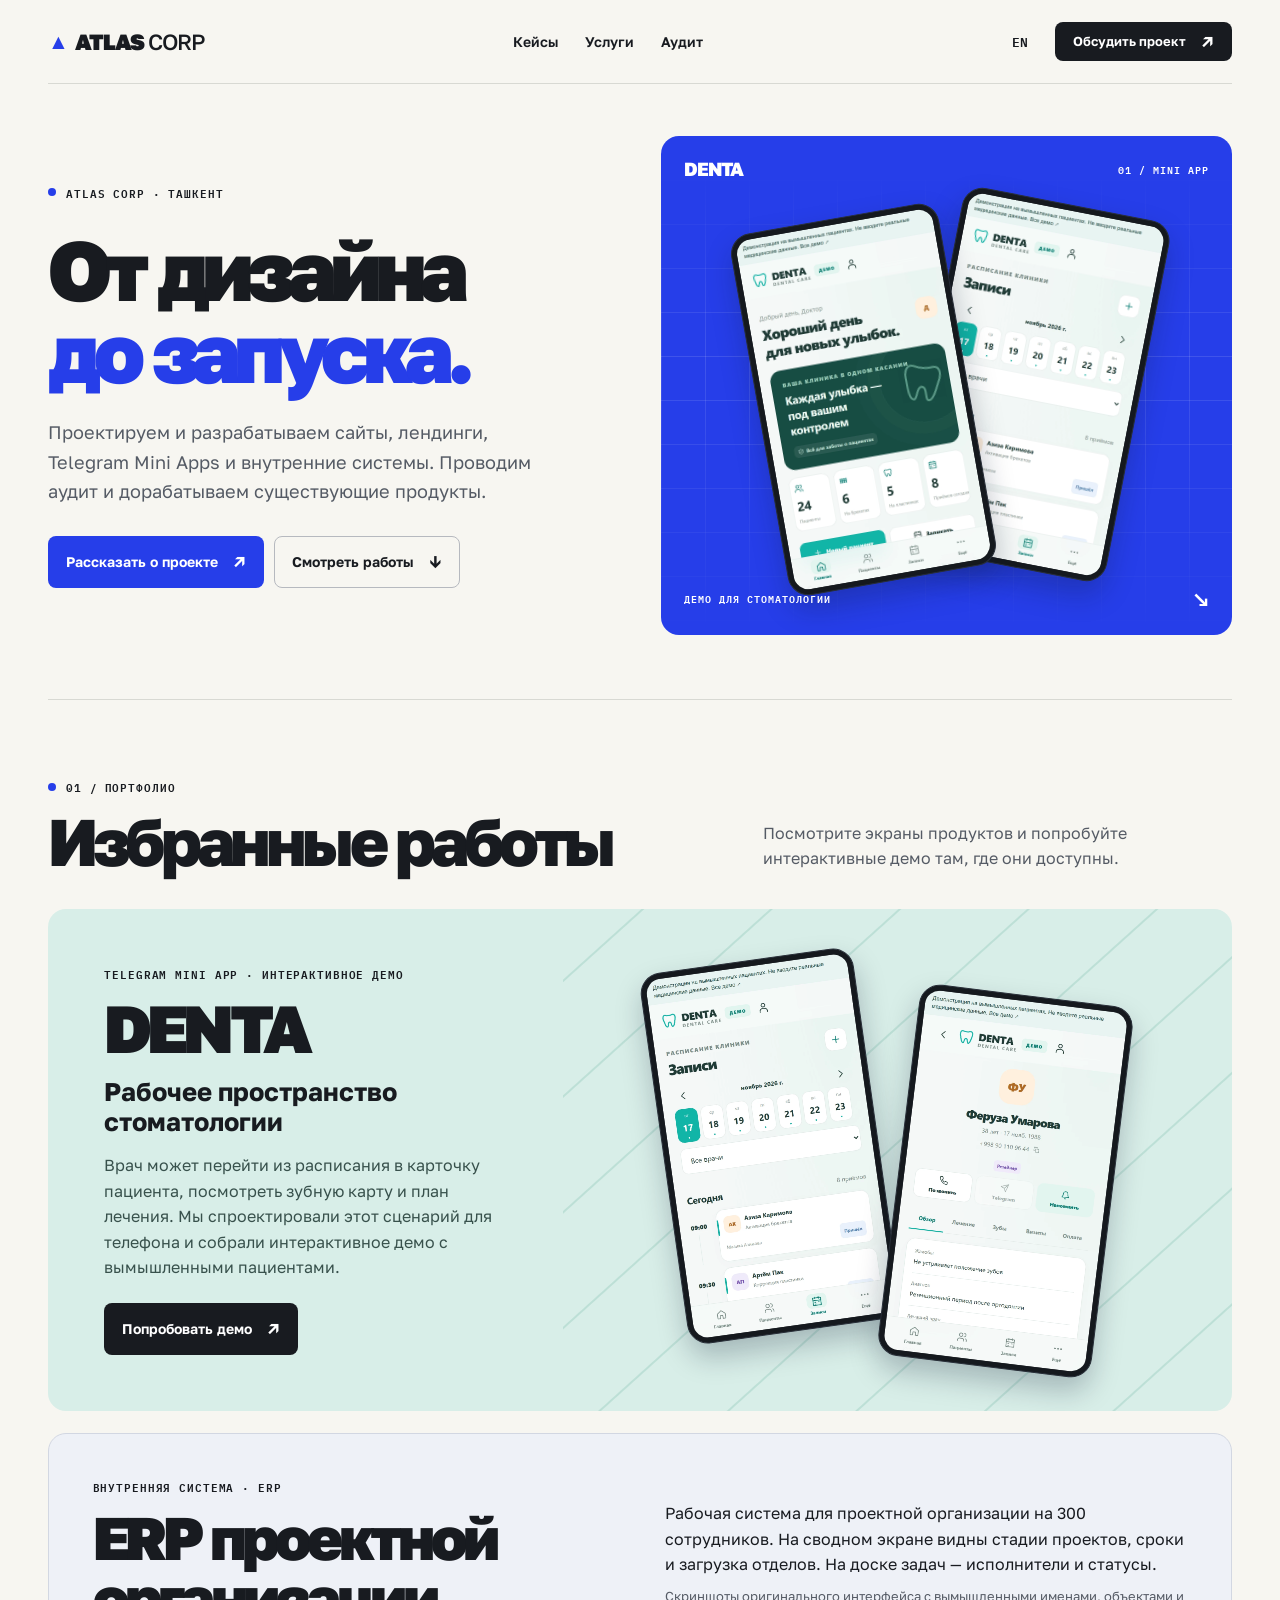
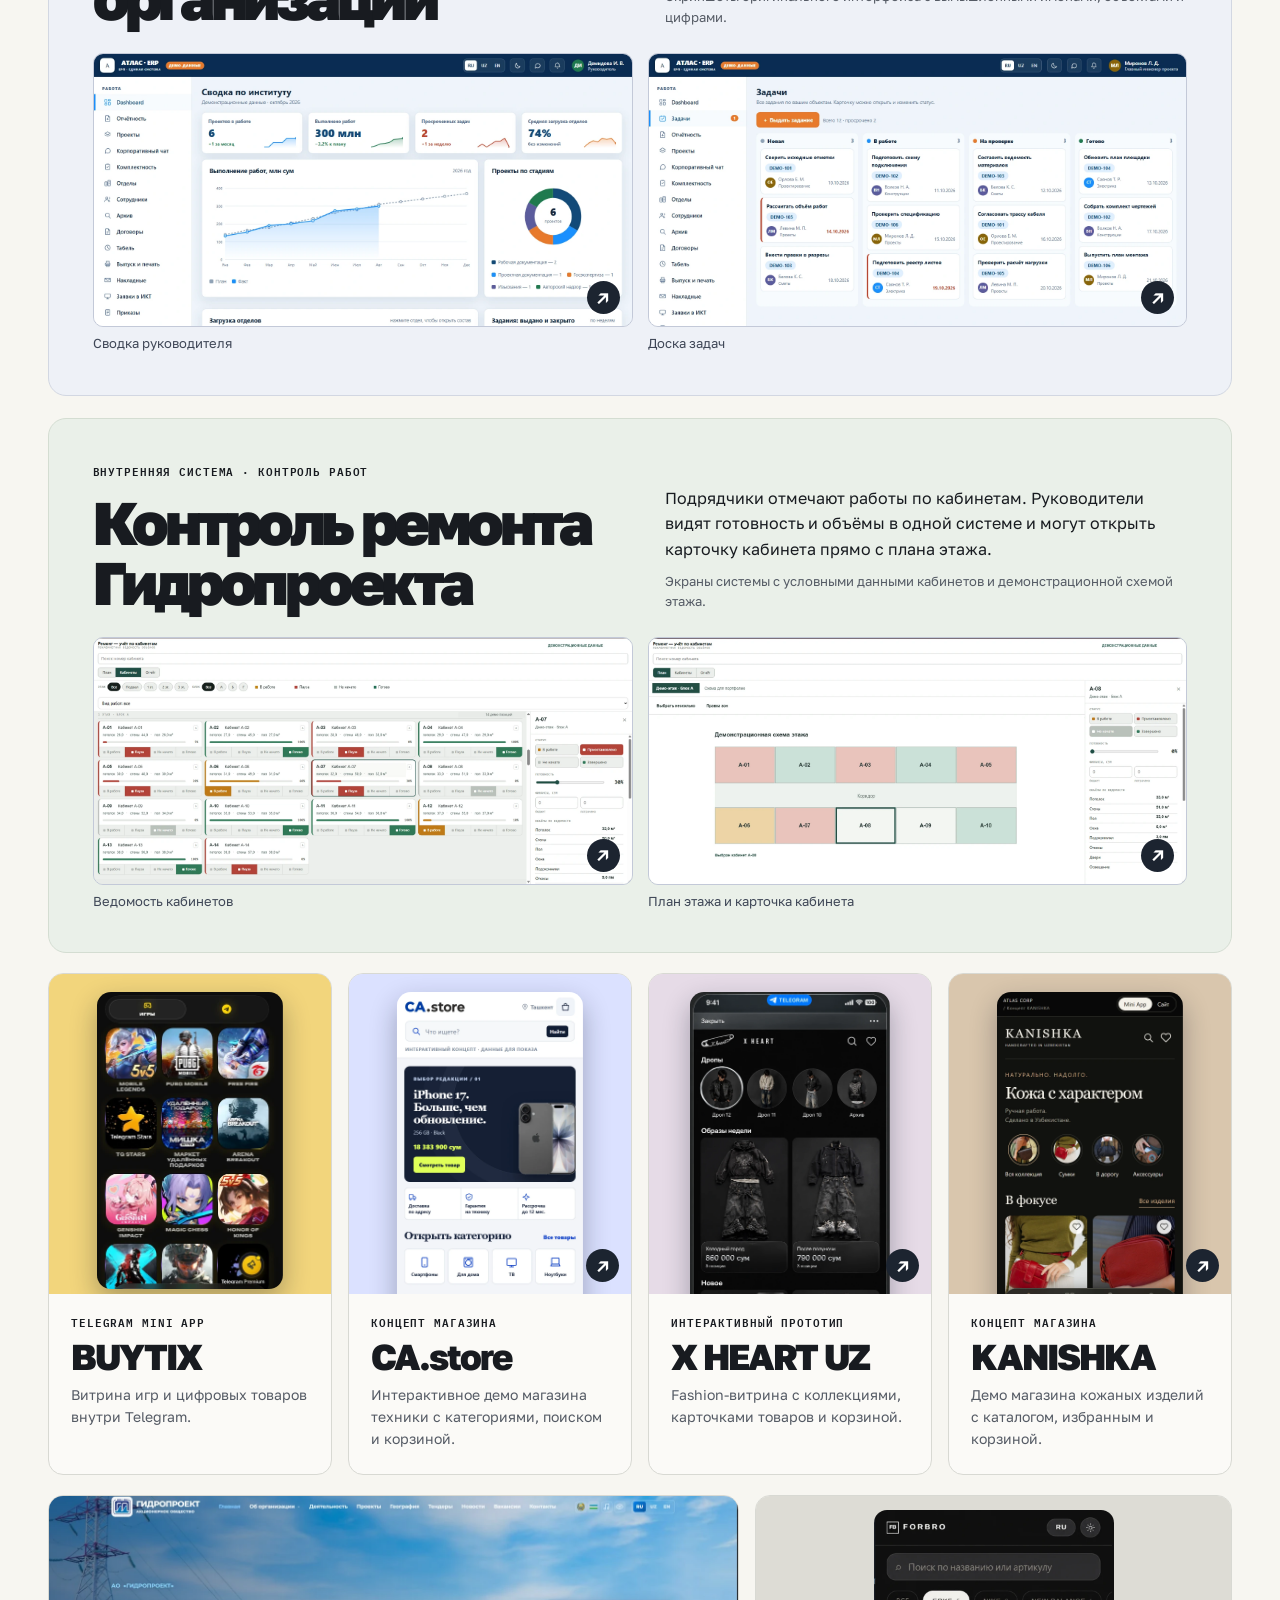
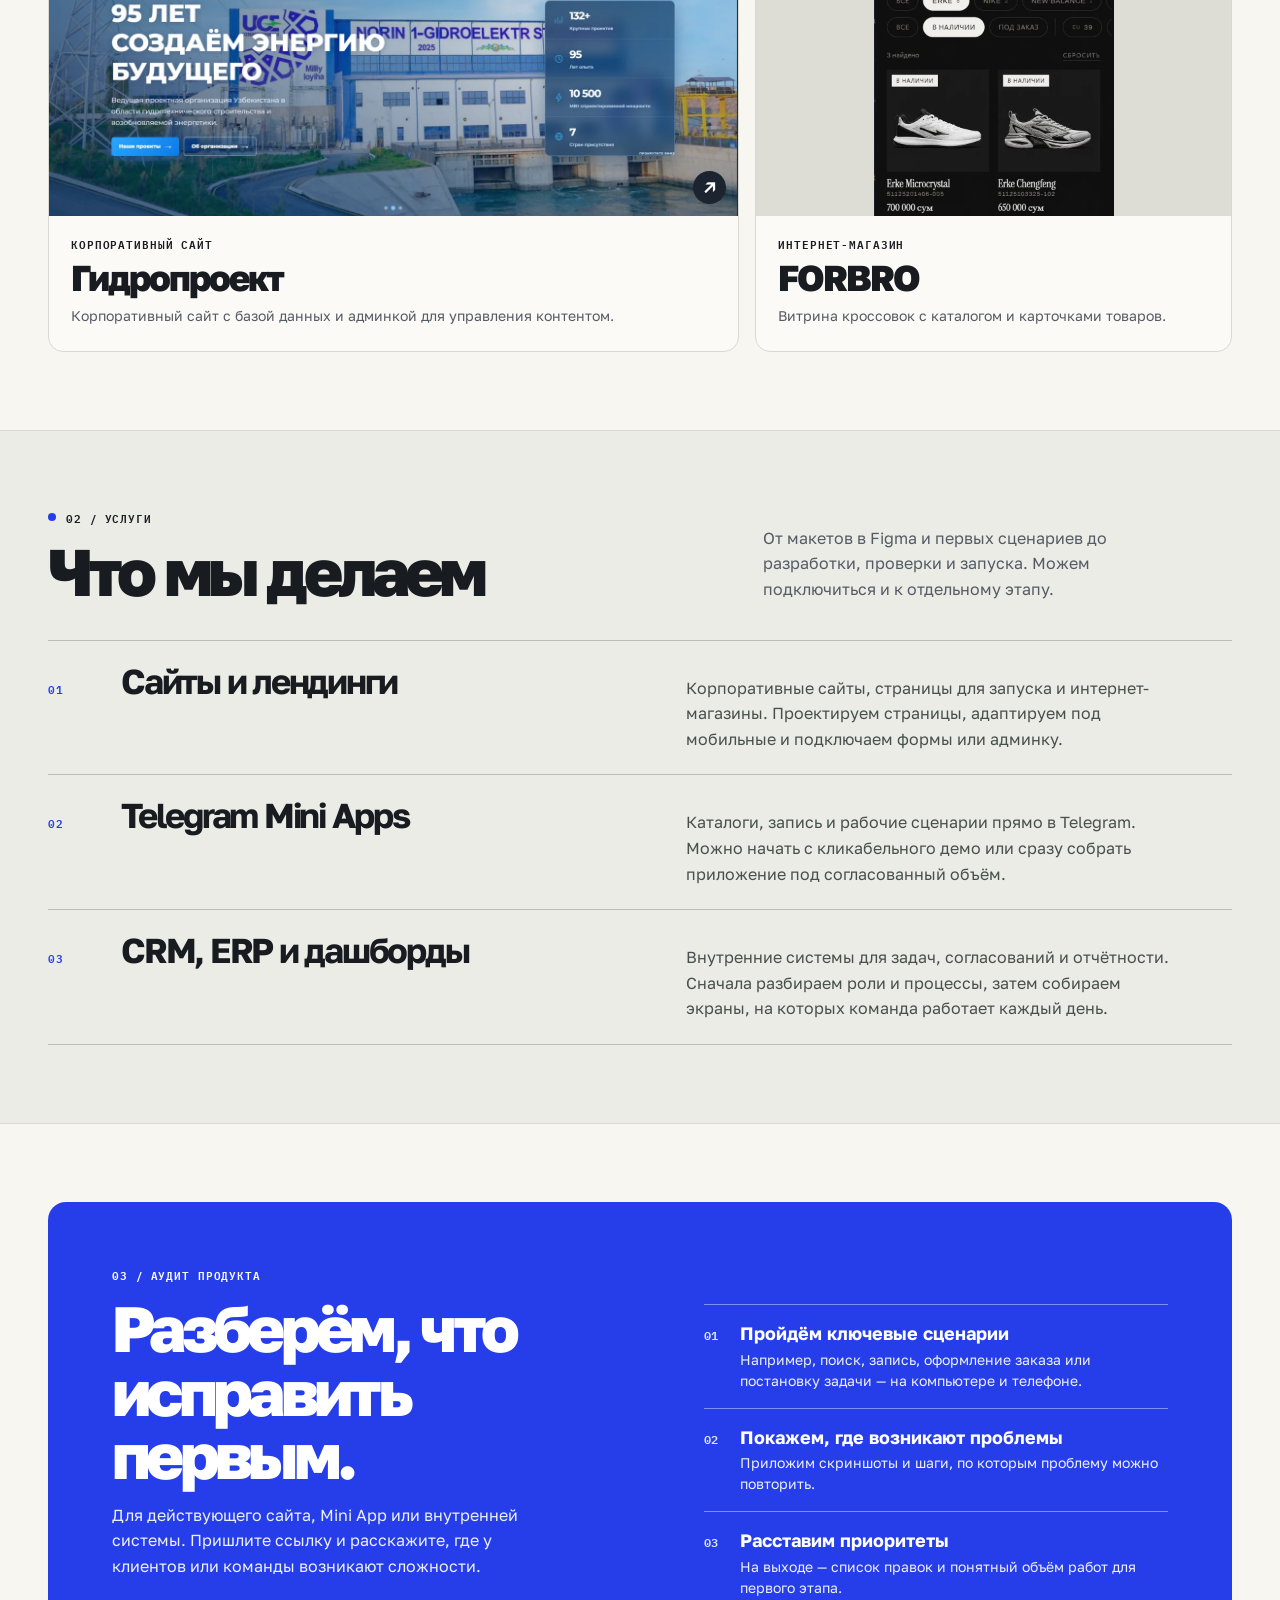
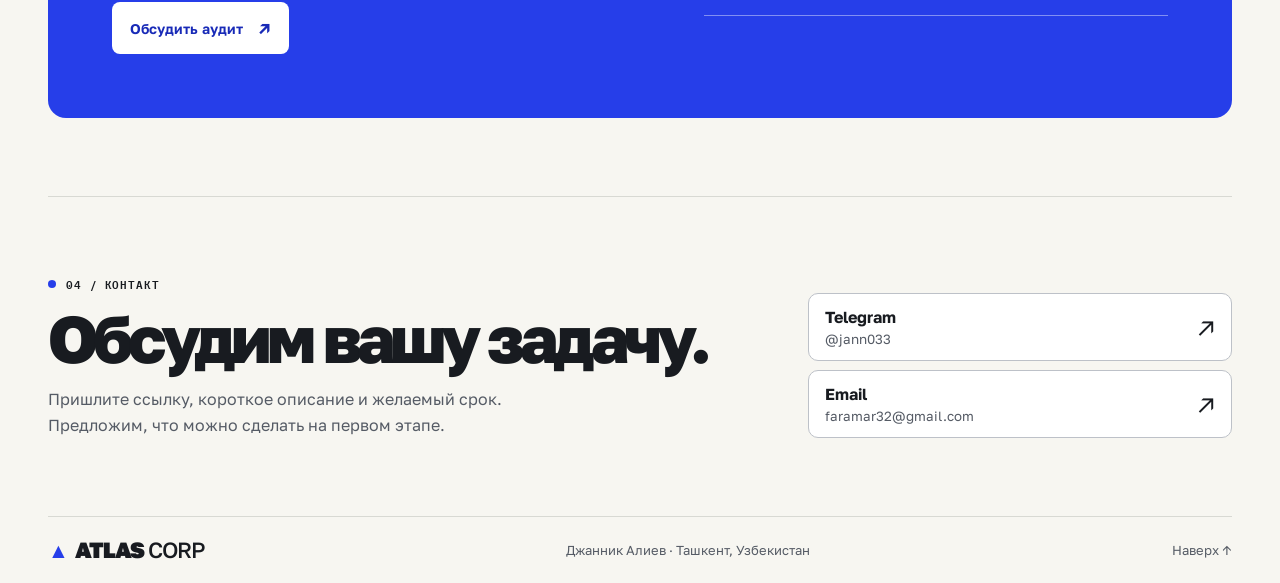
==== commit 2d7a37e6: "Add renovation case and generalize ERP title" ====
--- a/index.html
+++ b/index.html
@@ -72,7 +72,7 @@
         <div class="erp-intro">
           <div>
             <p class="eyebrow" data-en="INTERNAL SYSTEM · ERP">ВНУТРЕННЯЯ СИСТЕМА · ERP</p>
-            <h3 data-en="Hydroproject ERP">ERP Гидропроекта</h3>
+            <h3 data-en="ERP for an engineering organization">ERP проектной организации</h3>
           </div>
           <div>
             <p data-en="An internal system for an engineering organization with 300 employees. The overview brings together project stages, deadlines and department workloads. The task board shows who owns each assignment and where it stands.">Рабочая система для проектной организации на 300 сотрудников. На сводном экране видны стадии проектов, сроки и загрузка отделов. На доске задач — исполнители и статусы.</p>
@@ -85,8 +85,25 @@
         </div>
       </article>
 
+      <article class="erp-feature repair-feature" id="remont">
+        <div class="erp-intro">
+          <div>
+            <p class="eyebrow" data-en="INTERNAL SYSTEM · CONSTRUCTION TRACKING">ВНУТРЕННЯЯ СИСТЕМА · КОНТРОЛЬ РАБОТ</p>
+            <h3 data-en="Hydroproject renovation tracker">Контроль ремонта Гидропроекта</h3>
+          </div>
+          <div>
+            <p data-en="Contractors record work by room. Managers can see progress and quantities in one place and open a room directly from the floor plan.">Подрядчики отмечают работы по кабинетам. Руководители видят готовность и объёмы в одной системе и могут открыть карточку кабинета прямо с плана этажа.</p>
+            <p class="muted" data-en="Screens from the system with sample room data and an illustrative floor plan.">Экраны системы с условными данными кабинетов и демонстрационной схемой этажа.</p>
+          </div>
+        </div>
+        <div class="erp-gallery">
+          <figure><button type="button" class="preview desktop-shot" aria-label="Увеличить ведомость кабинетов" data-caption="Контроль ремонта · Ведомость кабинетов / Room register"><img src="assets/selected/repair-rooms.webp" width="1600" height="730" alt="Ведомость кабинетов со статусами и объёмами работ" loading="lazy"><span aria-hidden="true">↗</span></button><figcaption data-en="Room register">Ведомость кабинетов</figcaption></figure>
+          <figure><button type="button" class="preview desktop-shot" aria-label="Увеличить демонстрационный план этажа" data-caption="Контроль ремонта · Демонстрационная схема / Sample floor plan"><img src="assets/selected/repair-plan.webp" width="1600" height="730" alt="Демонстрационная схема этажа с карточкой выбранного кабинета" loading="lazy"><span aria-hidden="true">↗</span></button><figcaption data-en="Floor plan and room details">План этажа и карточка кабинета</figcaption></figure>
+        </div>
+      </article>
+
       <div class="mini-grid" aria-label="Mini Apps">
-        <article class="mini-card">
+        <article class="mini-card" id="buytix">
           <div class="mini-art art-buytix"><img src="assets/selected/buytix.webp" alt="Каталог игр BUYTIX" loading="lazy"></div>
           <div class="mini-copy"><p class="eyebrow">TELEGRAM MINI APP</p><h3>BUYTIX</h3><p data-en="A digital goods and games storefront in Telegram.">Витрина игр и цифровых товаров внутри Telegram.</p></div>
         </article>
--- a/atlas.css
+++ b/atlas.css
@@ -89,6 +89,7 @@
 .denta-right { top: 17%; left: 50%; transform: rotate(7deg); }
 .denta-visual .phone:hover { z-index: 1; }
 .erp-feature { border: 1px solid #d2d7e2; background: #eef1f7; border-radius: 18px; margin-top: 22px; padding: clamp(20px, 3.4vw, 50px); }
+.repair-feature { background: #eaf0e9; border-color: #d4ddd2; }
 .erp-intro { display: grid; grid-template-columns: 1fr .95fr; gap: 22px; align-items: end; margin-bottom: 25px; }
 .erp-intro h3 { font-size: clamp(35px, 4.7vw, 64px); margin-bottom: 0; }
 .muted { color: var(--muted); font-size: 13px; margin-top: 8px; }
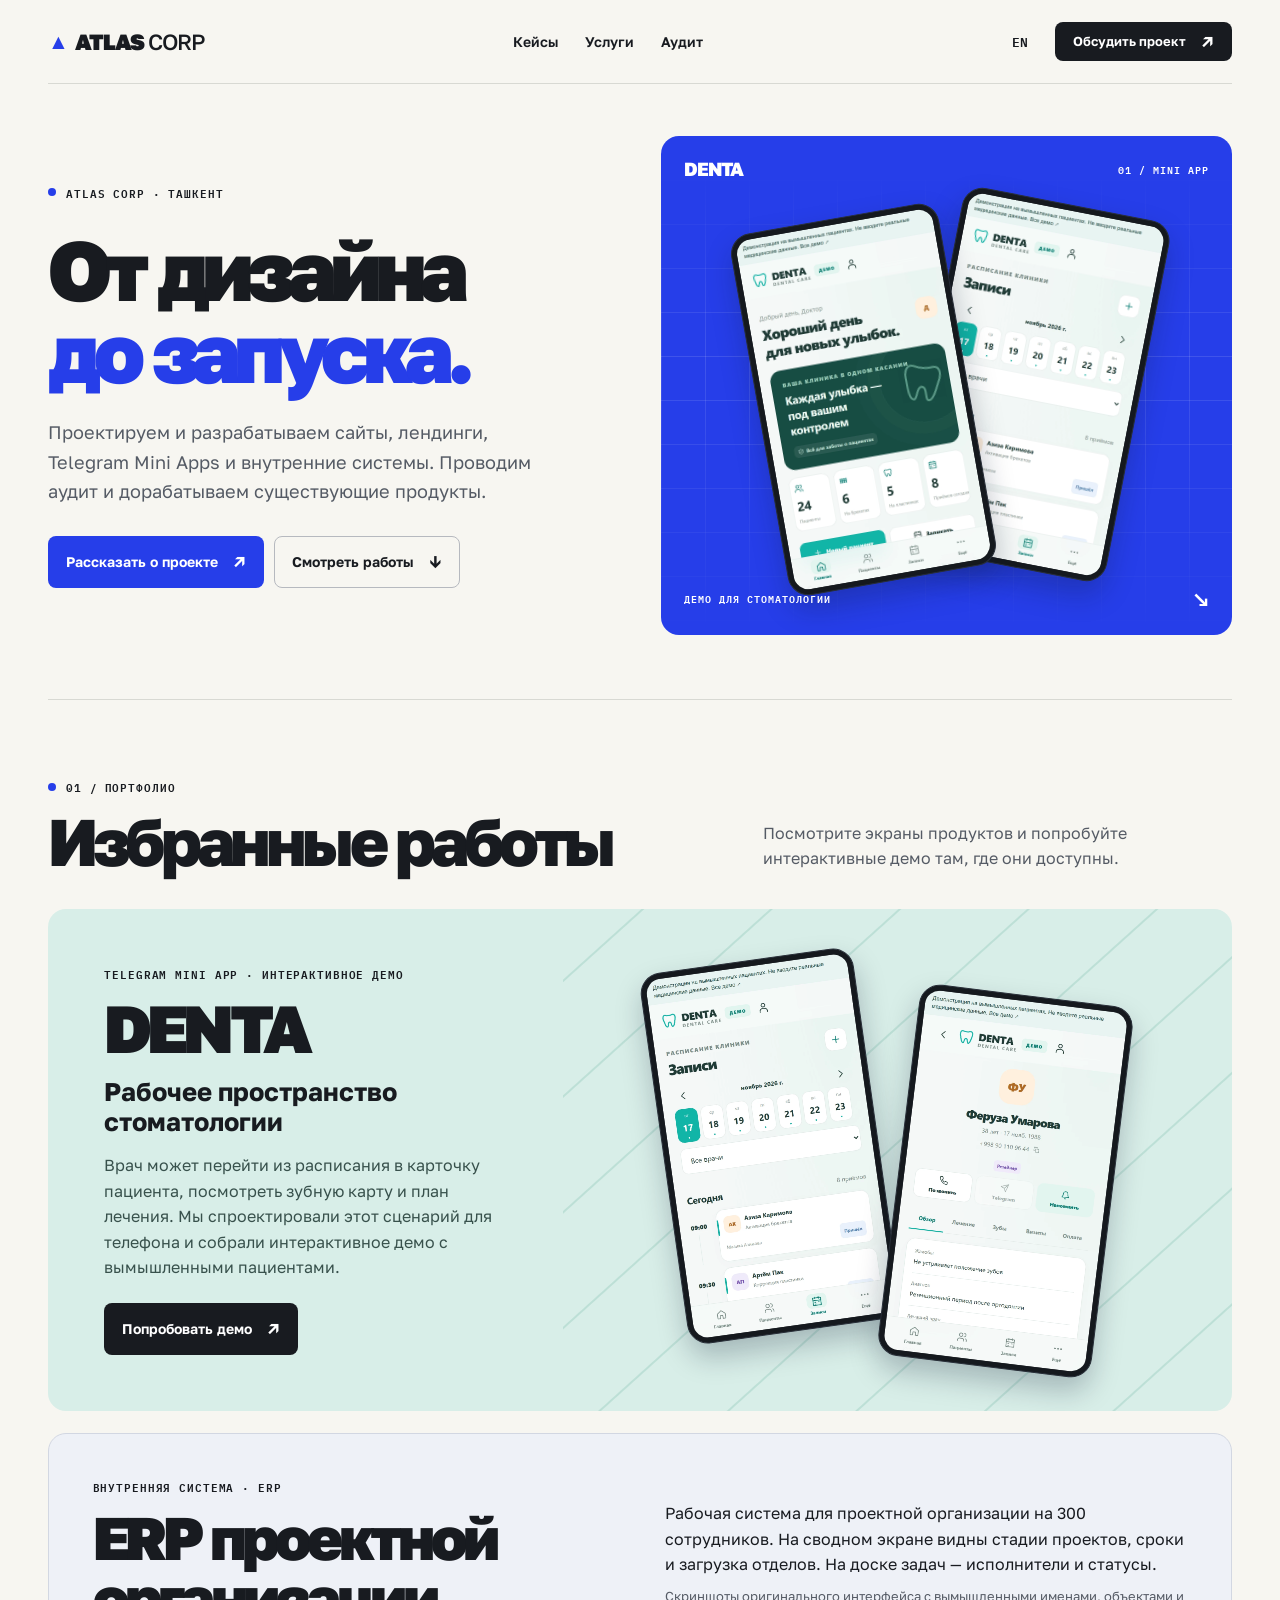
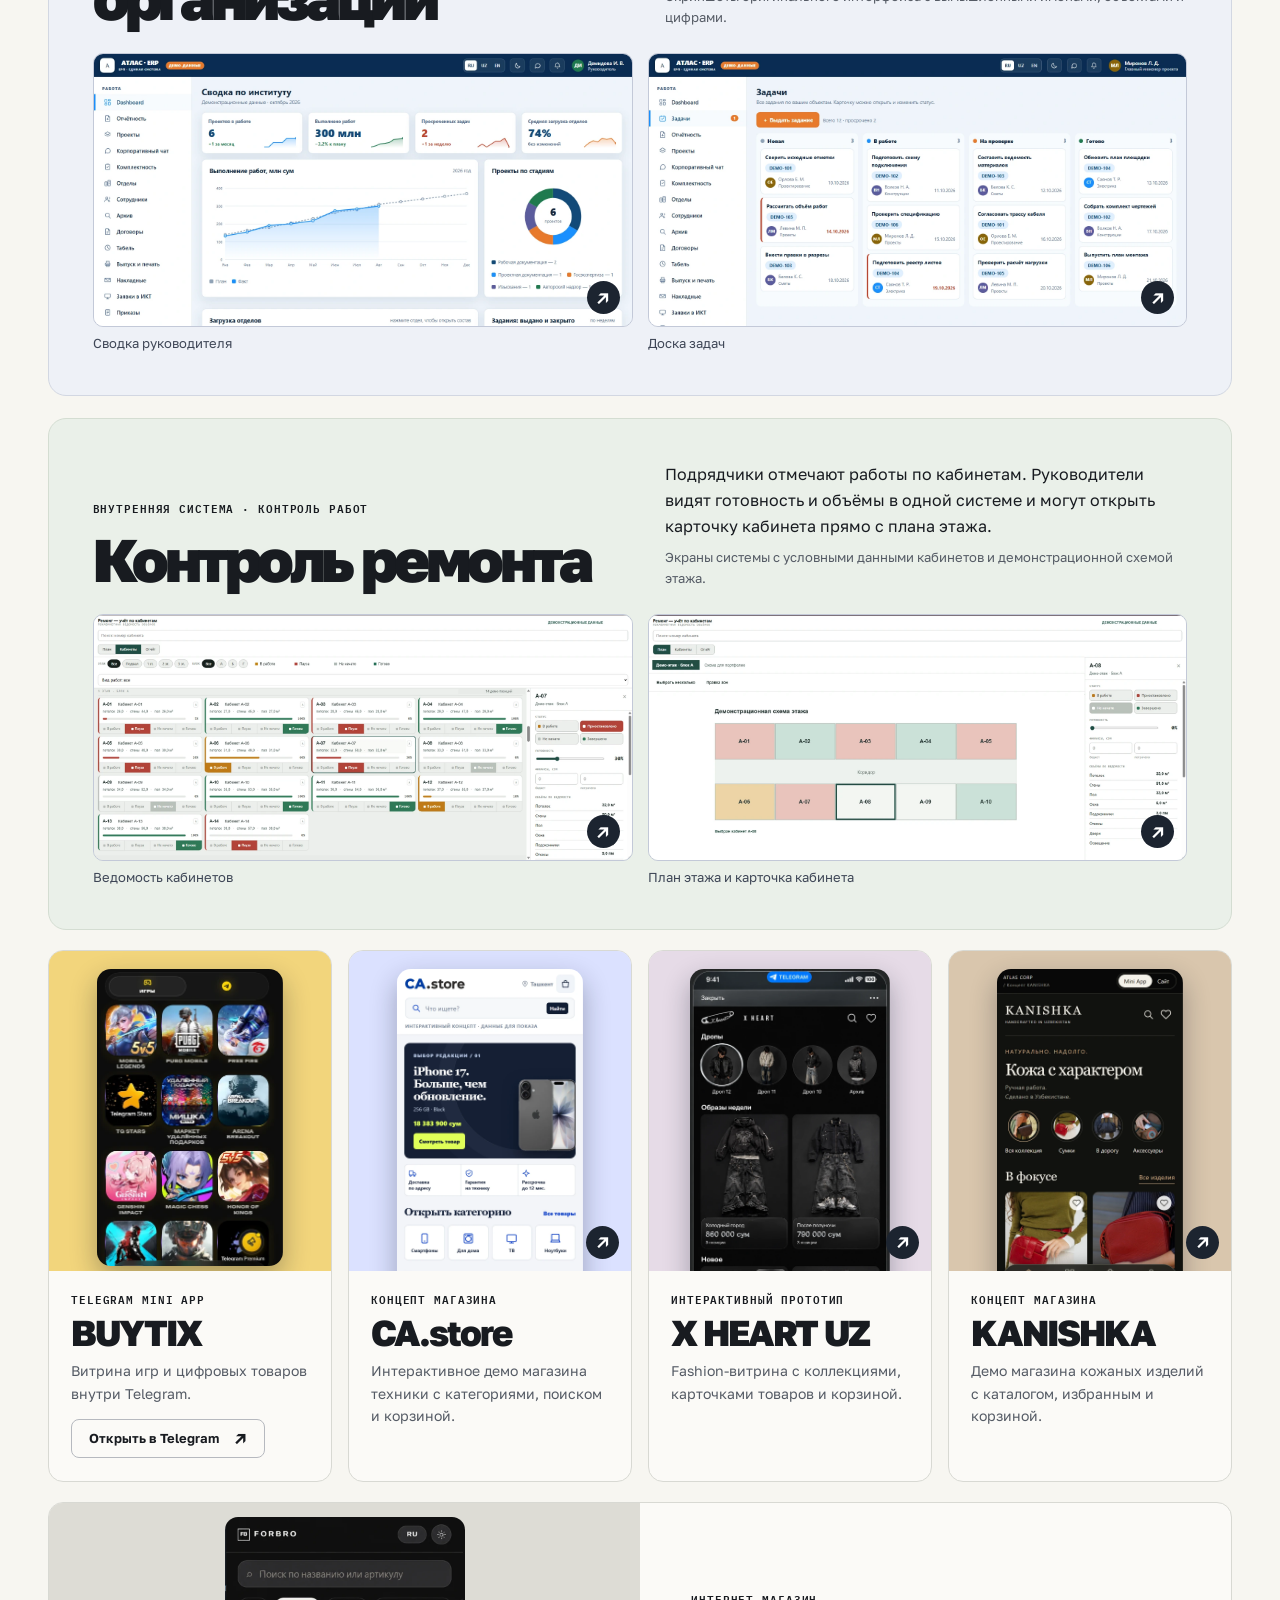
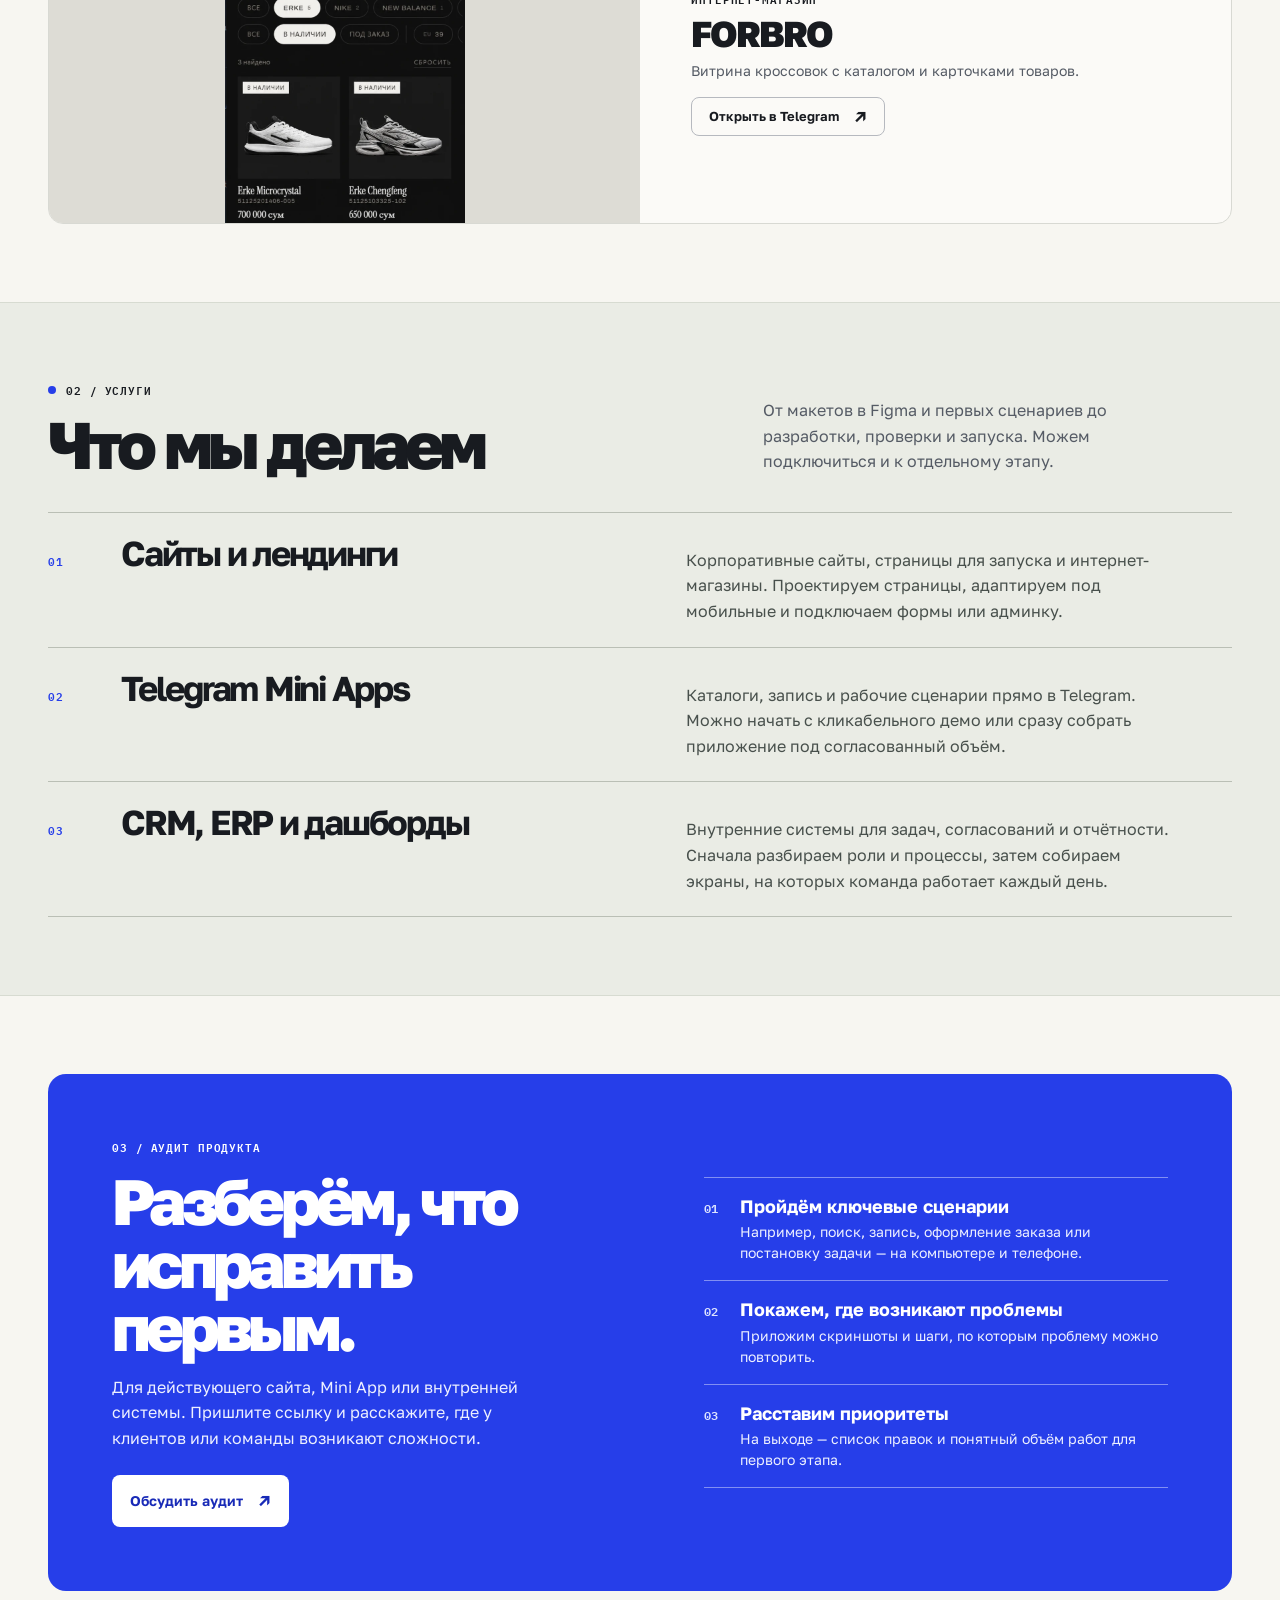
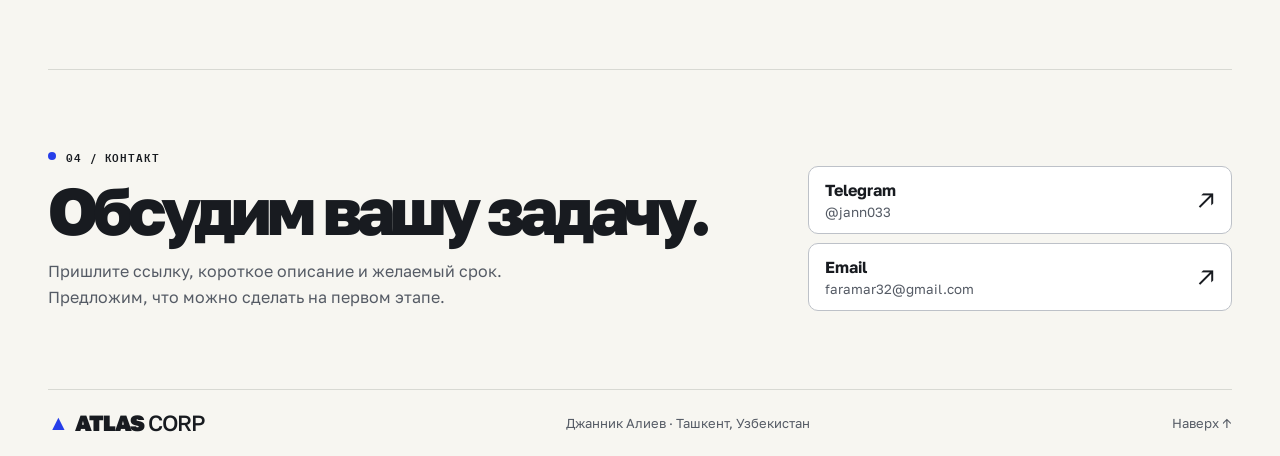
==== commit 4c87cf7a: "Link Telegram storefronts and remove client attribution" ====
--- a/index.html
+++ b/index.html
@@ -89,7 +89,7 @@
         <div class="erp-intro">
           <div>
             <p class="eyebrow" data-en="INTERNAL SYSTEM · CONSTRUCTION TRACKING">ВНУТРЕННЯЯ СИСТЕМА · КОНТРОЛЬ РАБОТ</p>
-            <h3 data-en="Hydroproject renovation tracker">Контроль ремонта Гидропроекта</h3>
+            <h3 data-en="Renovation tracker">Контроль ремонта</h3>
           </div>
           <div>
             <p data-en="Contractors record work by room. Managers can see progress and quantities in one place and open a room directly from the floor plan.">Подрядчики отмечают работы по кабинетам. Руководители видят готовность и объёмы в одной системе и могут открыть карточку кабинета прямо с плана этажа.</p>
@@ -105,7 +105,12 @@
       <div class="mini-grid" aria-label="Mini Apps">
         <article class="mini-card" id="buytix">
           <div class="mini-art art-buytix"><img src="assets/selected/buytix.webp" alt="Каталог игр BUYTIX" loading="lazy"></div>
-          <div class="mini-copy"><p class="eyebrow">TELEGRAM MINI APP</p><h3>BUYTIX</h3><p data-en="A digital goods and games storefront in Telegram.">Витрина игр и цифровых товаров внутри Telegram.</p></div>
+          <div class="mini-copy">
+            <p class="eyebrow">TELEGRAM MINI APP</p>
+            <h3>BUYTIX</h3>
+            <p data-en="A digital goods and games storefront in Telegram.">Витрина игр и цифровых товаров внутри Telegram.</p>
+            <a class="button small outline bot-link" href="https://t.me/buytixbot" target="_blank" rel="noopener"><span data-en="Open in Telegram">Открыть в Telegram</span><span aria-hidden="true">↗</span></a>
+          </div>
         </article>
         <article class="mini-card">
           <a class="mini-art art-ca" href="demos/ca-store/" target="_blank" rel="noopener" aria-label="CA.store demo"><img src="assets/selected/ca-store.webp" width="808" height="1440" alt="Главная страница каталога CA.store" loading="lazy"><span class="art-arrow" aria-hidden="true">↗</span></a>
@@ -121,16 +126,15 @@
         </article>
       </div>
 
-      <div class="web-grid">
-        <article class="web-case">
-          <a href="https://www.gidroproekt.uz/" target="_blank" rel="noopener" class="site-art"><img src="assets/selected/gidro-site.webp" alt="Главная страница сайта Гидропроекта" loading="lazy"><span class="art-arrow" aria-hidden="true">↗</span></a>
-          <div class="mini-copy"><p class="eyebrow" data-en="CORPORATE WEBSITE">КОРПОРАТИВНЫЙ САЙТ</p><h3 data-en="Hydroproject">Гидропроект</h3><p data-en="A corporate website with a database and an admin panel for managing content.">Корпоративный сайт с базой данных и админкой для управления контентом.</p></div>
+        <article class="web-case" id="forbro">
+          <div class="site-art art-forbro"><img src="assets/selected/forbro.webp" alt="Каталог кроссовок FORBRO" loading="lazy"></div>
+          <div class="mini-copy">
+            <p class="eyebrow" data-en="ONLINE STORE">ИНТЕРНЕТ-МАГАЗИН</p>
+            <h3>FORBRO</h3>
+            <p data-en="A sneaker storefront with a catalog and product pages.">Витрина кроссовок с каталогом и карточками товаров.</p>
+            <a class="button small outline bot-link" href="https://t.me/FBshoesbot" target="_blank" rel="noopener"><span data-en="Open in Telegram">Открыть в Telegram</span><span aria-hidden="true">↗</span></a>
+          </div>
         </article>
-        <article class="web-case">
-          <div class="site-art art-forbro"><img src="assets/selected/forbro.webp" alt="Каталог кроссовок FORBRO" loading="lazy"></div>
-          <div class="mini-copy"><p class="eyebrow" data-en="ONLINE STORE">ИНТЕРНЕТ-МАГАЗИН</p><h3>FORBRO</h3><p data-en="A sneaker storefront with a catalog and product pages.">Витрина кроссовок с каталогом и карточками товаров.</p></div>
-        </article>
-      </div>
     </section>
 
     <section id="services" class="services">
--- a/atlas.css
+++ b/atlas.css
@@ -99,10 +99,10 @@
 .desktop-shot span, .art-arrow { display: grid; place-items: center; width: 33px; height: 33px; position: absolute; right: 12px; bottom: 12px; font: 600 18px var(--sans); color: white; background: #1c2430; border-radius: 50%; }
 figcaption { color: #3e4656; font-size: 13px; margin-top: 8px; }
 
-.mini-grid, .web-grid { display: grid; gap: 16px; margin-top: 20px; }
-.mini-grid { grid-template-columns: repeat(4, minmax(0, 1fr)); }
-.web-grid { grid-template-columns: 1.45fr 1fr; }
+.mini-grid { display: grid; gap: 16px; margin-top: 20px; grid-template-columns: repeat(4, minmax(0, 1fr)); }
 .mini-card, .web-case { background: #fbfaf7; border: 1px solid var(--line); border-radius: 15px; overflow: hidden; }
+.web-case { display: grid; align-items: center; grid-template-columns: 1fr 1fr; margin-top: 20px; }
+.web-case .mini-copy { padding: clamp(19px, 4vw, 56px); }
 .mini-art, .site-art { display: block; position: relative; height: clamp(225px, 25vw, 350px); overflow: hidden; }
 .mini-art img { position: absolute; width: 66%; max-width: 217px; top: 18px; left: 50%; transform: translateX(-50%); border-radius: 14px; box-shadow: 0 11px 27px #11172550; transition: transform .25s; }
 .mini-art:hover img { transform: translate(-50%, -4px); }
@@ -114,6 +114,7 @@
 .mini-copy { padding: 19px 22px 23px; }
 .mini-copy h3 { font-size: clamp(23px, 3vw, 36px); font-weight: 800; letter-spacing: -.057em; line-height: 1.08; margin: 7px 0; }
 .mini-copy p:not(.eyebrow) { font-size: 14px; color: var(--muted); }
+.bot-link { margin-top: 14px; }
 .site-art { background: #d0e5ed; }
 .site-art > img { width: 100%; height: 100%; object-fit: cover; object-position: center; }
 .art-forbro { background: #dddcd5; }
@@ -187,7 +188,7 @@
   .erp-intro { gap: 12px; margin-bottom: 16px; }
   .erp-gallery { grid-template-columns: 1fr; gap: 13px; }
   .mini-grid { grid-template-columns: repeat(2, minmax(0, 1fr)); gap: 10px; }
-  .web-grid { grid-template-columns: 1fr; gap: 10px; }
+  .web-case { grid-template-columns: 1fr; }
   .mini-art { height: clamp(155px, 42vw, 260px); }
   .mini-art img { width: 67%; border-radius: 9px; }
   .art-x img { width: 72%; }
